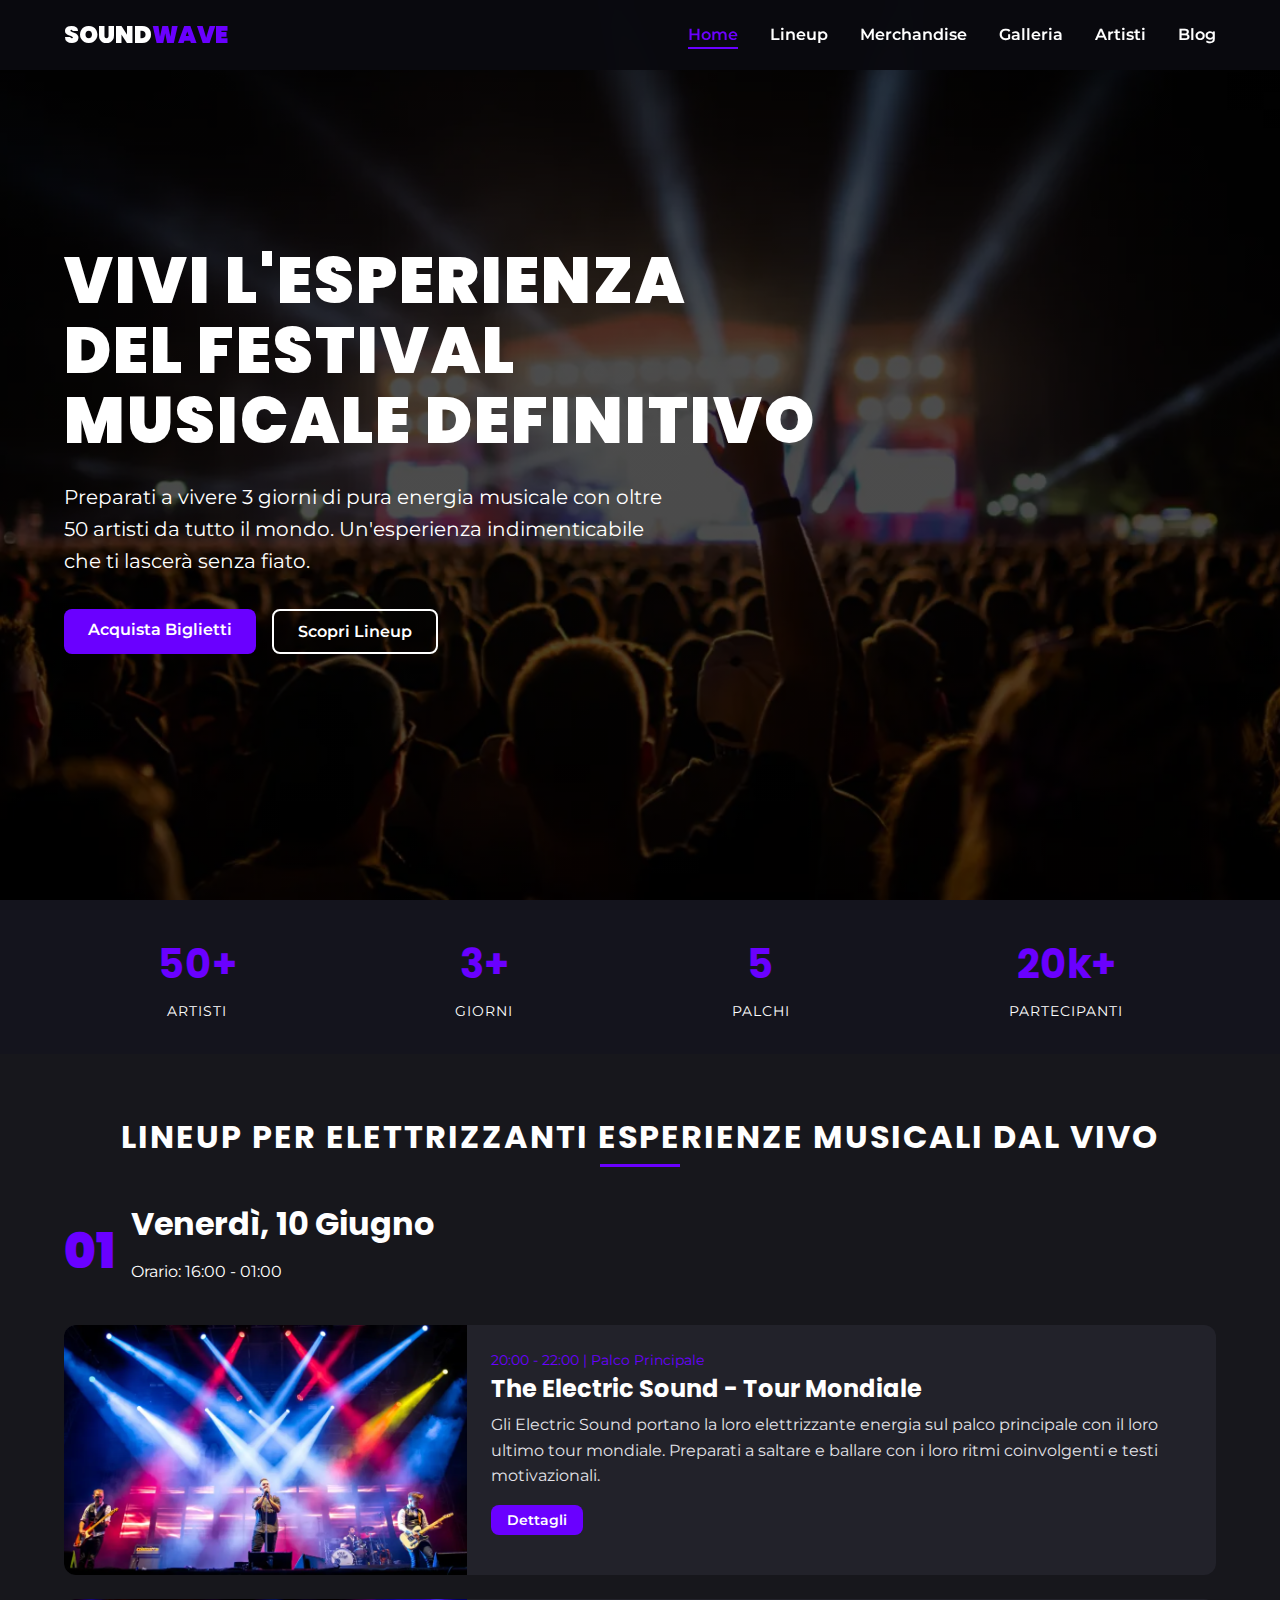
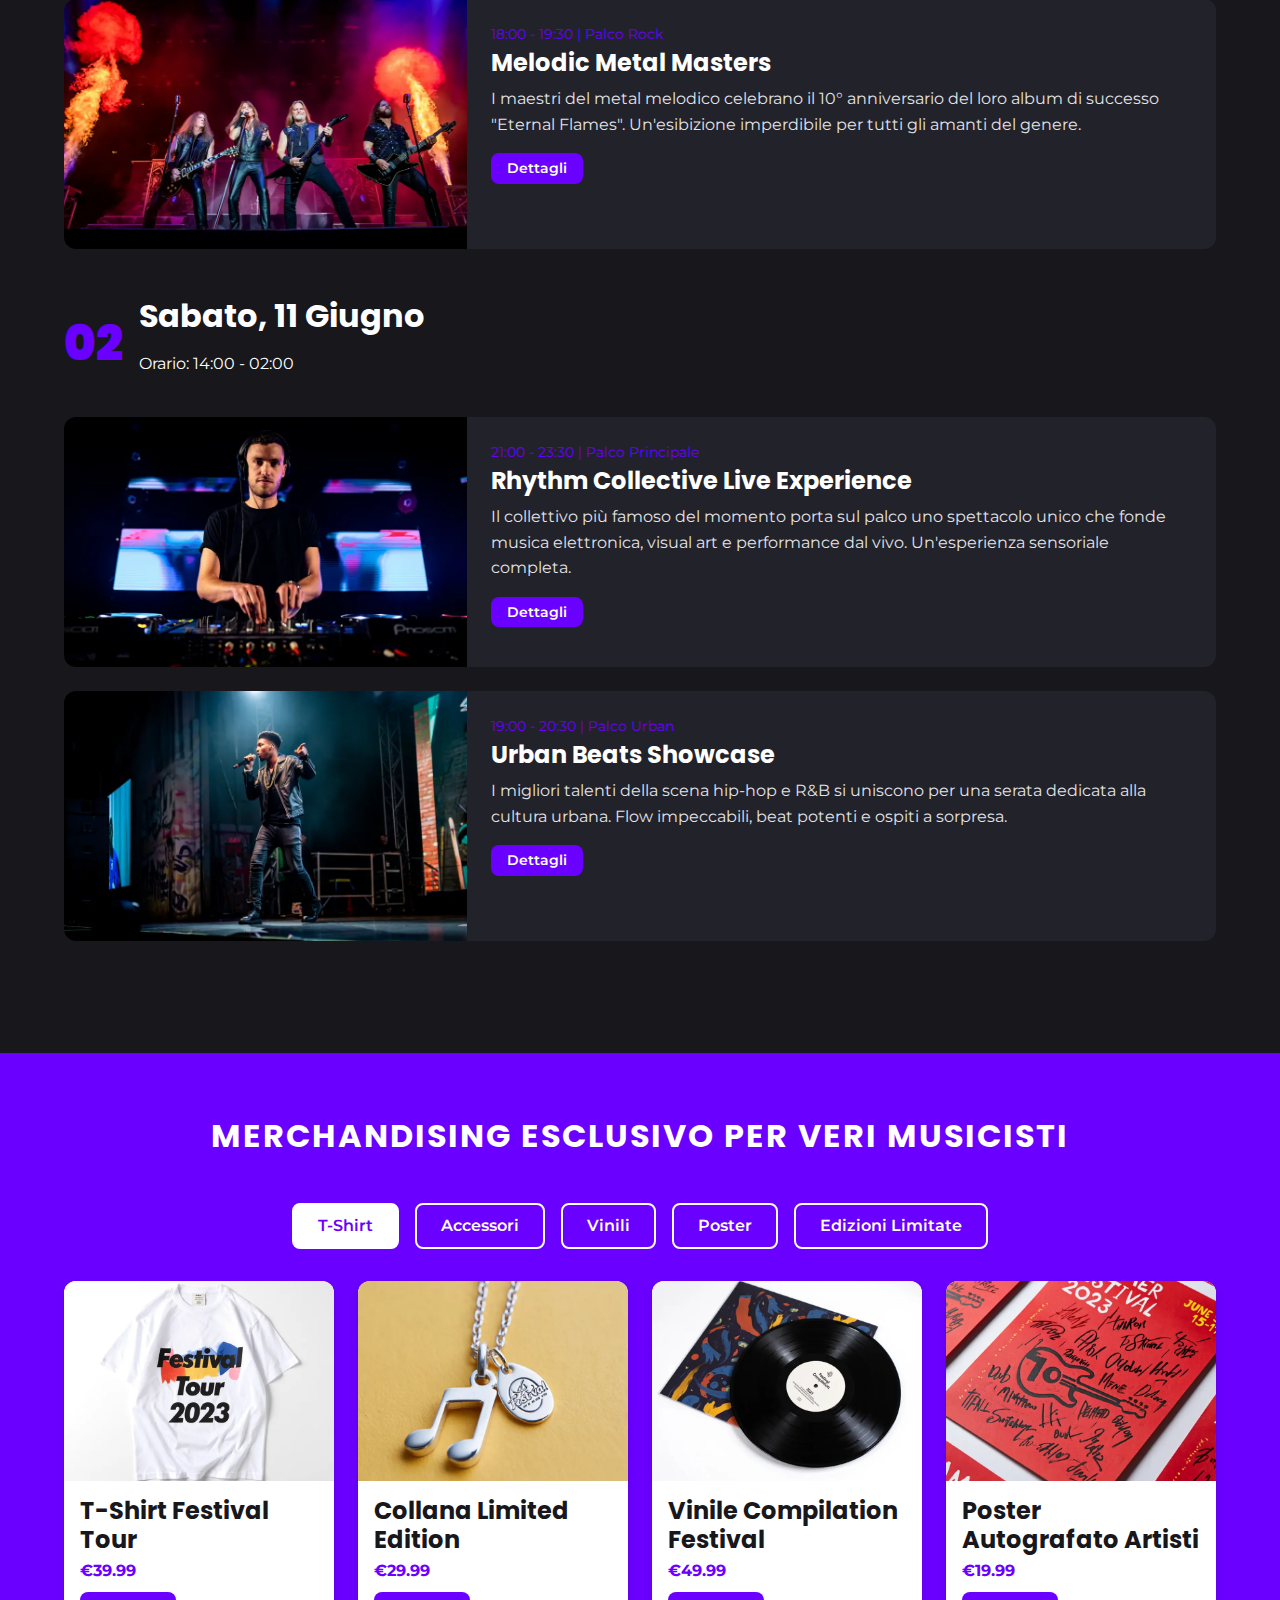
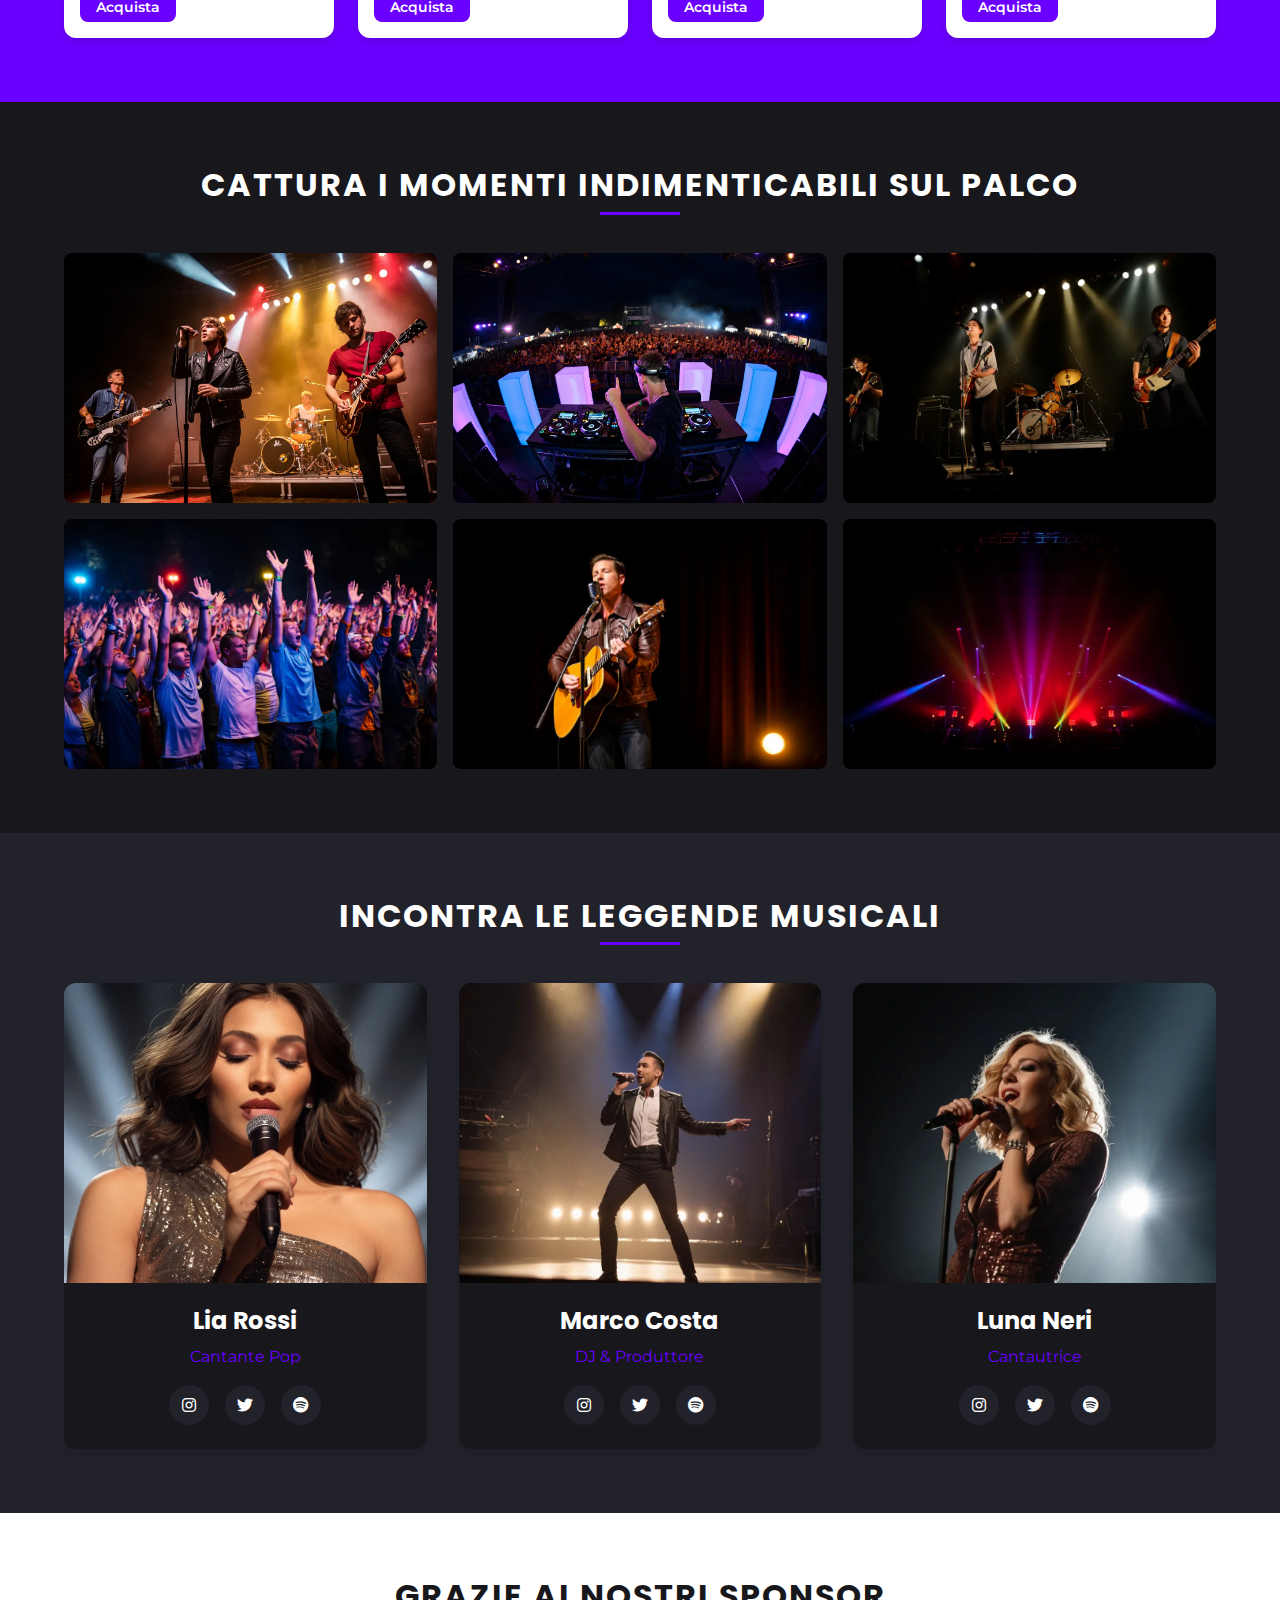
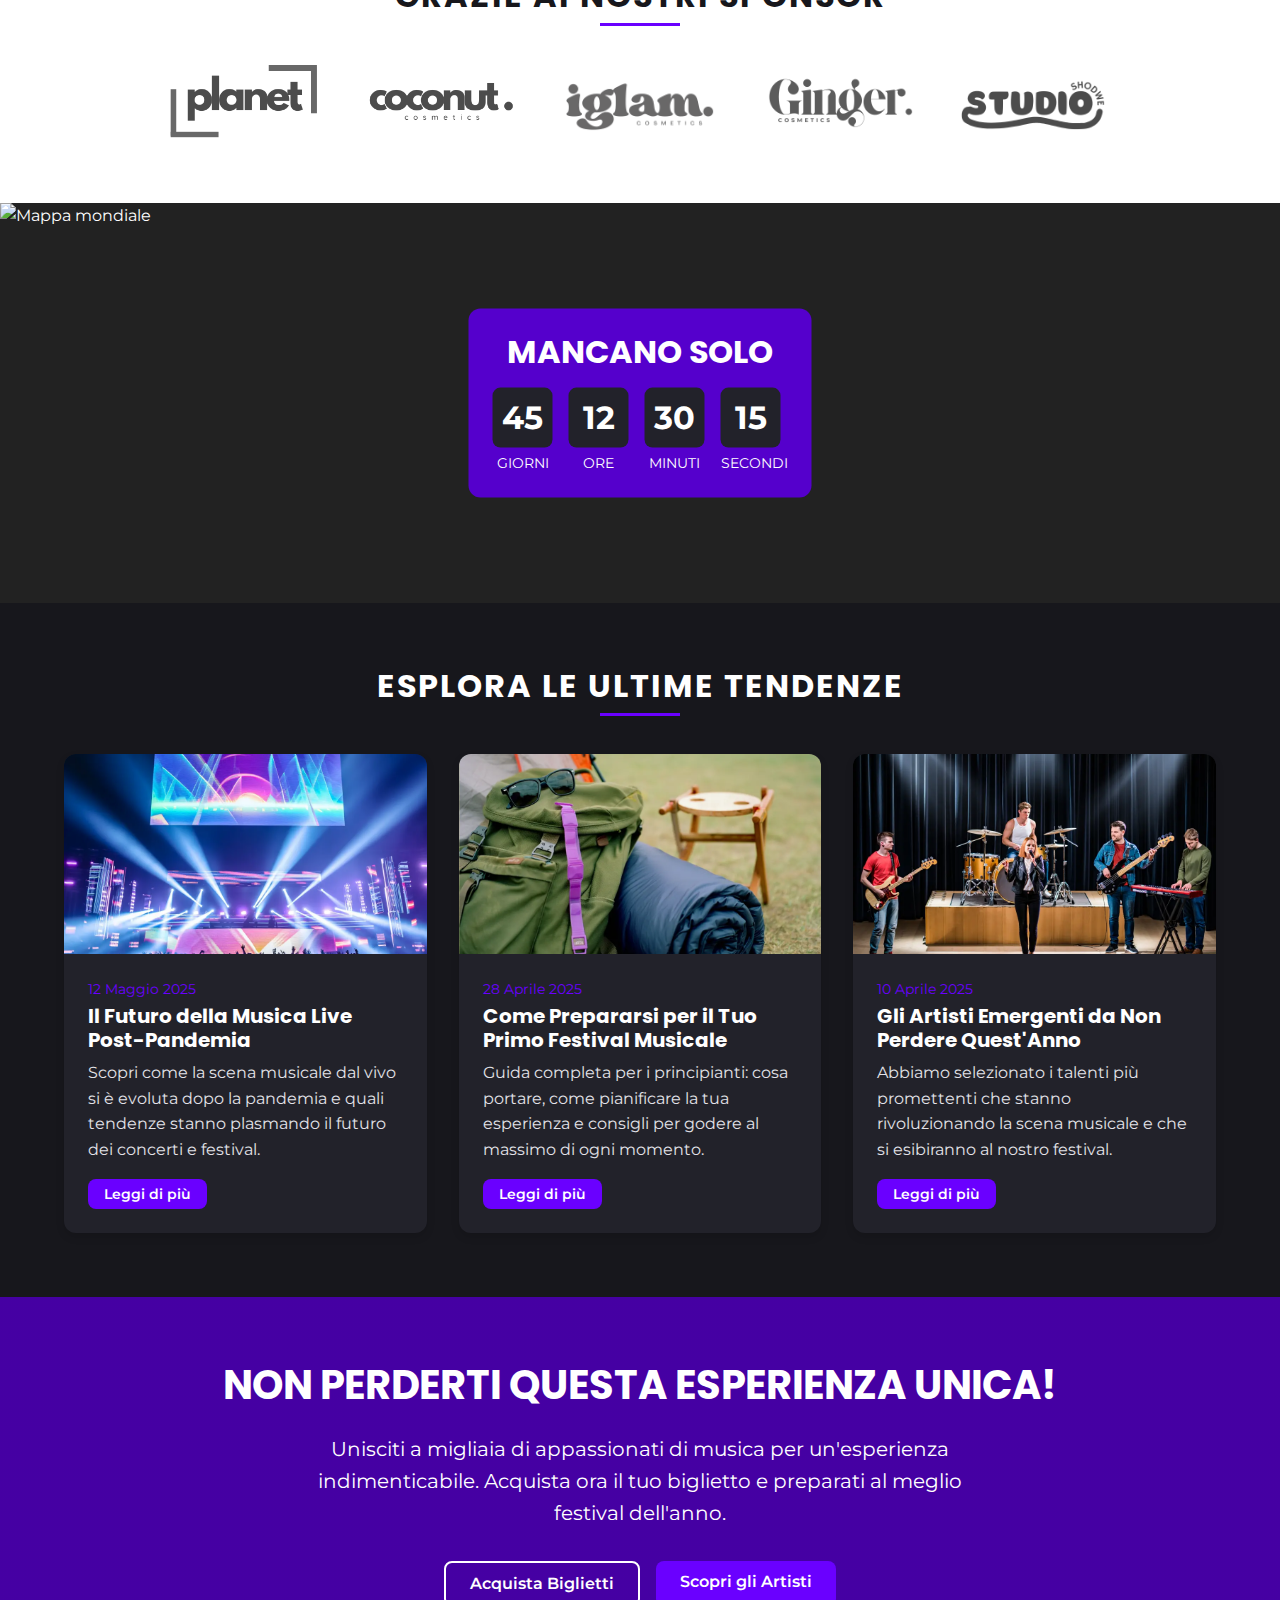
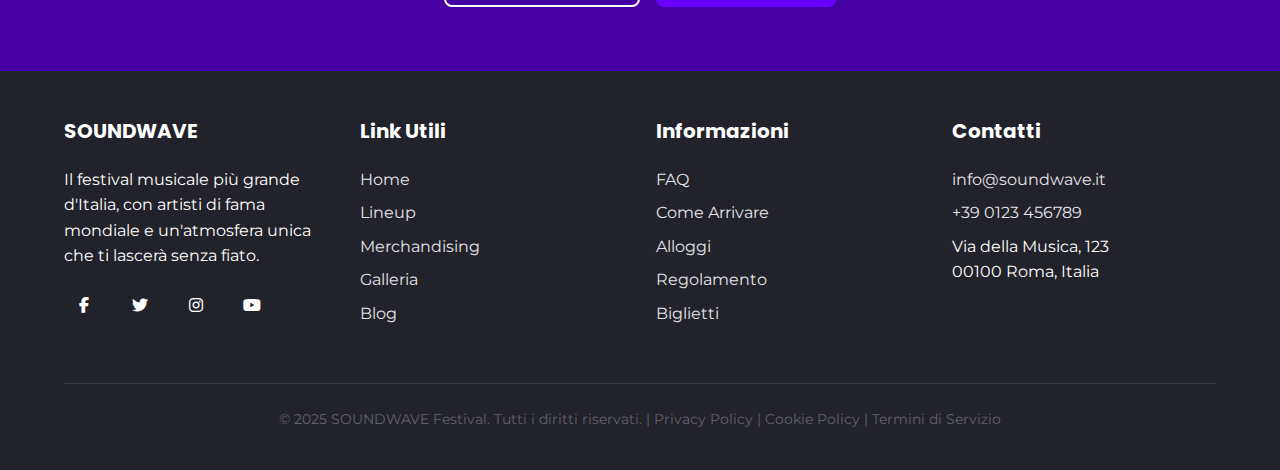
==== sito001/index.html @ e09687e4 "aggiunto sito 1 temporaneo" ====
<!DOCTYPE html>
<html lang="it">
<head>
    <meta charset="UTF-8">
    <meta name="viewport" content="width=device-width, initial-scale=1.0">
    <title>SOUNDWAVE - Il Festival Musicale Definitivo</title>
    <link rel="stylesheet" href="style.css">
    <link rel="stylesheet" href="https://cdnjs.cloudflare.com/ajax/libs/font-awesome/6.4.0/css/all.min.css">
    <link href="https://fonts.googleapis.com/css2?family=Montserrat:wght@300;400;500;600;700;900&family=Poppins:wght@300;400;500;600;700;900&display=swap" rel="stylesheet">
</head>
<body>
    <!-- Header -->
    <header class="site-header">
        <div class="container header-container">
            <div class="logo">SOUND<span>WAVE</span></div>
            <nav>
                <ul class="nav-menu">
                    <li><a href="#" class="nav-link active">Home</a></li>
                    <li><a href="#lineup" class="nav-link">Lineup</a></li>
                    <li><a href="#merchandise" class="nav-link">Merchandise</a></li>
                    <li><a href="#gallery" class="nav-link">Galleria</a></li>
                    <li><a href="#artists" class="nav-link">Artisti</a></li>
                    <li><a href="#blog" class="nav-link">Blog</a></li>
                </ul>
                <button class="mobile-menu-toggle">
                    <i class="fas fa-bars"></i>
                </button>
            </nav>
        </div>
    </header>

    <!-- Mobile Menu -->
    <div class="mobile-menu">
        <button class="mobile-menu-close">
            <i class="fas fa-times"></i>
        </button>
        <nav class="mobile-nav">
            <ul>
                <li class="mobile-nav-item"><a href="#" class="mobile-nav-link">Home</a></li>
                <li class="mobile-nav-item"><a href="#lineup" class="mobile-nav-link">Lineup</a></li>
                <li class="mobile-nav-item"><a href="#merchandise" class="mobile-nav-link">Merchandise</a></li>
                <li class="mobile-nav-item"><a href="#gallery" class="mobile-nav-link">Galleria</a></li>
                <li class="mobile-nav-item"><a href="#artists" class="mobile-nav-link">Artisti</a></li>
                <li class="mobile-nav-item"><a href="#blog" class="mobile-nav-link">Blog</a></li>
            </ul>
        </nav>
    </div>

    <div class="overlay"></div>

    <!-- Hero Section -->
    <section class="hero" style="background-image: linear-gradient(rgba(0, 0, 0, 0.7), rgba(0, 0, 0, 0.7)), url('img/img1.webp');">
        <div class="container">
            <div class="hero-content">
                <h1 class="hero-title">VIVI L'ESPERIENZA <br>DEL FESTIVAL MUSICALE DEFINITIVO</h1>
                <p class="hero-description">Preparati a vivere 3 giorni di pura energia musicale con oltre 50 artisti da tutto il mondo. Un'esperienza indimenticabile che ti lascerà senza fiato.</p>
                <div class="hero-actions">
                    <a href="#" class="button btn-primary">Acquista Biglietti</a>
                    <a href="#lineup" class="button btn-secondary">Scopri Lineup</a>
                </div>
            </div>
            <div class="hero-image">
                <!-- <img src="img2.jpg" alt="Cantante sul palco"> -->
            </div>
        </div>
    </section>

    <!-- Stats Section -->
    <section class="stats-section">
        <div class="container">
            <div class="stats-container">
                <div class="stat-item">
                    <div class="stat-number">50+</div>
                    <div class="stat-label">Artisti</div>
                </div>
                <div class="stat-item">
                    <div class="stat-number">3+</div>
                    <div class="stat-label">Giorni</div>
                </div>
                <div class="stat-item">
                    <div class="stat-number">5</div>
                    <div class="stat-label">Palchi</div>
                </div>
                <div class="stat-item">
                    <div class="stat-number">20k+</div>
                    <div class="stat-label">Partecipanti</div>
                </div>
            </div>
        </div>
    </section>

    <!-- Lineup Section -->
    <section id="lineup" class="lineup-section">
        <div class="container">
            <h2 class="section-title">LINEUP PER ELETTRIZZANTI ESPERIENZE MUSICALI DAL VIVO</h2>
            
            <div class="event-day">
                <div class="day-header">
                    <div class="day-number">01</div>
                    <div class="day-info">
                        <h3>Venerdì, 10 Giugno</h3>
                        <p>Orario: 16:00 - 01:00</p>
                    </div>
                </div>
                
                <div class="event-card">
                    <div class="event-image" style="background-image: url('img/img3.webp');"></div>
                    <div class="event-details">
                        <div class="event-time">20:00 - 22:00 | Palco Principale</div>
                        <h4 class="event-title">The Electric Sound - Tour Mondiale</h4>
                        <p class="event-description">Gli Electric Sound portano la loro elettrizzante energia sul palco principale con il loro ultimo tour mondiale. Preparati a saltare e ballare con i loro ritmi coinvolgenti e testi motivazionali.</p>
                        <a href="#" class="button btn-primary btn-sm">Dettagli</a>
                    </div>
                </div>
                
                <div class="event-card">
                    <div class="event-image" style="background-image: url('img/img4.webp');"></div>
                    <div class="event-details">
                        <div class="event-time">18:00 - 19:30 | Palco Rock</div>
                        <h4 class="event-title">Melodic Metal Masters</h4>
                        <p class="event-description">I maestri del metal melodico celebrano il 10° anniversario del loro album di successo "Eternal Flames". Un'esibizione imperdibile per tutti gli amanti del genere.</p>
                        <a href="#" class="button btn-primary btn-sm">Dettagli</a>
                    </div>
                </div>
            </div>
            
            <div class="event-day">
                <div class="day-header">
                    <div class="day-number">02</div>
                    <div class="day-info">
                        <h3>Sabato, 11 Giugno</h3>
                        <p>Orario: 14:00 - 02:00</p>
                    </div>
                </div>
                
                <div class="event-card">
                    <div class="event-image" style="background-image: url('img/img5.webp');"></div>
                    <div class="event-details">
                        <div class="event-time">21:00 - 23:30 | Palco Principale</div>
                        <h4 class="event-title">Rhythm Collective Live Experience</h4>
                        <p class="event-description">Il collettivo più famoso del momento porta sul palco uno spettacolo unico che fonde musica elettronica, visual art e performance dal vivo. Un'esperienza sensoriale completa.</p>
                        <a href="#" class="button btn-primary btn-sm">Dettagli</a>
                    </div>
                </div>
                
                <div class="event-card">
                    <div class="event-image" style="background-image: url('img/img6.webp');"></div>
                    <div class="event-details">
                        <div class="event-time">19:00 - 20:30 | Palco Urban</div>
                        <h4 class="event-title">Urban Beats Showcase</h4>
                        <p class="event-description">I migliori talenti della scena hip-hop e R&B si uniscono per una serata dedicata alla cultura urbana. Flow impeccabili, beat potenti e ospiti a sorpresa.</p>
                        <a href="#" class="button btn-primary btn-sm">Dettagli</a>
                    </div>
                </div>
            </div>
        </div>
    </section>

    <!-- Merchandise Section -->
    <section id="merchandise" class="merchandise-section">
        <div class="container">
            <h2 class="section-title">MERCHANDISING ESCLUSIVO PER VERI MUSICISTI</h2>
            
            <div class="merchandise-tabs">
                <button class="tab-button active">T-Shirt</button>
                <button class="tab-button">Accessori</button>
                <button class="tab-button">Vinili</button>
                <button class="tab-button">Poster</button>
                <button class="tab-button">Edizioni Limitate</button>
            </div>
            
            <div class="merchandise-grid">
                <div class="merchandise-item">
                    <div class="merchandise-image" style="background-image: url('img/img7.webp');"></div>
                    <div class="merchandise-info">
                        <h4 class="merchandise-name">T-Shirt Festival Tour</h4>
                        <div class="merchandise-price">€39.99</div>
                        <a href="#" class="button btn-primary btn-sm">Acquista</a>
                    </div>
                </div>
                
                <div class="merchandise-item">
                    <div class="merchandise-image" style="background-image: url('img/img8.webp');"></div>
                    <div class="merchandise-info">
                        <h4 class="merchandise-name">Collana Limited Edition</h4>
                        <div class="merchandise-price">€29.99</div>
                        <a href="#" class="button btn-primary btn-sm">Acquista</a>
                    </div>
                </div>
                
                <div class="merchandise-item">
                    <div class="merchandise-image" style="background-image: url('img/img9.webp');"></div>
                    <div class="merchandise-info">
                        <h4 class="merchandise-name">Vinile Compilation Festival</h4>
                        <div class="merchandise-price">€49.99</div>
                        <a href="#" class="button btn-primary btn-sm">Acquista</a>
                    </div>
                </div>
                
                <div class="merchandise-item">
                    <div class="merchandise-image" style="background-image: url('img/img10.webp');"></div>
                    <div class="merchandise-info">
                        <h4 class="merchandise-name">Poster Autografato Artisti</h4>
                        <div class="merchandise-price">€19.99</div>
                        <a href="#" class="button btn-primary btn-sm">Acquista</a>
                    </div>
                </div>
            </div>
        </div>
    </section>

    <!-- Gallery Section -->
    <section id="gallery" class="gallery-section">
        <div class="container">
            <h2 class="section-title">CATTURA I MOMENTI INDIMENTICABILI SUL PALCO</h2>
            
            <div class="gallery-grid">
                <div class="gallery-item">
                    <img src="img/img11.webp" alt="Concerto Live">
                    <div class="gallery-overlay">
                        <a href="#" class="button btn-primary btn-sm">Visualizza</a>
                    </div>
                </div>
                
                <div class="gallery-item">
                    <img src="img/img12.webp" alt="DJ Performance">
                    <div class="gallery-overlay">
                        <a href="#" class="button btn-primary btn-sm">Visualizza</a>
                    </div>
                </div>
                
                <div class="gallery-item">
                    <img src="img/img13.webp" alt="Band sul palco">
                    <div class="gallery-overlay">
                        <a href="#" class="button btn-primary btn-sm">Visualizza</a>
                    </div>
                </div>
                
                <div class="gallery-item">
                    <img src="img/img14.webp" alt="Pubblico entusiasta">
                    <div class="gallery-overlay">
                        <a href="#" class="button btn-primary btn-sm">Visualizza</a>
                    </div>
                </div>
                
                <div class="gallery-item">
                    <img src="img/img15.webp" alt="Performance solista">
                    <div class="gallery-overlay">
                        <a href="#" class="button btn-primary btn-sm">Visualizza</a>
                    </div>
                </div>
                
                <div class="gallery-item">
                    <img src="img/img16.webp" alt="Light show">
                    <div class="gallery-overlay">
                        <a href="#" class="button btn-primary btn-sm">Visualizza</a>
                    </div>
                </div>
            </div>
        </div>
    </section>

    <!-- Artists Section -->
    <section id="artists" class="artists-section">
        <div class="container">
            <h2 class="section-title">INCONTRA LE LEGGENDE MUSICALI</h2>
            
            <div class="artists-grid">
                <div class="artist-card">
                    <div class="artist-image" style="background-image: url('img/img17.webp');"></div>
                    <div class="artist-info">
                        <h3 class="artist-name">Lia Rossi</h3>
                        <div class="artist-role">Cantante Pop</div>
                        <div class="artist-social">
                            <a href="#" class="social-icon"><i class="fab fa-instagram"></i></a>
                            <a href="#" class="social-icon"><i class="fab fa-twitter"></i></a>
                            <a href="#" class="social-icon"><i class="fab fa-spotify"></i></a>
                        </div>
                    </div>
                </div>
                
                <div class="artist-card">
                    <div class="artist-image" style="background-image: url('img/img18.webp');"></div>
                    <div class="artist-info">
                        <h3 class="artist-name">Marco Costa</h3>
                        <div class="artist-role">DJ & Produttore</div>
                        <div class="artist-social">
                            <a href="#" class="social-icon"><i class="fab fa-instagram"></i></a>
                            <a href="#" class="social-icon"><i class="fab fa-twitter"></i></a>
                            <a href="#" class="social-icon"><i class="fab fa-spotify"></i></a>
                        </div>
                    </div>
                </div>
                
                <div class="artist-card">
                    <div class="artist-image" style="background-image: url('img/img19.webp');"></div>
                    <div class="artist-info">
                        <h3 class="artist-name">Luna Neri</h3>
                        <div class="artist-role">Cantautrice</div>
                        <div class="artist-social">
                            <a href="#" class="social-icon"><i class="fab fa-instagram"></i></a>
                            <a href="#" class="social-icon"><i class="fab fa-twitter"></i></a>
                            <a href="#" class="social-icon"><i class="fab fa-spotify"></i></a>
                        </div>
                    </div>
                </div>
            </div>
        </div>
    </section>

    <!-- Sponsors Section -->
    <section class="sponsors-section">
        <div class="container">
            <h2 class="section-title" style="color: var(--color-dark);">GRAZIE AI NOSTRI SPONSOR</h2>
            
            <div class="sponsors-grid">
                <div class="sponsor-item">
                    <img src="img/logo1_black.webp" alt="Logo Sponsor 1">
                </div>
                <div class="sponsor-item">
                    <img src="img/logo2_black.webp" alt="Logo Sponsor 2">
                </div>
                <div class="sponsor-item">
                    <img src="img/logo3_black.webp" alt="Logo Sponsor 3">
                </div>
                <div class="sponsor-item">
                    <img src="img/logo4_black.webp" alt="Logo Sponsor 4">
                </div>
                <div class="sponsor-item">
                    <img src="img/logo5_black.webp" alt="Logo Sponsor 5">
                </div>
            </div>
        </div>
    </section>

    <!-- Map Section -->
    <section class="map-section">
        <img src="img25.webp" alt="Mappa mondiale" class="world-map">
        <div class="container">
            <div class="ticket-counter">
                <h3 class="countdown-title">MANCANO SOLO</h3>
                <div class="countdown-timer">
                    <div class="countdown-item">
                        <div class="countdown-number">45</div>
                        <div class="countdown-label">Giorni</div>
                    </div>
                    <div class="countdown-item">
                        <div class="countdown-number">12</div>
                        <div class="countdown-label">Ore</div>
                    </div>
                    <div class="countdown-item">
                        <div class="countdown-number">30</div>
                        <div class="countdown-label">Minuti</div>
                    </div>
                    <div class="countdown-item">
                        <div class="countdown-number">15</div>
                        <div class="countdown-label">Secondi</div>
                    </div>
                </div>
            </div>
        </div>
    </section>

    <!-- Blog Section -->
    <section id="blog" class="blog-section">
        <div class="container">
            <h2 class="section-title">ESPLORA LE ULTIME TENDENZE</h2>
            
            <div class="blog-grid">
                <div class="blog-card">
                    <div class="blog-image" style="background-image: url('img/img26.webp');"></div>
                    <div class="blog-content">
                        <div class="blog-date">12 Maggio 2025</div>
                        <h3 class="blog-title">Il Futuro della Musica Live Post-Pandemia</h3>
                        <p class="blog-excerpt">Scopri come la scena musicale dal vivo si è evoluta dopo la pandemia e quali tendenze stanno plasmando il futuro dei concerti e festival.</p>
                        <a href="#" class="button btn-primary btn-sm">Leggi di più</a>
                    </div>
                </div>
                
                <div class="blog-card">
                    <div class="blog-image" style="background-image: url('img/img27.webp');"></div>
                    <div class="blog-content">
                        <div class="blog-date">28 Aprile 2025</div>
                        <h3 class="blog-title">Come Prepararsi per il Tuo Primo Festival Musicale</h3>
                        <p class="blog-excerpt">Guida completa per i principianti: cosa portare, come pianificare la tua esperienza e consigli per godere al massimo di ogni momento.</p>
                        <a href="#" class="button btn-primary btn-sm">Leggi di più</a>
                    </div>
                </div>
                
                <div class="blog-card">
                    <div class="blog-image" style="background-image: url('img/img28.webp');"></div>
                    <div class="blog-content">
                        <div class="blog-date">10 Aprile 2025</div>
                        <h3 class="blog-title">Gli Artisti Emergenti da Non Perdere Quest'Anno</h3>
                        <p class="blog-excerpt">Abbiamo selezionato i talenti più promettenti che stanno rivoluzionando la scena musicale e che si esibiranno al nostro festival.</p>
                        <a href="#" class="button btn-primary btn-sm">Leggi di più</a>
                    </div>
                </div>
            </div>
        </div>
    </section>

    <!-- CTA Section -->
    <section class="cta-section" style="background-image: linear-gradient(rgba(60, 0, 140, 0.8), rgba(60, 0, 140, 0.8)), url('img/img29.jpg');">
        <div class="container">
            <h2 class="cta-title">NON PERDERTI QUESTA ESPERIENZA UNICA!</h2>
            <p class="cta-text">Unisciti a migliaia di appassionati di musica per un'esperienza indimenticabile. Acquista ora il tuo biglietto e preparati al meglio festival dell'anno.</p>
            <div class="cta-buttons">
                <a href="#" class="button btn-secondary">Acquista Biglietti</a>
                <a href="#lineup" class="button btn-primary">Scopri gli Artisti</a>
            </div>
        </div>
    </section>

    <!-- Footer -->
    <footer class="footer">
        <div class="container">
            <div class="footer-top">
                <div class="footer-column">
                    <h4>SOUNDWAVE</h4>
                    <p>Il festival musicale più grande d'Italia, con artisti di fama mondiale e un'atmosfera unica che ti lascerà senza fiato.</p>
                    <div class="footer-social">
                        <a href="#" class="social-icon"><i class="fab fa-facebook-f"></i></a>
                        <a href="#" class="social-icon"><i class="fab fa-twitter"></i></a>
                        <a href="#" class="social-icon"><i class="fab fa-instagram"></i></a>
                        <a href="#" class="social-icon"><i class="fab fa-youtube"></i></a>
                    </div>
                </div>
                
                <div class="footer-column">
                    <h4>Link Utili</h4>
                    <ul class="footer-links">
                        <li class="footer-link"><a href="#">Home</a></li>
                        <li class="footer-link"><a href="#lineup">Lineup</a></li>
                        <li class="footer-link"><a href="#merchandise">Merchandising</a></li>
                        <li class="footer-link"><a href="#gallery">Galleria</a></li>
                        <li class="footer-link"><a href="#blog">Blog</a></li>
                    </ul>
                </div>
                
                <div class="footer-column">
                    <h4>Informazioni</h4>
                    <ul class="footer-links">
                        <li class="footer-link"><a href="#">FAQ</a></li>
                        <li class="footer-link"><a href="#">Come Arrivare</a></li>
                        <li class="footer-link"><a href="#">Alloggi</a></li>
                        <li class="footer-link"><a href="#">Regolamento</a></li>
                        <li class="footer-link"><a href="#">Biglietti</a></li>
                    </ul>
                </div>
                
                <div class="footer-column">
                    <h4>Contatti</h4>
                    <ul class="footer-links">
                        <li class="footer-link"><a href="mailto:info@soundwave.it">info@soundwave.it</a></li>
                        <li class="footer-link"><a href="tel:+390123456789">+39 0123 456789</a></li>
                        <li class="footer-link">Via della Musica, 123<br>00100 Roma, Italia</li>
                    </ul>
                </div>
            </div>
            
            <div class="footer-bottom">
                <p>&copy; 2025 SOUNDWAVE Festival. Tutti i diritti riservati. | Privacy Policy | Cookie Policy | Termini di Servizio</p>
            </div>
        </div>
    </footer>

    <!-- Mobile Menu Toggle JS -->
    <script>
        document.addEventListener('DOMContentLoaded', function() {
            const mobileMenuToggle = document.querySelector('.mobile-menu-toggle');
            const mobileMenu = document.querySelector('.mobile-menu');
            const overlay = document.querySelector('.overlay');
            const mobileMenuClose = document.querySelector('.mobile-menu-close');
            
            mobileMenuToggle.addEventListener('click', function() {
                mobileMenu.classList.add('active');
                overlay.classList.add('active');
                document.body.style.overflow = 'hidden';
            });
            
            function closeMenu() {
                mobileMenu.classList.remove('active');
                overlay.classList.remove('active');
                document.body.style.overflow = '';
            }
            
            mobileMenuClose.addEventListener('click', closeMenu);
            overlay.addEventListener('click', closeMenu);
            
            // Smooth scroll for anchor links
            document.querySelectorAll('a[href^="#"]').forEach(anchor => {
                anchor.addEventListener('click', function (e) {
                    e.preventDefault();
                    
                    // Close mobile menu if open
                    closeMenu();
                    
                    const target = document.querySelector(this.getAttribute('href'));
                    if (target) {
                        window.scrollTo({
                            top: target.offsetTop - 80,
                            behavior: 'smooth'
                        });
                    }
                });
            });
            
            // Fixed header on scroll
            const header = document.querySelector('.site-header');
            window.addEventListener('scroll', function() {
                if (window.scrollY > 100) {
                    header.classList.add('scrolled');
                } else {
                    header.classList.remove('scrolled');
                }
            });
            
            // Merchandise Tab Functionality
            const tabButtons = document.querySelectorAll('.tab-button');
            
            tabButtons.forEach(button => {
                button.addEventListener('click', function() {
                    tabButtons.forEach(btn => btn.classList.remove('active'));
                    this.classList.add('active');
                    // In a real implementation, you would show/hide content based on the selected tab
                });
            });
            
            // Animated counters
            const countElements = document.querySelectorAll('.stat-number');
            
            function animateValue(obj, start, end, duration) {
                let startTimestamp = null;
                const step = (timestamp) => {
                    if (!startTimestamp) startTimestamp = timestamp;
                    const progress = Math.min((timestamp - startTimestamp) / duration, 1);
                    const value = Math.floor(progress * (end - start) + start);
                    
                    // Extract the "+" if it exists
                    const hasPlus = obj.innerText.includes('+');
                    obj.innerText = value + (hasPlus ? '+' : '');
                    
                    if (progress < 1) {
                        window.requestAnimationFrame(step);
                    }
                };
                window.requestAnimationFrame(step);
            }
            
            // Intersection Observer to trigger counter animation when in view
            const observer = new IntersectionObserver((entries) => {
                entries.forEach(entry => {
                    if (entry.isIntersecting) {
                        const element = entry.target;
                        const value = element.innerText;
                        const hasPlus = value.includes('+');
                        const numericValue = parseInt(value);
                        
                        animateValue(element, 0, numericValue, 1500);
                        observer.unobserve(element);
                    }
                });
            }, { threshold: 0.5 });
            
            countElements.forEach(countElement => {
                observer.observe(countElement);
            });
            
            // Countdown Timer
            function updateCountdown() {
                // In a real implementation, you would calculate the remaining time to the event
                // For demonstration purposes, we'll just decrement the seconds
                const secondsElement = document.querySelector('.countdown-timer .countdown-item:last-child .countdown-number');
                let seconds = parseInt(secondsElement.innerText);
                
                seconds = seconds > 0 ? seconds - 1 : 59;
                secondsElement.innerText = seconds < 10 ? '0' + seconds : seconds;
                
                // If seconds reach 0, decrement minutes
                if (seconds === 59) {
                    const minutesElement = document.querySelector('.countdown-timer .countdown-item:nth-last-child(2) .countdown-number');
                    let minutes = parseInt(minutesElement.innerText);
                    
                    minutes = minutes > 0 ? minutes - 1 : 59;
                    minutesElement.innerText = minutes < 10 ? '0' + minutes : minutes;
                    
                    // If minutes reach 0, decrement hours
                    if (minutes === 59) {
                        const hoursElement = document.querySelector('.countdown-timer .countdown-item:nth-last-child(3) .countdown-number');
                        let hours = parseInt(hoursElement.innerText);
                        
                        hours = hours > 0 ? hours - 1 : 23;
                        hoursElement.innerText = hours < 10 ? '0' + hours : hours;
                        
                        // If hours reach 0, decrement days
                        if (hours === 23) {
                            const daysElement = document.querySelector('.countdown-timer .countdown-item:first-child .countdown-number');
                            let days = parseInt(daysElement.innerText);
                            
                            if (days > 0) {
                                days--;
                                daysElement.innerText = days < 10 ? '0' + days : days;
                            }
                        }
                    }
                }
            }
            
            // Update countdown every second
            // setInterval(updateCountdown, 1000);
        });
    </script>
</body>
</html>
---- sito001/style.css ----
/* ------------------------------------------
   CUSTOM PROPERTIES
------------------------------------------ */
:root {
    /* Colors */
    --color-primary: hsl(265, 100%, 50%);
    --color-primary-light: hsl(265, 100%, 60%);
    --color-primary-dark: hsl(265, 100%, 40%);
    --color-secondary: hsl(35, 100%, 50%);
    --color-dark: hsl(240, 10%, 10%);
    --color-dark-2: hsl(240, 10%, 15%);
    --color-gray: hsl(240, 5%, 40%);
    --color-light-gray: hsl(240, 10%, 90%);
    --color-white: hsl(0, 0%, 100%);
    
    /* Typography */
    --font-primary: 'Montserrat', sans-serif;
    --font-secondary: 'Poppins', sans-serif;
    --font-size-sm: 0.875rem;
    --font-size-base: 1rem;
    --font-size-md: 1.125rem;
    --font-size-lg: 1.25rem;
    --font-size-xl: 1.5rem;
    --font-size-2xl: 2rem;
    --font-size-3xl: 2.5rem;
    --font-size-4xl: 3rem;
    
    /* Spacing */
    --spacing-xs: 0.25rem;
    --spacing-sm: 0.5rem;
    --spacing-md: 1rem;
    --spacing-lg: 1.5rem;
    --spacing-xl: 2rem;
    --spacing-2xl: 3rem;
    --spacing-3xl: 4rem;
    --spacing-4xl: 6rem;
    
    /* Layout */
    --container-width: 1200px;
    --border-radius-sm: 4px;
    --border-radius-md: 8px;
    --border-radius-lg: 12px;
    --border-radius-xl: 20px;
    --border-radius-round: 50%;
  
    /* Transitions */
    --transition-fast: 0.2s ease;
    --transition-normal: 0.3s ease;
    --transition-slow: 0.5s ease;
  
    /* Shadows */
    --shadow-sm: 0 2px 4px rgba(0, 0, 0, 0.1);
    --shadow-md: 0 4px 8px rgba(0, 0, 0, 0.12);
    --shadow-lg: 0 8px 16px rgba(0, 0, 0, 0.15);
    --shadow-xl: 0 12px 24px rgba(0, 0, 0, 0.2);
  }
  
  /* ------------------------------------------
     MODERN CSS RESET
  ------------------------------------------ */
  *,
  *::before,
  *::after {
    box-sizing: border-box;
    margin: 0;
    padding: 0;
  }
  
  html {
    font-size: 16px;
    scroll-behavior: smooth;
  }
  
  body {
    min-height: 100vh;
    text-rendering: optimizeSpeed;
    line-height: 1.5;
    -webkit-font-smoothing: antialiased;
    -moz-osx-font-smoothing: grayscale;
  }
  
  img,
  picture,
  video,
  canvas,
  svg {
    display: block;
    max-width: 100%;
  }
  
  input,
  button,
  textarea,
  select {
    font: inherit;
  }
  
  p, h1, h2, h3, h4, h5, h6 {
    overflow-wrap: break-word;
  }
  
  ul[role='list'],
  ol[role='list'] {
    list-style: none;
  }
  
  a {
    text-decoration: none;
    color: inherit;
  }
  
  /* Remove all animations, transitions and smooth scrolling for people who prefer not to see them */
  @media (prefers-reduced-motion: reduce) {
    html {
      scroll-behavior: auto;
    }
    
    *,
    *::before,
    *::after {
      animation-duration: 0.01ms !important;
      animation-iteration-count: 1 !important;
      transition-duration: 0.01ms !important;
      scroll-behavior: auto !important;
    }
  }
  
  /* ------------------------------------------
     BASE ELEMENTS
  ------------------------------------------ */
  body {
    font-family: var(--font-primary);
    font-size: var(--font-size-base);
    color: var(--color-white);
    background-color: var(--color-dark);
    line-height: 1.6;
    overflow-x: hidden;
  }
  
  h1, h2, h3, h4, h5, h6 {
    font-family: var(--font-secondary);
    font-weight: 700;
    line-height: 1.2;
    margin-bottom: var(--spacing-md);
  }
  
  h1 {
    font-size: var(--font-size-4xl);
  }
  
  h2 {
    font-size: var(--font-size-3xl);
  }
  
  h3 {
    font-size: var(--font-size-2xl);
  }
  
  h4 {
    font-size: var(--font-size-xl);
  }
  
  h5 {
    font-size: var(--font-size-lg);
  }
  
  h6 {
    font-size: var(--font-size-md);
  }
  
  p {
    margin-bottom: var(--spacing-md);
  }
  
  a {
    color: var(--color-primary);
    transition: color var(--transition-fast);
  }
  
  a:hover {
    color: var(--color-primary-light);
  }
  
  button, .button {
    display: inline-block;
    background-color: var(--color-primary);
    color: var(--color-white);
    font-weight: 600;
    border: none;
    border-radius: var(--border-radius-md);
    padding: var(--spacing-sm) var(--spacing-lg);
    cursor: pointer;
    transition: background-color var(--transition-fast), transform var(--transition-fast);
  }
  
  button:hover, .button:hover {
    background-color: var(--color-primary-light);
    transform: translateY(-2px);
  }
  
  input, select, textarea {
    width: 100%;
    padding: var(--spacing-md);
    border: 1px solid var(--color-light-gray);
    border-radius: var(--border-radius-md);
    background-color: var(--color-white);
    color: var(--color-dark);
  }
  
  /* ------------------------------------------
     HELPER CLASSES
  ------------------------------------------ */
  .container {
    width: 100%;
    max-width: var(--container-width);
    margin: 0 auto;
    padding: 0 var(--spacing-lg);
  }
  
  .section {
    padding: var(--spacing-3xl) 0;
  }
  
  .text-center {
    text-align: center;
  }
  
  .text-right {
    text-align: right;
  }
  
  .flex {
    display: flex;
  }
  
  .flex-column {
    flex-direction: column;
  }
  
  .flex-wrap {
    flex-wrap: wrap;
  }
  
  .justify-center {
    justify-content: center;
  }
  
  .justify-between {
    justify-content: space-between;
  }
  
  .justify-around {
    justify-content: space-around;
  }
  
  .items-center {
    align-items: center;
  }
  
  .items-start {
    align-items: flex-start;
  }
  
  .items-end {
    align-items: flex-end;
  }
  
  .gap-sm {
    gap: var(--spacing-sm);
  }
  
  .gap-md {
    gap: var(--spacing-md);
  }
  
  .gap-lg {
    gap: var(--spacing-lg);
  }
  
  .gap-xl {
    gap: var(--spacing-xl);
  }
  
  .mt-md {
    margin-top: var(--spacing-md);
  }
  
  .mt-lg {
    margin-top: var(--spacing-lg);
  }
  
  .mt-xl {
    margin-top: var(--spacing-xl);
  }
  
  .mb-md {
    margin-bottom: var(--spacing-md);
  }
  
  .mb-lg {
    margin-bottom: var(--spacing-lg);
  }
  
  .mb-xl {
    margin-bottom: var(--spacing-xl);
  }
  
  .py-md {
    padding-top: var(--spacing-md);
    padding-bottom: var(--spacing-md);
  }
  
  .py-lg {
    padding-top: var(--spacing-lg);
    padding-bottom: var(--spacing-lg);
  }
  
  .py-xl {
    padding-top: var(--spacing-xl);
    padding-bottom: var(--spacing-xl);
  }
  
  .px-md {
    padding-left: var(--spacing-md);
    padding-right: var(--spacing-md);
  }
  
  .px-lg {
    padding-left: var(--spacing-lg);
    padding-right: var(--spacing-lg);
  }
  
  .px-xl {
    padding-left: var(--spacing-xl);
    padding-right: var(--spacing-xl);
  }
  
  .btn-primary {
    background-color: var(--color-primary);
    color: var(--color-white);
  }
  
  .btn-secondary {
    background-color: transparent;
    color: var(--color-white);
    border: 2px solid var(--color-white);
  }
  
  .btn-secondary:hover {
    background-color: var(--color-white);
    color: var(--color-primary);
  }
  
  .card {
    background-color: var(--color-dark-2);
    border-radius: var(--border-radius-lg);
    overflow: hidden;
    box-shadow: var(--shadow-md);
    transition: transform var(--transition-normal);
  }
  
  .card:hover {
    transform: translateY(-5px);
  }
  
  /* ------------------------------------------
     SPECIFIC ELEMENT STYLES
  ------------------------------------------ */
  /* Header & Navigation */
  .site-header {
    position: fixed;
    top: 0;
    left: 0;
    width: 100%;
    background-color: rgba(10, 10, 15, 0.95);
    backdrop-filter: blur(10px);
    z-index: 1000;
    padding: var(--spacing-md) 0;
  }
  
  .header-container {
    display: flex;
    justify-content: space-between;
    align-items: center;
  }
  
  .logo {
    font-family: var(--font-secondary);
    font-size: var(--font-size-xl);
    font-weight: 900;
    color: var(--color-white);
    text-transform: uppercase;
  }
  
  .logo span {
    color: var(--color-primary);
  }
  
  .nav-menu {
    display: flex;
    list-style: none;
    gap: var(--spacing-xl);
  }
  
  .nav-link {
    color: var(--color-white);
    font-weight: 600;
    transition: color var(--transition-fast);
    position: relative;
  }
  
  .nav-link::after {
    content: '';
    position: absolute;
    bottom: -5px;
    left: 0;
    width: 0;
    height: 2px;
    background-color: var(--color-primary);
    transition: width var(--transition-normal);
  }
  
  .nav-link:hover, .nav-link.active {
    color: var(--color-primary);
  }
  
  .nav-link:hover::after, .nav-link.active::after {
    width: 100%;
  }
  
  .mobile-menu-toggle {
    display: none;
    font-size: var(--font-size-2xl);
    color: var(--color-white);
    background: none;
    border: none;
    cursor: pointer;
  }
  
  /* Hero Section */
  .hero {
    height: 100vh;
    min-height: 700px;
    background-color: var(--color-dark);
    background-image: linear-gradient(rgba(0, 0, 0, 0.7), rgba(0, 0, 0, 0.7)), url('hero-bg.jpg');
    background-size: cover;
    background-position: center;
    display: flex;
    align-items: center;
    position: relative;
    overflow: hidden;
  }
  
  .hero-content {
    position: relative;
    z-index: 2;
    max-width: 800px;
  }
  
  .hero-title {
    font-size: clamp(var(--font-size-3xl), 5vw, 5rem);
    font-weight: 900;
    margin-bottom: var(--spacing-lg);
    text-transform: uppercase;
    letter-spacing: 2px;
    line-height: 1.1;
  }
  
  .hero-description {
    font-size: var(--font-size-lg);
    margin-bottom: var(--spacing-xl);
    max-width: 600px;
  }
  
  .hero-actions {
    display: flex;
    gap: var(--spacing-md);
  }
  
  .hero-image {
    position: absolute;
    top: 0;
    right: 0;
    width: 45%;
    height: 100%;
    display: flex;
    align-items: center;
    justify-content: center;
  }
  
  .hero-image img {
    max-height: 90%;
    object-fit: cover;
  }
  
  /* Stats Section */
  .stats-section {
    background-color: rgba(20, 20, 30, 0.9);
    padding: var(--spacing-xl) 0;
  }
  
  .stats-container {
    display: flex;
    justify-content: space-around;
    flex-wrap: wrap;
    gap: var(--spacing-xl);
  }
  
  .stat-item {
    text-align: center;
  }
  
  .stat-number {
    font-family: var(--font-secondary);
    font-size: var(--font-size-3xl);
    font-weight: 700;
    color: var(--color-primary);
    margin-bottom: var(--spacing-xs);
  }
  
  .stat-label {
    font-size: var(--font-size-sm);
    text-transform: uppercase;
    letter-spacing: 1px;
  }
  
  /* Event Lineup Section */
  .lineup-section {
    background-color: var(--color-dark);
    padding: var(--spacing-3xl) 0;
  }
  
  .section-title {
    font-size: var(--font-size-2xl);
    text-align: center;
    margin-bottom: var(--spacing-2xl);
    text-transform: uppercase;
    letter-spacing: 2px;
    position: relative;
  }
  
  .section-title::after {
    content: '';
    position: absolute;
    bottom: -10px;
    left: 50%;
    transform: translateX(-50%);
    width: 80px;
    height: 3px;
    background-color: var(--color-primary);
  }
  
  .event-day {
    margin-bottom: var(--spacing-2xl);
  }
  
  .day-header {
    display: flex;
    align-items: center;
    gap: var(--spacing-md);
    margin-bottom: var(--spacing-lg);
  }
  
  .day-number {
    font-family: var(--font-secondary);
    font-size: var(--font-size-4xl);
    font-weight: 900;
    color: var(--color-primary);
  }
  
  .event-card {
    background-color: var(--color-dark-2);
    border-radius: var(--border-radius-lg);
    overflow: hidden;
    display: flex;
    margin-bottom: var(--spacing-lg);
  }
  
  .event-image {
    width: 35%;
    min-height: 250px;
    background-size: cover;
    background-position: center;
  }
  
  .event-details {
    padding: var(--spacing-lg);
    width: 65%;
  }
  
  .event-time {
    font-size: var(--font-size-sm);
    color: var(--color-primary);
    margin-bottom: var(--spacing-xs);
  }
  
  .event-title {
    font-size: var(--font-size-xl);
    margin-bottom: var(--spacing-sm);
  }
  
  .event-description {
    margin-bottom: var(--spacing-md);
    color: var(--color-light-gray);
  }
  
  /* Merchandise Section */
  .merchandise-section {
    background-color: var(--color-primary);
    padding: var(--spacing-3xl) 0;
  }
  
  .merchandise-tabs {
    display: flex;
    justify-content: center;
    gap: var(--spacing-md);
    margin-bottom: var(--spacing-xl);
  }
  
  .tab-button {
    background-color: transparent;
    color: var(--color-white);
    border: 2px solid var(--color-white);
    border-radius: var(--border-radius-md);
    padding: var(--spacing-sm) var(--spacing-lg);
    cursor: pointer;
    font-weight: 600;
    transition: all var(--transition-fast);
  }
  
  .tab-button.active, .tab-button:hover {
    background-color: var(--color-white);
    color: var(--color-primary);
  }
  
  .merchandise-grid {
    display: grid;
    grid-template-columns: repeat(auto-fill, minmax(250px, 1fr));
    gap: var(--spacing-lg);
  }
  
  .merchandise-item {
    background-color: var(--color-white);
    border-radius: var(--border-radius-lg);
    overflow: hidden;
    box-shadow: var(--shadow-md);
    transition: transform var(--transition-normal);
  }
  
  .merchandise-item:hover {
    transform: translateY(-5px);
  }
  
  .merchandise-image {
    height: 200px;
    background-size: cover;
    background-position: center;
  }
  
  .merchandise-info {
    padding: var(--spacing-md);
    color: var(--color-dark);
  }
  
  .merchandise-name {
    font-weight: 700;
    margin-bottom: var(--spacing-xs);
  }
  
  .merchandise-price {
    color: var(--color-primary);
    font-weight: 700;
    margin-bottom: var(--spacing-sm);
  }
  
  /* Gallery Section */
  .gallery-section {
    padding: var(--spacing-3xl) 0;
    background-color: var(--color-dark);
  }
  
  .gallery-grid {
    display: grid;
    grid-template-columns: repeat(3, 1fr);
    gap: var(--spacing-md);
  }
  
  .gallery-item {
    position: relative;
    height: 250px;
    overflow: hidden;
    border-radius: var(--border-radius-md);
  }
  
  .gallery-item img {
    width: 100%;
    height: 100%;
    object-fit: cover;
    transition: transform var(--transition-normal);
  }
  
  .gallery-item:hover img {
    transform: scale(1.05);
  }
  
  .gallery-overlay {
    position: absolute;
    top: 0;
    left: 0;
    width: 100%;
    height: 100%;
    background-color: rgba(0, 0, 0, 0.5);
    display: flex;
    align-items: center;
    justify-content: center;
    opacity: 0;
    transition: opacity var(--transition-normal);
  }
  
  .gallery-item:hover .gallery-overlay {
    opacity: 1;
  }
  
  /* Artists Section */
  .artists-section {
    padding: var(--spacing-3xl) 0;
    background-color: var(--color-dark-2);
  }
  
  .artists-grid {
    display: grid;
    grid-template-columns: repeat(auto-fill, minmax(300px, 1fr));
    gap: var(--spacing-xl);
  }
  
  .artist-card {
    background-color: var(--color-dark);
    border-radius: var(--border-radius-lg);
    overflow: hidden;
    box-shadow: var(--shadow-md);
    transition: transform var(--transition-normal);
  }
  
  .artist-card:hover {
    transform: translateY(-5px);
  }
  
  .artist-image {
    height: 300px;
    background-size: cover;
    background-position: center;
  }
  
  .artist-info {
    padding: var(--spacing-lg);
    text-align: center;
  }
  
  .artist-name {
    font-size: var(--font-size-xl);
    margin-bottom: var(--spacing-sm);
  }
  
  .artist-role {
    color: var(--color-primary);
    margin-bottom: var(--spacing-md);
  }
  
  .artist-social {
    display: flex;
    justify-content: center;
    gap: var(--spacing-md);
  }
  
  .social-icon {
    width: 40px;
    height: 40px;
    display: flex;
    align-items: center;
    justify-content: center;
    background-color: var(--color-dark-2);
    border-radius: var(--border-radius-round);
    color: var(--color-white);
    transition: background-color var(--transition-fast);
  }
  
  .social-icon:hover {
    background-color: var(--color-primary);
  }
  
  /* Sponsors Section */
  .sponsors-section {
    padding: var(--spacing-3xl) 0;
    background-color: var(--color-white);
    color: var(--color-dark);
  }
  
  .sponsors-grid {
    display: flex;
    flex-wrap: wrap;
    justify-content: center;
    align-items: center;
    gap: var(--spacing-2xl);
  }
  
  .sponsor-item {
    opacity: 0.7;
    transition: opacity var(--transition-fast);
    max-width: 150px;
  }
  
  .sponsor-item:hover {
    opacity: 1;
  }
  

  /* Map Section */
  .map-section {
    height: 400px;
    background-color: #222;
    position: relative;
  }
  
  .world-map {
    width: 100%;
    height: 100%;
    object-fit: cover;
  }
  
  /* Blog Section */
  .blog-section {
    padding: var(--spacing-3xl) 0;
    background-color: var(--color-dark);
  }
  
  .blog-grid {
    display: grid;
    grid-template-columns: repeat(auto-fill, minmax(350px, 1fr));
    gap: var(--spacing-xl);
  }
  
  .blog-card {
    background-color: var(--color-dark-2);
    border-radius: var(--border-radius-lg);
    overflow: hidden;
    box-shadow: var(--shadow-md);
    transition: transform var(--transition-normal);
  }
  
  .blog-card:hover {
    transform: translateY(-5px);
  }
  
  .blog-image {
    height: 200px;
    background-size: cover;
    background-position: center;
  }
  
  .blog-content {
    padding: var(--spacing-lg);
  }
  
  .blog-date {
    color: var(--color-primary);
    font-size: var(--font-size-sm);
    margin-bottom: var(--spacing-xs);
  }
  
  .blog-title {
    font-size: var(--font-size-lg);
    margin-bottom: var(--spacing-sm);
  }
  
  .blog-excerpt {
    color: var(--color-light-gray);
    margin-bottom: var(--spacing-md);
  }
  
  /* CTA Section */
  .cta-section {
    padding: var(--spacing-3xl) 0;
    background-color: var(--color-primary);
    background-image: linear-gradient(rgba(60, 0, 140, 0.8), rgba(60, 0, 140, 0.8)), url('cta-bg.jpg');
    background-size: cover;
    background-position: center;
    text-align: center;
  }
  
  .cta-title {
    font-size: var(--font-size-3xl);
    margin-bottom: var(--spacing-lg);
  }
  
  .cta-text {
    max-width: 700px;
    margin: 0 auto var(--spacing-xl) auto;
    font-size: var(--font-size-lg);
  }
  
  .cta-buttons {
    display: flex;
    gap: var(--spacing-md);
    justify-content: center;
  }
  
  /* Footer */
  .footer {
    background-color: var(--color-dark-2);
    padding: var(--spacing-2xl) 0 var(--spacing-lg);
  }
  
  .footer-top {
    display: grid;
    grid-template-columns: repeat(auto-fit, minmax(250px, 1fr));
    gap: var(--spacing-xl);
    margin-bottom: var(--spacing-2xl);
  }
  
  .footer-column h4 {
    margin-bottom: var(--spacing-lg);
    font-size: var(--font-size-lg);
  }
  
  .footer-links {
    list-style: none;
  }
  
  .footer-link {
    margin-bottom: var(--spacing-sm);
  }
  
  .footer-link a {
    color: var(--color-light-gray);
    transition: color var(--transition-fast);
  }
  
  .footer-link a:hover {
    color: var(--color-primary);
  }
  
  .footer-social {
    display: flex;
    gap: var(--spacing-md);
    margin-top: var(--spacing-md);
  }
  
  .footer-bottom {
    text-align: center;
    padding-top: var(--spacing-lg);
    border-top: 1px solid rgba(255, 255, 255, 0.1);
  }
  
  .footer-bottom p {
    color: var(--color-gray);
    font-size: var(--font-size-sm);
  }
  
  /* Mobile Menu */
  .mobile-menu {
    position: fixed;
    top: 0;
    right: -300px;
    width: 300px;
    height: 100vh;
    background-color: var(--color-dark-2);
    z-index: 1010;
    padding: var(--spacing-xl);
    transition: right var(--transition-normal);
    overflow-y: auto;
  }
  
  .mobile-menu.active {
    right: 0;
  }
  
  .mobile-menu-close {
    position: absolute;
    top: var(--spacing-lg);
    right: var(--spacing-lg);
    font-size: var(--font-size-xl);
    background: none;
    border: none;
    color: var(--color-white);
    cursor: pointer;
  }
  
  .mobile-nav {
    margin-top: var(--spacing-3xl);
  }
  
  .mobile-nav-item {
    margin-bottom: var(--spacing-lg);
  }
  
  .mobile-nav-link {
    color: var(--color-white);
    font-size: var(--font-size-lg);
    font-weight: 600;
    transition: color var(--transition-fast);
  }
  
  .mobile-nav-link:hover {
    color: var(--color-primary);
  }
  
  .overlay {
    position: fixed;
    top: 0;
    left: 0;
    width: 100%;
    height: 100%;
    background-color: rgba(0, 0, 0, 0.7);
    z-index: 1005;
    display: none;
  }
  
  .overlay.active {
    display: block;
  }
  
  /* ------------------------------------------
     MEDIA QUERIES
  ------------------------------------------ */
  /* Tablets and smaller desktops */
  @media (max-width: 1024px) {
    :root {
      --font-size-4xl: 2.5rem;
      --font-size-3xl: 2rem;
      --font-size-2xl: 1.75rem;
    }
    
    .hero {
      min-height: 600px;
    }
    
    .hero-image {
      width: 40%;
    }
    
    .gallery-grid {
      grid-template-columns: repeat(2, 1fr);
    }
    
    .event-image {
      width: 40%;
    }
    
    .event-details {
      width: 60%;
    }
  }
  
  /* Tablets */
  @media (max-width: 768px) {
    :root {
      --spacing-3xl: 3rem;
      --spacing-2xl: 2rem;
    }
    
    .nav-menu {
      display: none;
    }
    
    .mobile-menu-toggle {
      display: block;
    }
    
    .hero-content {
      text-align: center;
      margin: 0 auto;
    }
    
    .hero-description {
      margin-left: auto;
      margin-right: auto;
    }
    
    .hero-actions {
      justify-content: center;
    }
    
    .hero-image {
      display: none;
    }
    
    .stats-container {
      gap: var(--spacing-lg);
    }
    
    .stat-item {
      flex: 0 0 calc(50% - var(--spacing-lg));
    }
    
    .event-card {
      flex-direction: column;
    }
    
    .event-image {
      width: 100%;
      min-height: 200px;
    }
    
    .event-details {
      width: 100%;
    }
    
    .artists-grid, .blog-grid {
      grid-template-columns: repeat(auto-fill, minmax(280px, 1fr));
    }
  }
  
  /* Mobile devices */
  @media (max-width: 576px) {
    :root {
      --font-size-4xl: 2rem;
      --font-size-3xl: 1.75rem;
      --font-size-2xl: 1.5rem;
      --font-size-xl: 1.25rem;
      --spacing-3xl: 2.5rem;
      --spacing-2xl: 1.5rem;
      --spacing-xl: 1.25rem;
    }
    
    .container {
      padding: 0 var(--spacing-md);
    }
    
    .section {
      padding: var(--spacing-2xl) 0;
    }
    
    .hero {
      min-height: 500px;
    }
    
    .hero-actions {
      flex-direction: column;
      gap: var(--spacing-sm);
    }
    
    .stat-item {
      flex: 0 0 100%;
    }
    
    .merchandise-grid, .gallery-grid {
      grid-template-columns: 1fr;
    }
    
    .tab-button {
      padding: var(--spacing-xs) var(--spacing-md);
      font-size: var(--font-size-sm);
    }
    
    .cta-buttons {
      flex-direction: column;
      gap: var(--spacing-sm);
    }
    
    .footer-top {
      grid-template-columns: 1fr;
    }
  }
  
  /* Small mobile devices (continued) */
  @media (max-width: 375px) {
    :root {
      --font-size-base: 0.875rem;
      --spacing-xl: 1rem;
      --spacing-lg: 0.875rem;
    }
    
    .hero-title {
      font-size: 1.75rem;
    }
    
    .hero-description {
      font-size: var(--font-size-base);
    }
    
    .section-title {
      font-size: var(--font-size-xl);
    }
    
    .merchandise-tabs {
      flex-wrap: wrap;
    }
    
    .day-number {
      font-size: var(--font-size-3xl);
    }
    
    .mobile-menu {
      width: 85%;
      right: -85%;
    }
  }

  /* Print styles */
  @media print {
    body {
      color: #000;
      background-color: #fff;
    }
    
    .site-header, .mobile-menu, .footer, .cta-section, .overlay {
      display: none;
    }
    
    .container {
      width: 100%;
      max-width: 100%;
      padding: 0;
      margin: 0;
    }
    
    .hero, .stats-section, .lineup-section, .merchandise-section, 
    .gallery-section, .artists-section, .blog-section {
      padding: 20px 0;
      background: none;
    }
    
    .hero-title, .section-title, h1, h2, h3, h4, h5, h6 {
      color: #000;
    }
    
    .hero-actions, .button, .btn-primary, .btn-secondary {
      display: none;
    }
    
    a {
      text-decoration: underline;
      color: #000;
    }
    
    .card, .event-card, .merchandise-item, .artist-card, .blog-card {
      break-inside: avoid;
      box-shadow: none;
      border: 1px solid #ddd;
    }
    
    .event-image, .merchandise-image, .artist-image, .blog-image {
      -webkit-print-color-adjust: exact;
      print-color-adjust: exact;
    }
  }

  /* Animation Keyframes */
  @keyframes fadeIn {
    from {
      opacity: 0;
    }
    to {
      opacity: 1;
    }
  }

  @keyframes slideUp {
    from {
      transform: translateY(30px);
      opacity: 0;
    }
    to {
      transform: translateY(0);
      opacity: 1;
    }
  }

  @keyframes pulse {
    0% {
      transform: scale(1);
    }
    50% {
      transform: scale(1.05);
    }
    100% {
      transform: scale(1);
    }
  }

  /* Animation Classes */
  .fade-in {
    animation: fadeIn 1s ease forwards;
  }

  .slide-up {
    animation: slideUp 0.8s ease forwards;
  }

  .pulse {
    animation: pulse 2s infinite;
  }

  /* Staggered animations for multiple elements */
  .staggered-item:nth-child(1) { animation-delay: 0.1s; }
  .staggered-item:nth-child(2) { animation-delay: 0.2s; }
  .staggered-item:nth-child(3) { animation-delay: 0.3s; }
  .staggered-item:nth-child(4) { animation-delay: 0.4s; }
  .staggered-item:nth-child(5) { animation-delay: 0.5s; }
  .staggered-item:nth-child(6) { animation-delay: 0.6s; }

  /* Custom Scrollbar */
  ::-webkit-scrollbar {
    width: 10px;
  }

  ::-webkit-scrollbar-track {
    background: var(--color-dark-2);
  }

  ::-webkit-scrollbar-thumb {
    background: var(--color-primary);
    border-radius: var(--border-radius-lg);
  }

  ::-webkit-scrollbar-thumb:hover {
    background: var(--color-primary-light);
  }

  /* Additional Button Styles */
  .btn-outline {
    background-color: transparent;
    border: 2px solid var(--color-primary);
    color: var(--color-primary);
  }

  .btn-outline:hover {
    background-color: var(--color-primary);
    color: var(--color-white);
  }

  .btn-sm {
    padding: var(--spacing-xs) var(--spacing-md);
    font-size: var(--font-size-sm);
  }

  .btn-lg {
    padding: var(--spacing-md) var(--spacing-xl);
    font-size: var(--font-size-md);
  }

  /* Additional Utility Classes */
  .text-primary {
    color: var(--color-primary);
  }

  .text-secondary {
    color: var(--color-secondary);
  }

  .bg-dark {
    background-color: var(--color-dark);
  }

  .bg-dark-2 {
    background-color: var(--color-dark-2);
  }

  .bg-primary {
    background-color: var(--color-primary);
  }

  .rounded {
    border-radius: var(--border-radius-md);
  }

  .rounded-lg {
    border-radius: var(--border-radius-lg);
  }

  .shadow {
    box-shadow: var(--shadow-md);
  }

  .shadow-lg {
    box-shadow: var(--shadow-lg);
  }

  .opacity-75 {
    opacity: 0.75;
  }

  .opacity-50 {
    opacity: 0.5;
  }

  .hidden {
    display: none;
  }

  .visible {
    display: block;
  }

  /* Newsletter Form Styles */
  .newsletter-form {
    display: flex;
    gap: var(--spacing-sm);
    max-width: 500px;
    margin: 0 auto;
  }

  .newsletter-input {
    flex: 1;
    padding: var(--spacing-md);
    border-radius: var(--border-radius-md);
    border: none;
  }

  /* Ticket Counter Styles */
  .ticket-counter {
    background-color: var(--color-primary-dark);
    padding: var(--spacing-lg);
    border-radius: var(--border-radius-lg);
    text-align: center;
    max-width: 400px;
    margin:0;
    position:absolute;
    top:50%;
    left:50%;
    transform:translate(-50%,-50%);
  }

  .countdown-title {
    margin-bottom: var(--spacing-md);
  }

  .countdown-timer {
    display: flex;
    justify-content: center;
    gap: var(--spacing-md);
  }

  .countdown-item {
    text-align: center;
  }

  .countdown-number {
    font-size: var(--font-size-2xl);
    font-weight: 700;
    background-color: var(--color-dark-2);
    color: var(--color-white);
    width: 60px;
    height: 60px;
    display: flex;
    align-items: center;
    justify-content: center;
    border-radius: var(--border-radius-md);
    margin-bottom: var(--spacing-xs);
  }

  .countdown-label {
    font-size: var(--font-size-sm);
    text-transform: uppercase;
  }

  /* Video Section */
  .video-section {
    position: relative;
    height: 500px;
    overflow: hidden;
  }

  .video-background {
    position: absolute;
    top: 0;
    left: 0;
    width: 100%;
    height: 100%;
    object-fit: cover;
  }

  .video-content {
    position: relative;
    z-index: 2;
    display: flex;
    flex-direction: column;
    align-items: center;
    justify-content: center;
    height: 100%;
    background-color: rgba(0, 0, 0, 0.6);
    text-align: center;
    padding: var(--spacing-xl);
  }

  .video-title {
    font-size: var(--font-size-3xl);
    margin-bottom: var(--spacing-lg);
  }

  .play-button {
    width: 80px;
    height: 80px;
    border-radius: var(--border-radius-round);
    background-color: var(--color-primary);
    display: flex;
    align-items: center;
    justify-content: center;
    cursor: pointer;
    transition: transform var(--transition-fast), background-color var(--transition-fast);
  }

  .play-button:hover {
    transform: scale(1.1);
    background-color: var(--color-primary-light);
  }

  .play-icon {
    width: 0;
    height: 0;
    border-style: solid;
    border-width: 15px 0 15px 25px;
    border-color: transparent transparent transparent var(--color-white);
    margin-left: 5px;
  }

  /* Modal Styles */
  .modal {
    position: fixed;
    top: 0;
    left: 0;
    width: 100%;
    height: 100%;
    background-color: rgba(0, 0, 0, 0.9);
    z-index: 2000;
    display: flex;
    align-items: center;
    justify-content: center;
    opacity: 0;
    visibility: hidden;
    transition: opacity var(--transition-normal), visibility var(--transition-normal);
  }

  .modal.active {
    opacity: 1;
    visibility: visible;
  }

  .modal-content {
    background-color: var(--color-dark-2);
    border-radius: var(--border-radius-lg);
    max-width: 90%;
    width: 800px;
    position: relative;
    padding: var(--spacing-xl);
  }

  .modal-close {
    position: absolute;
    top: var(--spacing-md);
    right: var(--spacing-md);
    background: none;
    border: none;
    color: var(--color-white);
    font-size: var(--font-size-xl);
    cursor: pointer;
  }

  /* Carousel Indicators */
  .carousel-indicators {
    display: flex;
    justify-content: center;
    gap: var(--spacing-sm);
    margin-top: var(--spacing-lg);
  }

  .carousel-indicator {
    width: 12px;
    height: 12px;
    border-radius: var(--border-radius-round);
    background-color: var(--color-light-gray);
    cursor: pointer;
    transition: background-color var(--transition-fast);
  }

  .carousel-indicator.active, 
  .carousel-indicator:hover {
    background-color: var(--color-primary);
  }

  /* Carousel Controls */
  .carousel-controls {
    position: absolute;
    top: 50%;
    transform: translateY(-50%);
    width: 100%;
    display: flex;
    justify-content: space-between;
    padding: 0 var(--spacing-md);
    z-index: 10;
  }

  .carousel-control {
    width: 40px;
    height: 40px;
    border-radius: var(--border-radius-round);
    background-color: rgba(0, 0, 0, 0.5);
    display: flex;
    align-items: center;
    justify-content: center;
    color: var(--color-white);
    cursor: pointer;
    transition: background-color var(--transition-fast);
  }

  .carousel-control:hover {
    background-color: var(--color-primary);
  }

  /* Testimonial Styles */
  .testimonial {
    padding: var(--spacing-xl);
    background-color: var(--color-dark-2);
    border-radius: var(--border-radius-lg);
    position: relative;
  }

  .testimonial-quote {
    font-size: var(--font-size-lg);
    font-style: italic;
    margin-bottom: var(--spacing-lg);
    line-height: 1.8;
  }

  .testimonial-author {
    display: flex;
    align-items: center;
    gap: var(--spacing-md);
  }

  .author-image {
    width: 60px;
    height: 60px;
    border-radius: var(--border-radius-round);
    overflow: hidden;
  }

  .author-info h5 {
    margin-bottom: var(--spacing-xs);
  }

  .author-info p {
    color: var(--color-primary);
    margin-bottom: 0;
  }

  .quote-icon {
    position: absolute;
    top: var(--spacing-lg);
    right: var(--spacing-lg);
    font-size: var(--font-size-3xl);
    color: rgba(255, 255, 255, 0.1);
  }
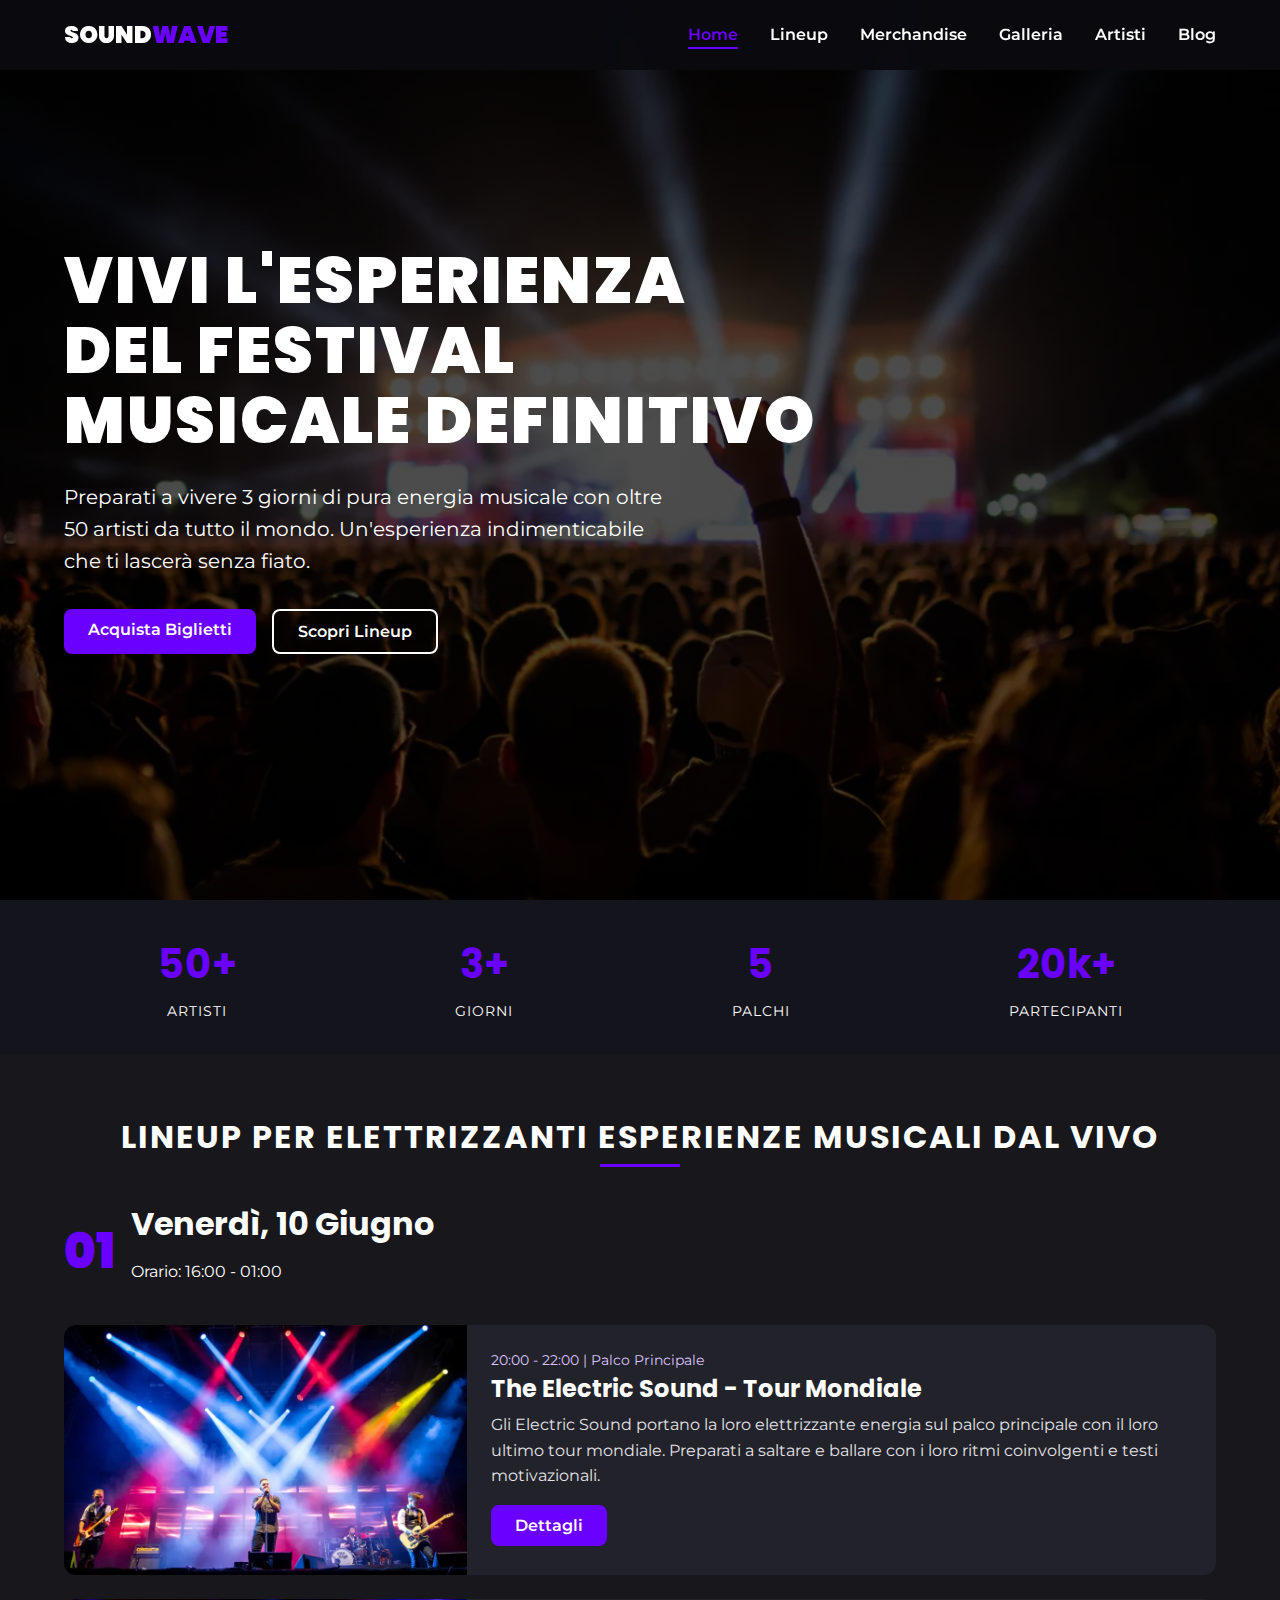
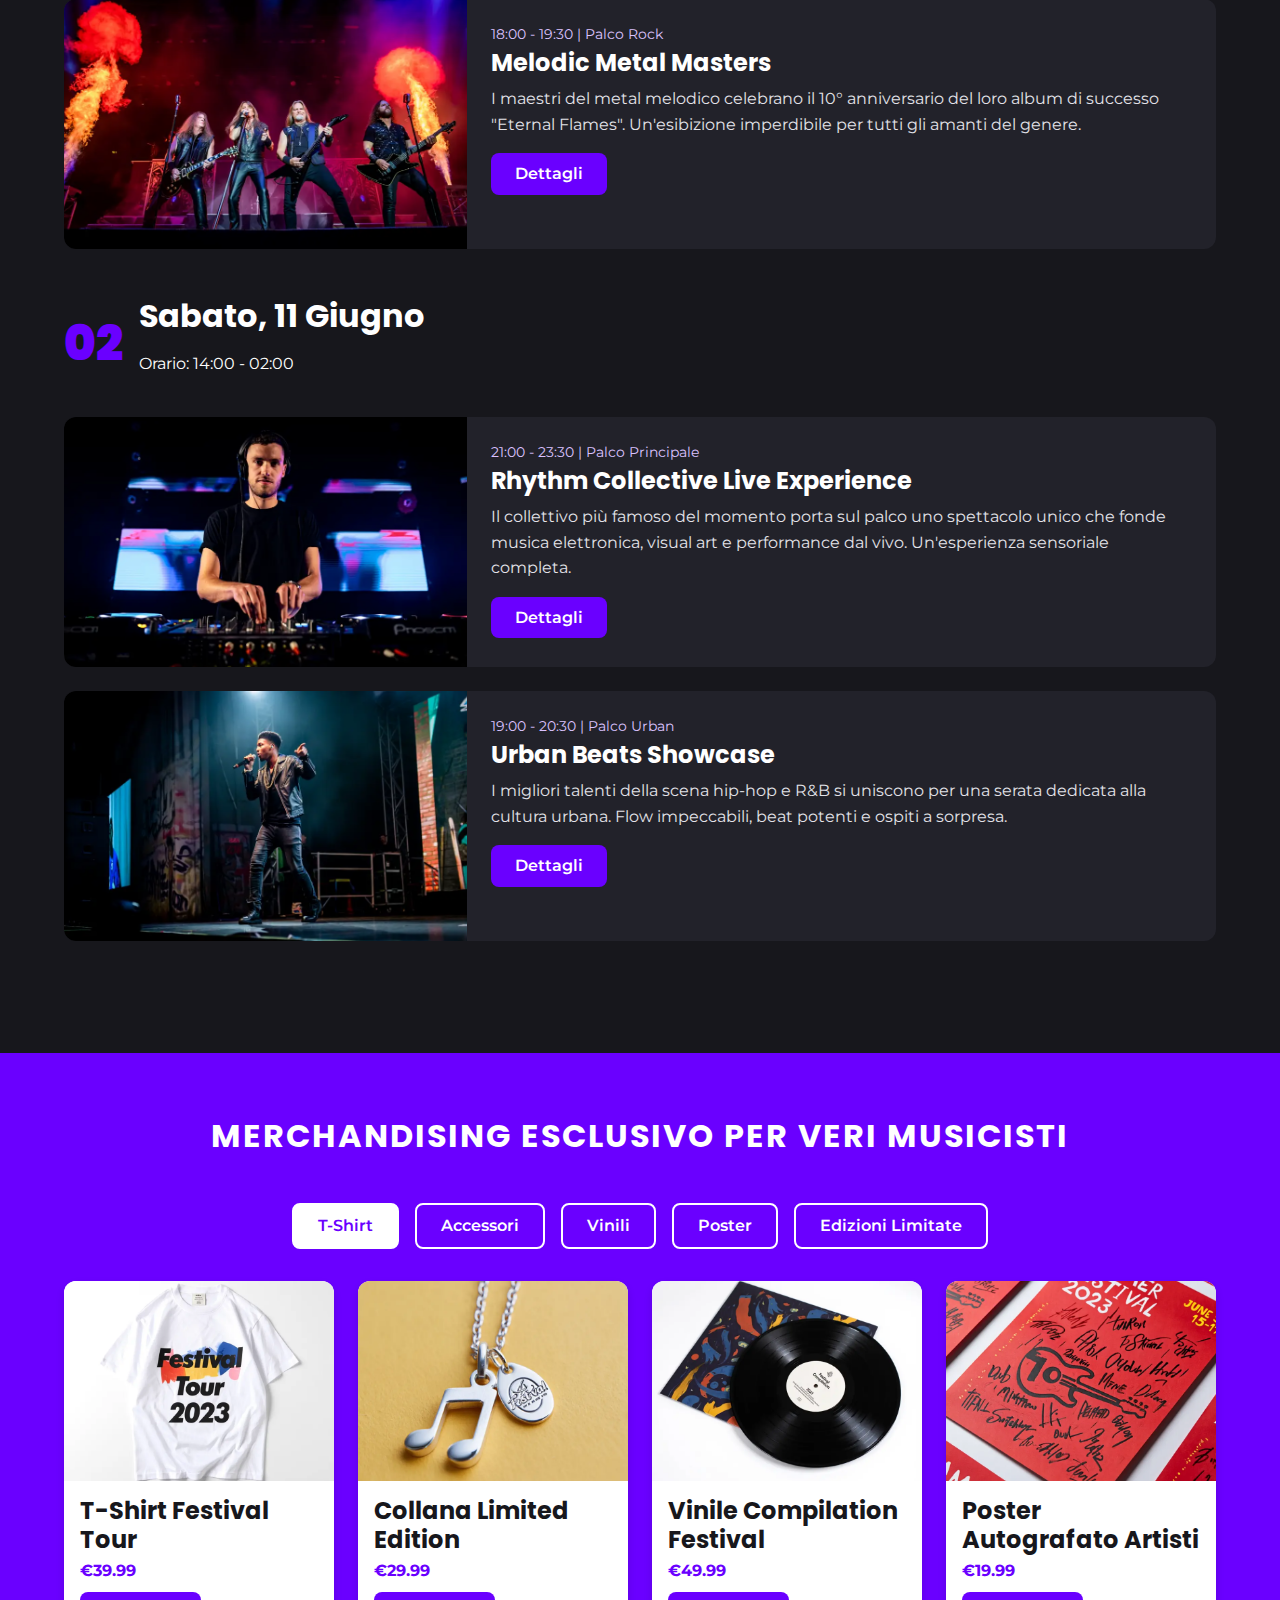
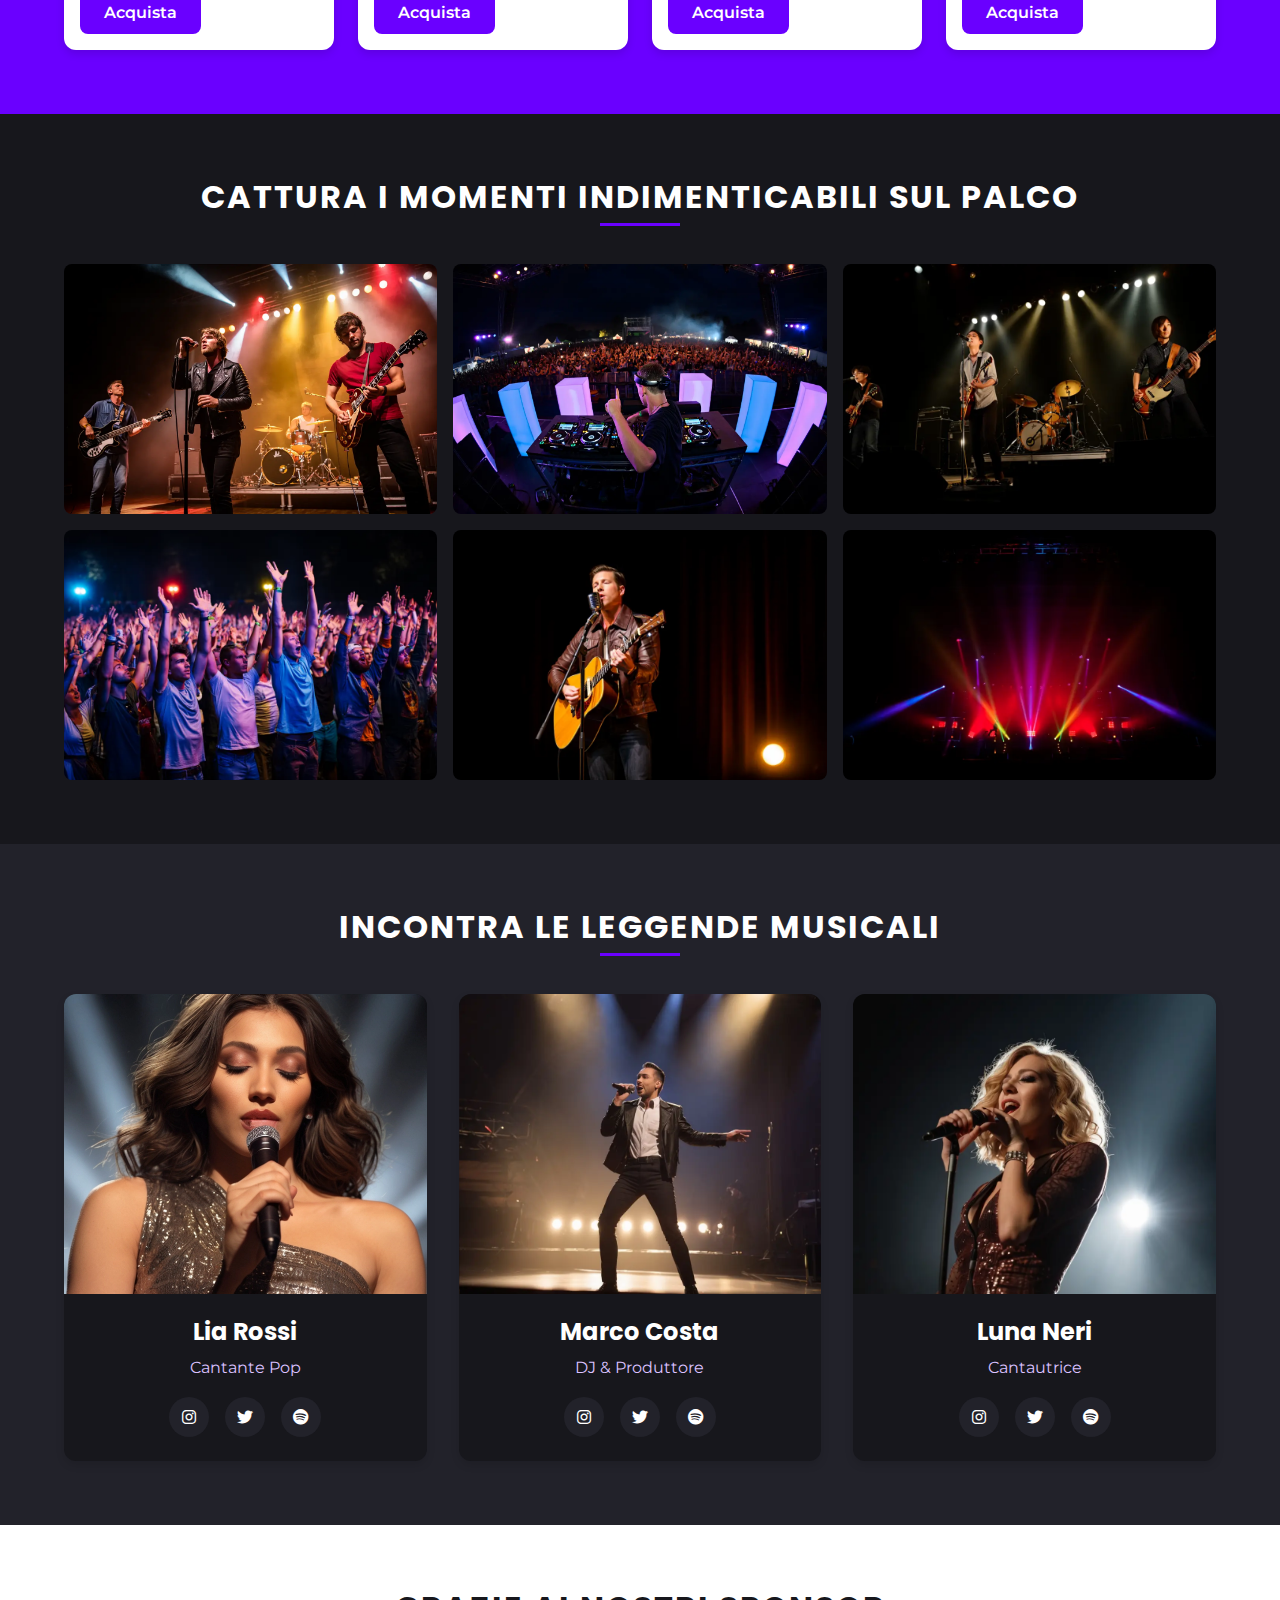
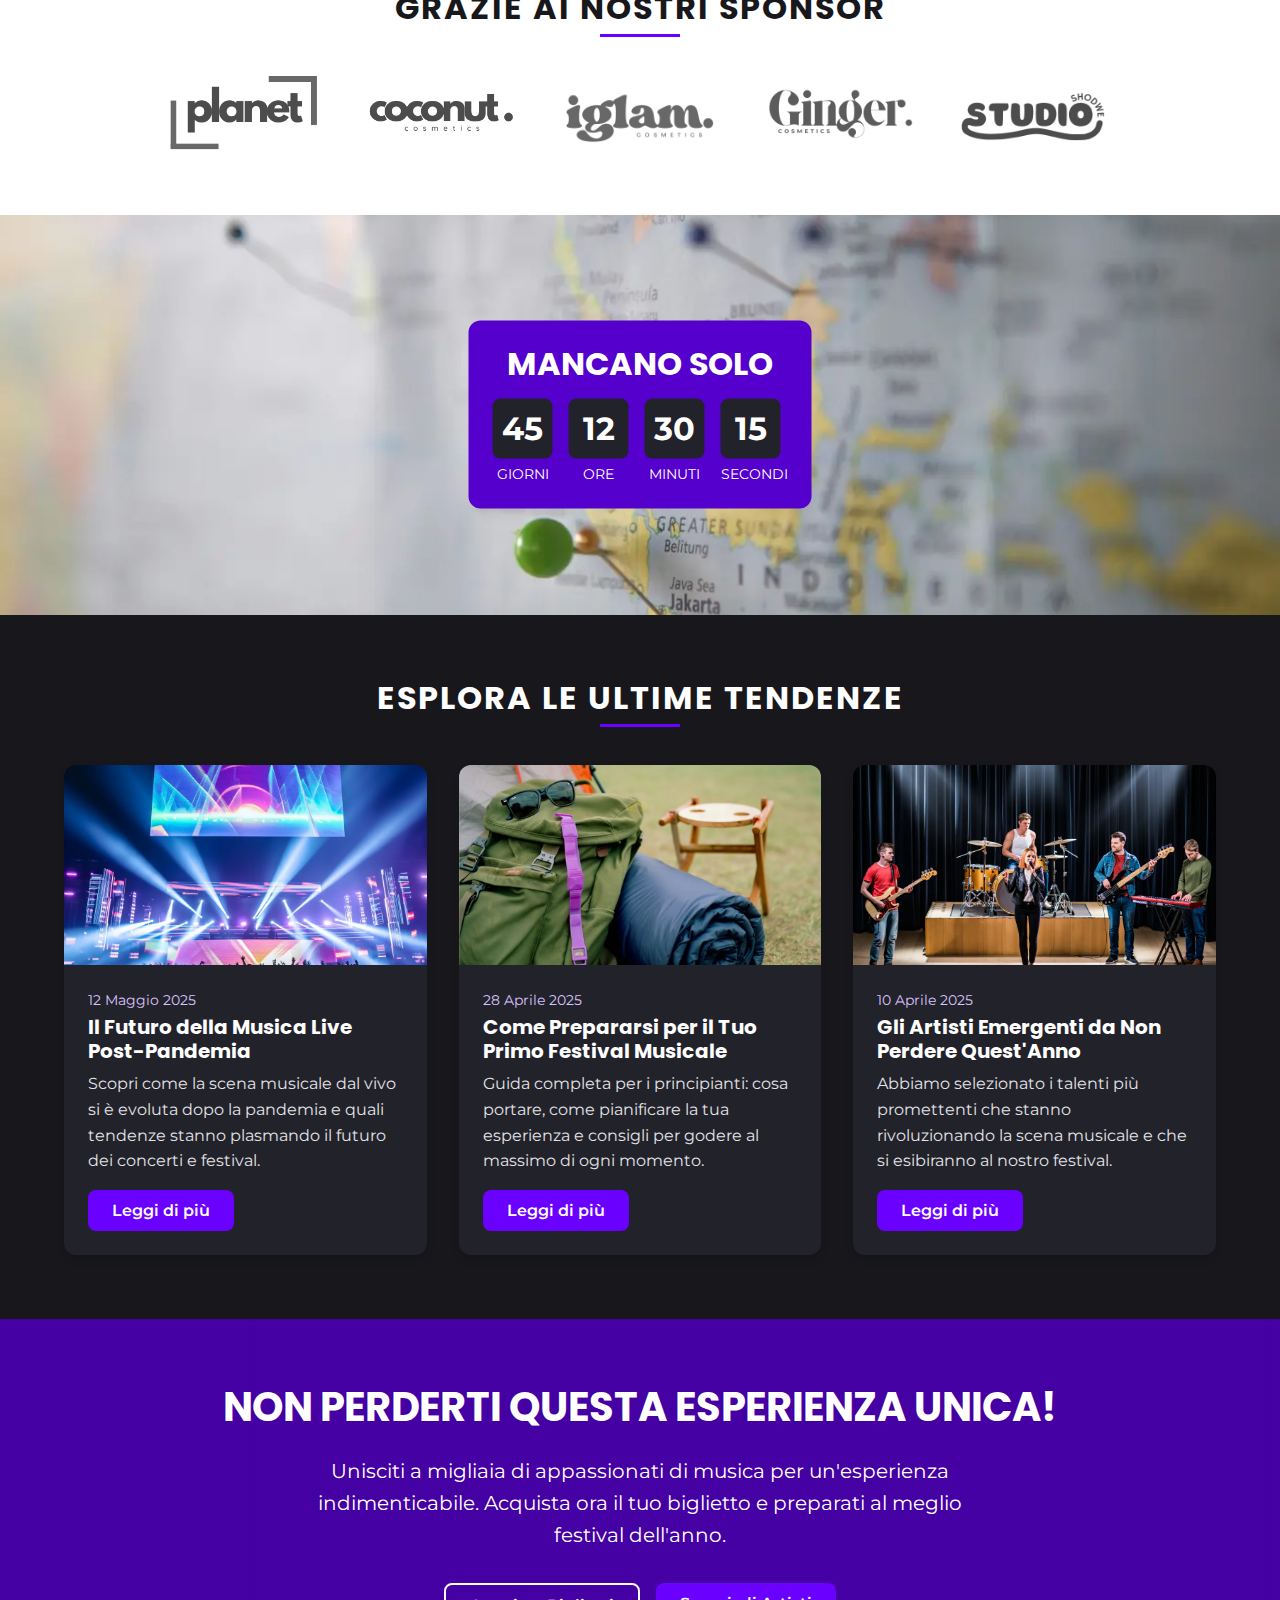
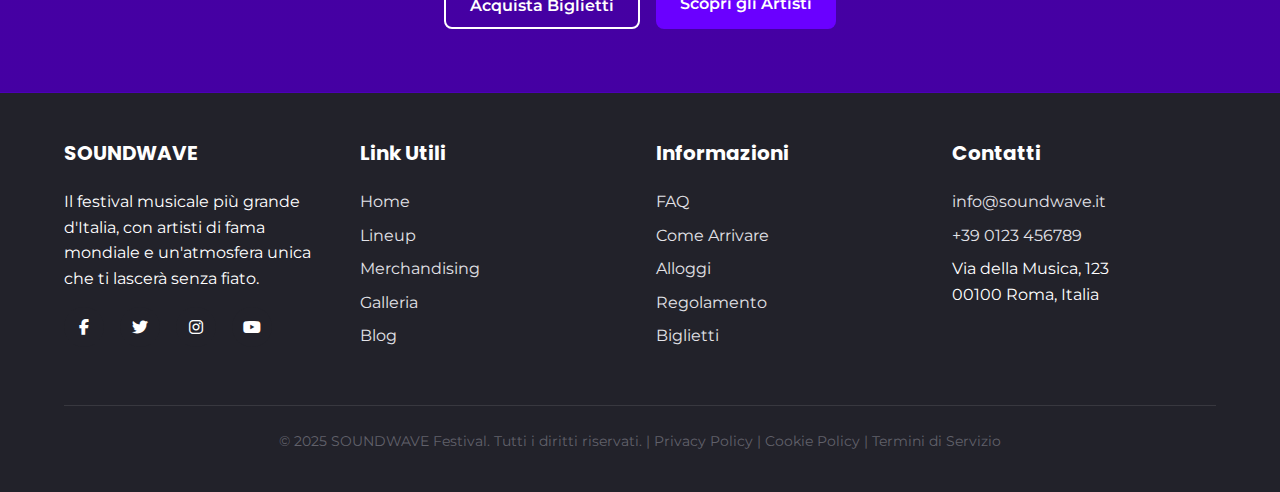
==== commit b0ca226e: "progetto 1 completo" ====
--- a/sito001/index.html
+++ b/sito001/index.html
@@ -335,7 +335,7 @@
 
     <!-- Map Section -->
     <section class="map-section">
-        <img src="img25.webp" alt="Mappa mondiale" class="world-map">
+        <img src="img/img25.webp" alt="Mappa mondiale" class="world-map">
         <div class="container">
             <div class="ticket-counter">
                 <h3 class="countdown-title">MANCANO SOLO</h3>
@@ -401,7 +401,7 @@
     </section>
 
     <!-- CTA Section -->
-    <section class="cta-section" style="background-image: linear-gradient(rgba(60, 0, 140, 0.8), rgba(60, 0, 140, 0.8)), url('img/img29.jpg');">
+    <section class="cta-section" style="background-image: linear-gradient(rgba(60, 0, 140, 0.8), rgba(60, 0, 140, 0.8));">
         <div class="container">
             <h2 class="cta-title">NON PERDERTI QUESTA ESPERIENZA UNICA!</h2>
             <p class="cta-text">Unisciti a migliaia di appassionati di musica per un'esperienza indimenticabile. Acquista ora il tuo biglietto e preparati al meglio festival dell'anno.</p>
--- a/sito001/style.css
+++ b/sito001/style.css
@@ -6,13 +6,14 @@
     --color-primary: hsl(265, 100%, 50%);
     --color-primary-light: hsl(265, 100%, 60%);
     --color-primary-dark: hsl(265, 100%, 40%);
+    --color-primary-light2: hsl(265, 100%, 88%);
     --color-secondary: hsl(35, 100%, 50%);
     --color-dark: hsl(240, 10%, 10%);
     --color-dark-2: hsl(240, 10%, 15%);
     --color-gray: hsl(240, 5%, 40%);
     --color-light-gray: hsl(240, 10%, 90%);
     --color-white: hsl(0, 0%, 100%);
-    
+
     /* Typography */
     --font-primary: 'Montserrat', sans-serif;
     --font-secondary: 'Poppins', sans-serif;
@@ -24,7 +25,7 @@
     --font-size-2xl: 2rem;
     --font-size-3xl: 2.5rem;
     --font-size-4xl: 3rem;
-    
+
     /* Spacing */
     --spacing-xs: 0.25rem;
     --spacing-sm: 0.5rem;
@@ -34,7 +35,7 @@
     --spacing-2xl: 3rem;
     --spacing-3xl: 4rem;
     --spacing-4xl: 6rem;
-    
+
     /* Layout */
     --container-width: 1200px;
     --border-radius-sm: 4px;
@@ -42,146 +43,119 @@
     --border-radius-lg: 12px;
     --border-radius-xl: 20px;
     --border-radius-round: 50%;
-  
+
     /* Transitions */
     --transition-fast: 0.2s ease;
     --transition-normal: 0.3s ease;
     --transition-slow: 0.5s ease;
-  
+
     /* Shadows */
     --shadow-sm: 0 2px 4px rgba(0, 0, 0, 0.1);
     --shadow-md: 0 4px 8px rgba(0, 0, 0, 0.12);
     --shadow-lg: 0 8px 16px rgba(0, 0, 0, 0.15);
     --shadow-xl: 0 12px 24px rgba(0, 0, 0, 0.2);
-  }
-  
-  /* ------------------------------------------
-     MODERN CSS RESET
-  ------------------------------------------ */
-  *,
-  *::before,
-  *::after {
-    box-sizing: border-box;
-    margin: 0;
-    padding: 0;
-  }
-  
-  html {
-    font-size: 16px;
-    scroll-behavior: smooth;
-  }
-  
-  body {
-    min-height: 100vh;
-    text-rendering: optimizeSpeed;
-    line-height: 1.5;
-    -webkit-font-smoothing: antialiased;
-    -moz-osx-font-smoothing: grayscale;
-  }
-  
-  img,
-  picture,
-  video,
-  canvas,
-  svg {
-    display: block;
-    max-width: 100%;
-  }
-  
-  input,
-  button,
-  textarea,
-  select {
-    font: inherit;
-  }
-  
-  p, h1, h2, h3, h4, h5, h6 {
-    overflow-wrap: break-word;
-  }
-  
-  ul[role='list'],
-  ol[role='list'] {
-    list-style: none;
-  }
-  
-  a {
-    text-decoration: none;
-    color: inherit;
-  }
-  
-  /* Remove all animations, transitions and smooth scrolling for people who prefer not to see them */
-  @media (prefers-reduced-motion: reduce) {
-    html {
-      scroll-behavior: auto;
-    }
-    
-    *,
-    *::before,
-    *::after {
-      animation-duration: 0.01ms !important;
-      animation-iteration-count: 1 !important;
-      transition-duration: 0.01ms !important;
-      scroll-behavior: auto !important;
-    }
-  }
-  
-  /* ------------------------------------------
+}
+  
+/* ------------------------------------------
+	MODERN CSS RESET
+------------------------------------------ */
+*,
+*::before,
+*::after {
+	box-sizing: border-box;
+	margin: 0;
+	padding: 0;
+}
+
+html {
+	font-size: 16px;
+	scroll-behavior: smooth;
+}
+  
+body {
+	min-height: 100vh;
+	text-rendering: optimizeSpeed;
+	line-height: 1.5;
+	-webkit-font-smoothing: antialiased;
+	-moz-osx-font-smoothing: grayscale;
+}
+  
+img,
+picture,
+video,
+canvas,
+svg {
+	display: block;
+	max-width: 100%;
+}
+
+input,
+button,
+textarea,
+select {
+	font: inherit;
+}
+  
+p, h1, h2, h3, h4, h5, h6 {
+	overflow-wrap: break-word;
+}
+  
+ul[role='list'],
+ol[role='list'] {
+	list-style: none;
+}
+  
+a {
+	text-decoration: none;
+	color: inherit;
+}
+  
+/* Remove all animations, transitions and smooth scrolling for people who prefer not to see them */
+@media (prefers-reduced-motion: reduce) {
+	html {
+		scroll-behavior: auto;
+	}
+
+	*,
+	*::before,
+	*::after {
+		animation-duration: 0.01ms !important;
+		animation-iteration-count: 1 !important;
+		transition-duration: 0.01ms !important;
+		scroll-behavior: auto !important;
+	}
+}
+  
+/* ------------------------------------------
      BASE ELEMENTS
-  ------------------------------------------ */
-  body {
-    font-family: var(--font-primary);
-    font-size: var(--font-size-base);
-    color: var(--color-white);
-    background-color: var(--color-dark);
-    line-height: 1.6;
-    overflow-x: hidden;
-  }
-  
-  h1, h2, h3, h4, h5, h6 {
-    font-family: var(--font-secondary);
-    font-weight: 700;
-    line-height: 1.2;
-    margin-bottom: var(--spacing-md);
-  }
-  
-  h1 {
-    font-size: var(--font-size-4xl);
-  }
-  
-  h2 {
-    font-size: var(--font-size-3xl);
-  }
-  
-  h3 {
-    font-size: var(--font-size-2xl);
-  }
-  
-  h4 {
-    font-size: var(--font-size-xl);
-  }
-  
-  h5 {
-    font-size: var(--font-size-lg);
-  }
-  
-  h6 {
-    font-size: var(--font-size-md);
-  }
-  
-  p {
-    margin-bottom: var(--spacing-md);
-  }
-  
-  a {
-    color: var(--color-primary);
-    transition: color var(--transition-fast);
-  }
-  
-  a:hover {
-    color: var(--color-primary-light);
-  }
-  
-  button, .button {
+------------------------------------------ */
+body {
+	font-family: var(--font-primary);
+	font-size: var(--font-size-base);
+	color: var(--color-white);
+	background-color: var(--color-dark);
+	line-height: 1.6;
+	overflow-x: hidden;
+}
+
+h1, h2, h3, h4, h5, h6 {
+	font-family: var(--font-secondary);
+	font-weight: 700;
+	line-height: 1.2;
+	margin-bottom: var(--spacing-md);
+}
+  
+h1 {font-size: var(--font-size-4xl);}
+h2 {font-size: var(--font-size-3xl);}
+h3 {font-size: var(--font-size-2xl);}
+h4 {font-size: var(--font-size-xl);}
+h5 {font-size: var(--font-size-lg);}
+h6 {font-size: var(--font-size-md);}
+p {margin-bottom: var(--spacing-md);}
+a {color: var(--color-primary);transition: color var(--transition-fast);}
+a:hover {color: var(--color-primary-light);}
+  
+button, .button {
     display: inline-block;
     background-color: var(--color-primary);
     color: var(--color-white);
@@ -191,183 +165,86 @@
     padding: var(--spacing-sm) var(--spacing-lg);
     cursor: pointer;
     transition: background-color var(--transition-fast), transform var(--transition-fast);
-  }
-  
-  button:hover, .button:hover {
+}
+  
+button:hover, .button:hover {
     background-color: var(--color-primary-light);
     transform: translateY(-2px);
-  }
-  
-  input, select, textarea {
+    color: var(--color-white);
+}
+  
+input, select, textarea {
     width: 100%;
     padding: var(--spacing-md);
     border: 1px solid var(--color-light-gray);
     border-radius: var(--border-radius-md);
     background-color: var(--color-white);
     color: var(--color-dark);
-  }
-  
-  /* ------------------------------------------
-     HELPER CLASSES
-  ------------------------------------------ */
-  .container {
+}
+
+/* Custom Scrollbar */
+::-webkit-scrollbar {width: 10px;}
+::-webkit-scrollbar-track {background: var(--color-dark-2);}
+::-webkit-scrollbar-thumb {background: var(--color-primary);border-radius: var(--border-radius-lg);}
+::-webkit-scrollbar-thumb:hover {background: var(--color-primary-light);}
+
+/* ------------------------------------------
+	HELPER CLASSES
+------------------------------------------ */
+.container {
     width: 100%;
     max-width: var(--container-width);
     margin: 0 auto;
     padding: 0 var(--spacing-lg);
-  }
-  
-  .section {
-    padding: var(--spacing-3xl) 0;
-  }
-  
-  .text-center {
-    text-align: center;
-  }
-  
-  .text-right {
-    text-align: right;
-  }
-  
-  .flex {
-    display: flex;
-  }
-  
-  .flex-column {
-    flex-direction: column;
-  }
-  
-  .flex-wrap {
-    flex-wrap: wrap;
-  }
-  
-  .justify-center {
-    justify-content: center;
-  }
-  
-  .justify-between {
-    justify-content: space-between;
-  }
-  
-  .justify-around {
-    justify-content: space-around;
-  }
-  
-  .items-center {
-    align-items: center;
-  }
-  
-  .items-start {
-    align-items: flex-start;
-  }
-  
-  .items-end {
-    align-items: flex-end;
-  }
-  
-  .gap-sm {
-    gap: var(--spacing-sm);
-  }
-  
-  .gap-md {
-    gap: var(--spacing-md);
-  }
-  
-  .gap-lg {
-    gap: var(--spacing-lg);
-  }
-  
-  .gap-xl {
-    gap: var(--spacing-xl);
-  }
-  
-  .mt-md {
-    margin-top: var(--spacing-md);
-  }
-  
-  .mt-lg {
-    margin-top: var(--spacing-lg);
-  }
-  
-  .mt-xl {
-    margin-top: var(--spacing-xl);
-  }
-  
-  .mb-md {
-    margin-bottom: var(--spacing-md);
-  }
-  
-  .mb-lg {
-    margin-bottom: var(--spacing-lg);
-  }
-  
-  .mb-xl {
-    margin-bottom: var(--spacing-xl);
-  }
-  
-  .py-md {
-    padding-top: var(--spacing-md);
-    padding-bottom: var(--spacing-md);
-  }
-  
-  .py-lg {
-    padding-top: var(--spacing-lg);
-    padding-bottom: var(--spacing-lg);
-  }
-  
-  .py-xl {
-    padding-top: var(--spacing-xl);
-    padding-bottom: var(--spacing-xl);
-  }
-  
-  .px-md {
-    padding-left: var(--spacing-md);
-    padding-right: var(--spacing-md);
-  }
-  
-  .px-lg {
-    padding-left: var(--spacing-lg);
-    padding-right: var(--spacing-lg);
-  }
-  
-  .px-xl {
-    padding-left: var(--spacing-xl);
-    padding-right: var(--spacing-xl);
-  }
-  
-  .btn-primary {
-    background-color: var(--color-primary);
-    color: var(--color-white);
-  }
-  
-  .btn-secondary {
-    background-color: transparent;
-    color: var(--color-white);
-    border: 2px solid var(--color-white);
-  }
-  
-  .btn-secondary:hover {
-    background-color: var(--color-white);
-    color: var(--color-primary);
-  }
-  
-  .card {
+}
+  
+.section {padding: var(--spacing-3xl) 0;}
+.text-center {text-align: center;}
+.text-right {text-align: right;}
+.flex {display: flex;}
+.flex-column {flex-direction: column;}
+.flex-wrap {flex-wrap: wrap;}
+.justify-center {justify-content: center;}
+.justify-between {justify-content: space-between;}
+.justify-around {justify-content: space-around;}
+.items-center {align-items: center;}
+.items-start {align-items: flex-start;}
+.items-end {align-items: flex-end;}
+.gap-sm {gap: var(--spacing-sm);}
+.gap-md {gap: var(--spacing-md);}
+.gap-lg {gap: var(--spacing-lg);}
+.gap-xl {gap: var(--spacing-xl);}
+.mt-md {margin-top: var(--spacing-md);}
+.mt-lg {margin-top: var(--spacing-lg);}
+.mt-xl {margin-top: var(--spacing-xl);}
+.mb-md {margin-bottom: var(--spacing-md);}
+.mb-lg {margin-bottom: var(--spacing-lg);}
+.mb-xl {margin-bottom: var(--spacing-xl);}
+.py-md {padding-top: var(--spacing-md);padding-bottom: var(--spacing-md);}
+.py-lg {padding-top: var(--spacing-lg);padding-bottom: var(--spacing-lg);}
+.py-xl {padding-top: var(--spacing-xl);padding-bottom: var(--spacing-xl);}
+.px-md {padding-left: var(--spacing-md);padding-right: var(--spacing-md);}
+.px-lg {padding-left: var(--spacing-lg);padding-right: var(--spacing-lg);}
+.px-xl {padding-left: var(--spacing-xl);padding-right: var(--spacing-xl);}
+
+.btn-primary {background-color: var(--color-primary);color: var(--color-white);}  
+.btn-secondary {background-color: transparent;color: var(--color-white);border: 2px solid var(--color-white);}  
+.btn-secondary:hover {background-color: var(--color-white);color: var(--color-primary);}  
+.card {
     background-color: var(--color-dark-2);
     border-radius: var(--border-radius-lg);
     overflow: hidden;
     box-shadow: var(--shadow-md);
-    transition: transform var(--transition-normal);
-  }
-  
-  .card:hover {
-    transform: translateY(-5px);
-  }
-  
-  /* ------------------------------------------
-     SPECIFIC ELEMENT STYLES
-  ------------------------------------------ */
-  /* Header & Navigation */
-  .site-header {
+	transition: transform var(--transition-normal);
+}
+.card:hover {transform: translateY(-5px);}
+  
+/* ------------------------------------------
+	SPECIFIC ELEMENT STYLES
+------------------------------------------ */
+
+/* Header & Navigation */
+.site-header {
     position: fixed;
     top: 0;
     left: 0;
@@ -376,40 +253,40 @@
     backdrop-filter: blur(10px);
     z-index: 1000;
     padding: var(--spacing-md) 0;
-  }
-  
-  .header-container {
+}
+  
+.header-container {
     display: flex;
     justify-content: space-between;
     align-items: center;
-  }
-  
-  .logo {
+}
+  
+.logo {
     font-family: var(--font-secondary);
     font-size: var(--font-size-xl);
     font-weight: 900;
     color: var(--color-white);
     text-transform: uppercase;
-  }
-  
-  .logo span {
-    color: var(--color-primary);
-  }
-  
-  .nav-menu {
+}
+  
+.logo span {
+	color: var(--color-primary);
+}
+  
+.nav-menu {
     display: flex;
     list-style: none;
     gap: var(--spacing-xl);
-  }
-  
-  .nav-link {
+}
+  
+.nav-link {
     color: var(--color-white);
     font-weight: 600;
     transition: color var(--transition-fast);
     position: relative;
-  }
-  
-  .nav-link::after {
+}
+  
+.nav-link::after {
     content: '';
     position: absolute;
     bottom: -5px;
@@ -418,27 +295,99 @@
     height: 2px;
     background-color: var(--color-primary);
     transition: width var(--transition-normal);
-  }
-  
-  .nav-link:hover, .nav-link.active {
+}
+  
+.nav-link:hover, .nav-link.active {
     color: var(--color-primary);
-  }
-  
-  .nav-link:hover::after, .nav-link.active::after {
+}
+  
+.nav-link:hover::after, .nav-link.active::after {
     width: 100%;
-  }
-  
-  .mobile-menu-toggle {
+}
+  
+.mobile-menu-toggle {
     display: none;
     font-size: var(--font-size-2xl);
     color: var(--color-white);
     background: none;
     border: none;
     cursor: pointer;
-  }
-  
-  /* Hero Section */
-  .hero {
+}
+
+
+
+
+
+
+/* Mobile Menu */
+.mobile-menu {
+	position: fixed;
+	top: 0;
+	right: -300px;
+	width: 300px;
+	height: 100vh;
+	background-color: var(--color-dark-2);
+	z-index: 1010;
+	padding: var(--spacing-xl);
+	transition: right var(--transition-normal);
+	overflow-y: auto;
+}
+
+.mobile-menu.active {
+	right: 0;
+}
+
+.mobile-menu-close {
+	position: absolute;
+	top: var(--spacing-lg);
+	right: var(--spacing-lg);
+	font-size: var(--font-size-xl);
+	background: none;
+	border: none;
+	color: var(--color-white);
+	cursor: pointer;
+}
+
+.mobile-nav {
+	margin-top: var(--spacing-3xl);
+}
+
+.mobile-nav-item {
+	margin-bottom: var(--spacing-lg);
+}
+
+.mobile-nav-link {
+	color: var(--color-white);
+	font-size: var(--font-size-lg);
+	font-weight: 600;
+	transition: color var(--transition-fast);
+}
+
+.mobile-nav-link:hover {
+	color: var(--color-primary);
+}
+
+.overlay {
+	position: fixed;
+	top: 0;
+	left: 0;
+	width: 100%;
+	height: 100%;
+	background-color: rgba(0, 0, 0, 0.7);
+	z-index: 1005;
+	display: none;
+}
+
+.overlay.active {
+	display: block;
+}
+
+
+  
+
+
+/* Hero Section */
+.hero {
     height: 100vh;
     min-height: 700px;
     background-color: var(--color-dark);
@@ -449,35 +398,35 @@
     align-items: center;
     position: relative;
     overflow: hidden;
-  }
-  
-  .hero-content {
+}
+  
+.hero-content {
     position: relative;
     z-index: 2;
     max-width: 800px;
-  }
-  
-  .hero-title {
+}
+  
+.hero-title {
     font-size: clamp(var(--font-size-3xl), 5vw, 5rem);
     font-weight: 900;
     margin-bottom: var(--spacing-lg);
     text-transform: uppercase;
     letter-spacing: 2px;
     line-height: 1.1;
-  }
-  
-  .hero-description {
+}
+  
+.hero-description {
     font-size: var(--font-size-lg);
     margin-bottom: var(--spacing-xl);
     max-width: 600px;
-  }
-  
-  .hero-actions {
+}
+  
+.hero-actions {
     display: flex;
     gap: var(--spacing-md);
-  }
-  
-  .hero-image {
+}
+  
+.hero-image {
     position: absolute;
     top: 0;
     right: 0;
@@ -486,60 +435,66 @@
     display: flex;
     align-items: center;
     justify-content: center;
-  }
-  
-  .hero-image img {
+}
+  
+.hero-image img {
     max-height: 90%;
     object-fit: cover;
-  }
-  
-  /* Stats Section */
-  .stats-section {
+}
+  
+
+
+/* Stats Section */
+.stats-section {
     background-color: rgba(20, 20, 30, 0.9);
     padding: var(--spacing-xl) 0;
-  }
-  
-  .stats-container {
+}
+  
+.stats-container {
     display: flex;
     justify-content: space-around;
     flex-wrap: wrap;
     gap: var(--spacing-xl);
-  }
-  
-  .stat-item {
+}
+  
+.stat-item {
     text-align: center;
-  }
-  
-  .stat-number {
+}
+  
+.stat-number {
     font-family: var(--font-secondary);
     font-size: var(--font-size-3xl);
     font-weight: 700;
     color: var(--color-primary);
     margin-bottom: var(--spacing-xs);
-  }
-  
-  .stat-label {
+}
+  
+.stat-label {
     font-size: var(--font-size-sm);
     text-transform: uppercase;
     letter-spacing: 1px;
-  }
-  
-  /* Event Lineup Section */
-  .lineup-section {
+}
+
+
+
+
+
+/* Event Lineup Section */
+.lineup-section {
     background-color: var(--color-dark);
     padding: var(--spacing-3xl) 0;
-  }
-  
-  .section-title {
+}
+  
+.section-title {
     font-size: var(--font-size-2xl);
     text-align: center;
     margin-bottom: var(--spacing-2xl);
     text-transform: uppercase;
     letter-spacing: 2px;
     position: relative;
-  }
-  
-  .section-title::after {
+}
+  
+.section-title::after {
     content: '';
     position: absolute;
     bottom: -10px;
@@ -548,867 +503,308 @@
     width: 80px;
     height: 3px;
     background-color: var(--color-primary);
-  }
-  
-  .event-day {
+}
+  
+.event-day {
     margin-bottom: var(--spacing-2xl);
-  }
-  
-  .day-header {
+}
+  
+.day-header {
     display: flex;
     align-items: center;
     gap: var(--spacing-md);
     margin-bottom: var(--spacing-lg);
-  }
-  
-  .day-number {
+}
+  
+.day-number {
     font-family: var(--font-secondary);
     font-size: var(--font-size-4xl);
     font-weight: 900;
     color: var(--color-primary);
-  }
-  
-  .event-card {
+}
+  
+.event-card {
     background-color: var(--color-dark-2);
     border-radius: var(--border-radius-lg);
     overflow: hidden;
     display: flex;
     margin-bottom: var(--spacing-lg);
-  }
-  
-  .event-image {
+}
+  
+.event-image {
     width: 35%;
     min-height: 250px;
     background-size: cover;
     background-position: center;
-  }
-  
-  .event-details {
+}
+  
+.event-details {
     padding: var(--spacing-lg);
     width: 65%;
-  }
-  
-  .event-time {
-    font-size: var(--font-size-sm);
-    color: var(--color-primary);
-    margin-bottom: var(--spacing-xs);
-  }
-  
-  .event-title {
-    font-size: var(--font-size-xl);
-    margin-bottom: var(--spacing-sm);
-  }
-  
-  .event-description {
-    margin-bottom: var(--spacing-md);
-    color: var(--color-light-gray);
-  }
-  
-  /* Merchandise Section */
-  .merchandise-section {
-    background-color: var(--color-primary);
-    padding: var(--spacing-3xl) 0;
-  }
-  
-  .merchandise-tabs {
-    display: flex;
-    justify-content: center;
-    gap: var(--spacing-md);
-    margin-bottom: var(--spacing-xl);
-  }
-  
-  .tab-button {
-    background-color: transparent;
-    color: var(--color-white);
-    border: 2px solid var(--color-white);
-    border-radius: var(--border-radius-md);
-    padding: var(--spacing-sm) var(--spacing-lg);
-    cursor: pointer;
-    font-weight: 600;
-    transition: all var(--transition-fast);
-  }
-  
-  .tab-button.active, .tab-button:hover {
-    background-color: var(--color-white);
-    color: var(--color-primary);
-  }
-  
-  .merchandise-grid {
-    display: grid;
-    grid-template-columns: repeat(auto-fill, minmax(250px, 1fr));
-    gap: var(--spacing-lg);
-  }
-  
-  .merchandise-item {
-    background-color: var(--color-white);
-    border-radius: var(--border-radius-lg);
-    overflow: hidden;
-    box-shadow: var(--shadow-md);
-    transition: transform var(--transition-normal);
-  }
-  
-  .merchandise-item:hover {
-    transform: translateY(-5px);
-  }
-  
-  .merchandise-image {
-    height: 200px;
-    background-size: cover;
-    background-position: center;
-  }
-  
-  .merchandise-info {
-    padding: var(--spacing-md);
-    color: var(--color-dark);
-  }
-  
-  .merchandise-name {
-    font-weight: 700;
-    margin-bottom: var(--spacing-xs);
-  }
-  
-  .merchandise-price {
-    color: var(--color-primary);
-    font-weight: 700;
-    margin-bottom: var(--spacing-sm);
-  }
-  
-  /* Gallery Section */
-  .gallery-section {
-    padding: var(--spacing-3xl) 0;
-    background-color: var(--color-dark);
-  }
-  
-  .gallery-grid {
-    display: grid;
-    grid-template-columns: repeat(3, 1fr);
-    gap: var(--spacing-md);
-  }
-  
-  .gallery-item {
-    position: relative;
-    height: 250px;
-    overflow: hidden;
-    border-radius: var(--border-radius-md);
-  }
-  
-  .gallery-item img {
-    width: 100%;
-    height: 100%;
-    object-fit: cover;
-    transition: transform var(--transition-normal);
-  }
-  
-  .gallery-item:hover img {
-    transform: scale(1.05);
-  }
-  
-  .gallery-overlay {
-    position: absolute;
-    top: 0;
-    left: 0;
-    width: 100%;
-    height: 100%;
-    background-color: rgba(0, 0, 0, 0.5);
-    display: flex;
-    align-items: center;
-    justify-content: center;
-    opacity: 0;
-    transition: opacity var(--transition-normal);
-  }
-  
-  .gallery-item:hover .gallery-overlay {
-    opacity: 1;
-  }
-  
-  /* Artists Section */
-  .artists-section {
-    padding: var(--spacing-3xl) 0;
-    background-color: var(--color-dark-2);
-  }
-  
-  .artists-grid {
-    display: grid;
-    grid-template-columns: repeat(auto-fill, minmax(300px, 1fr));
-    gap: var(--spacing-xl);
-  }
-  
-  .artist-card {
-    background-color: var(--color-dark);
-    border-radius: var(--border-radius-lg);
-    overflow: hidden;
-    box-shadow: var(--shadow-md);
-    transition: transform var(--transition-normal);
-  }
-  
-  .artist-card:hover {
-    transform: translateY(-5px);
-  }
-  
-  .artist-image {
-    height: 300px;
-    background-size: cover;
-    background-position: center;
-  }
-  
-  .artist-info {
-    padding: var(--spacing-lg);
-    text-align: center;
-  }
-  
-  .artist-name {
-    font-size: var(--font-size-xl);
-    margin-bottom: var(--spacing-sm);
-  }
-  
-  .artist-role {
-    color: var(--color-primary);
-    margin-bottom: var(--spacing-md);
-  }
-  
-  .artist-social {
-    display: flex;
-    justify-content: center;
-    gap: var(--spacing-md);
-  }
-  
-  .social-icon {
-    width: 40px;
-    height: 40px;
-    display: flex;
-    align-items: center;
-    justify-content: center;
-    background-color: var(--color-dark-2);
-    border-radius: var(--border-radius-round);
-    color: var(--color-white);
-    transition: background-color var(--transition-fast);
-  }
-  
-  .social-icon:hover {
-    background-color: var(--color-primary);
-  }
-  
-  /* Sponsors Section */
-  .sponsors-section {
-    padding: var(--spacing-3xl) 0;
-    background-color: var(--color-white);
-    color: var(--color-dark);
-  }
-  
-  .sponsors-grid {
-    display: flex;
-    flex-wrap: wrap;
-    justify-content: center;
-    align-items: center;
-    gap: var(--spacing-2xl);
-  }
-  
-  .sponsor-item {
-    opacity: 0.7;
-    transition: opacity var(--transition-fast);
-    max-width: 150px;
-  }
-  
-  .sponsor-item:hover {
-    opacity: 1;
-  }
-  
-
-  /* Map Section */
-  .map-section {
-    height: 400px;
-    background-color: #222;
-    position: relative;
-  }
-  
-  .world-map {
-    width: 100%;
-    height: 100%;
-    object-fit: cover;
-  }
-  
-  /* Blog Section */
-  .blog-section {
-    padding: var(--spacing-3xl) 0;
-    background-color: var(--color-dark);
-  }
-  
-  .blog-grid {
-    display: grid;
-    grid-template-columns: repeat(auto-fill, minmax(350px, 1fr));
-    gap: var(--spacing-xl);
-  }
-  
-  .blog-card {
-    background-color: var(--color-dark-2);
-    border-radius: var(--border-radius-lg);
-    overflow: hidden;
-    box-shadow: var(--shadow-md);
-    transition: transform var(--transition-normal);
-  }
-  
-  .blog-card:hover {
-    transform: translateY(-5px);
-  }
-  
-  .blog-image {
-    height: 200px;
-    background-size: cover;
-    background-position: center;
-  }
-  
-  .blog-content {
-    padding: var(--spacing-lg);
-  }
-  
-  .blog-date {
-    color: var(--color-primary);
-    font-size: var(--font-size-sm);
-    margin-bottom: var(--spacing-xs);
-  }
-  
-  .blog-title {
-    font-size: var(--font-size-lg);
-    margin-bottom: var(--spacing-sm);
-  }
-  
-  .blog-excerpt {
-    color: var(--color-light-gray);
-    margin-bottom: var(--spacing-md);
-  }
-  
-  /* CTA Section */
-  .cta-section {
-    padding: var(--spacing-3xl) 0;
-    background-color: var(--color-primary);
-    background-image: linear-gradient(rgba(60, 0, 140, 0.8), rgba(60, 0, 140, 0.8)), url('cta-bg.jpg');
-    background-size: cover;
-    background-position: center;
-    text-align: center;
-  }
-  
-  .cta-title {
-    font-size: var(--font-size-3xl);
-    margin-bottom: var(--spacing-lg);
-  }
-  
-  .cta-text {
-    max-width: 700px;
-    margin: 0 auto var(--spacing-xl) auto;
-    font-size: var(--font-size-lg);
-  }
-  
-  .cta-buttons {
-    display: flex;
-    gap: var(--spacing-md);
-    justify-content: center;
-  }
-  
-  /* Footer */
-  .footer {
-    background-color: var(--color-dark-2);
-    padding: var(--spacing-2xl) 0 var(--spacing-lg);
-  }
-  
-  .footer-top {
-    display: grid;
-    grid-template-columns: repeat(auto-fit, minmax(250px, 1fr));
-    gap: var(--spacing-xl);
-    margin-bottom: var(--spacing-2xl);
-  }
-  
-  .footer-column h4 {
-    margin-bottom: var(--spacing-lg);
-    font-size: var(--font-size-lg);
-  }
-  
-  .footer-links {
-    list-style: none;
-  }
-  
-  .footer-link {
-    margin-bottom: var(--spacing-sm);
-  }
-  
-  .footer-link a {
-    color: var(--color-light-gray);
-    transition: color var(--transition-fast);
-  }
-  
-  .footer-link a:hover {
-    color: var(--color-primary);
-  }
-  
-  .footer-social {
-    display: flex;
-    gap: var(--spacing-md);
-    margin-top: var(--spacing-md);
-  }
-  
-  .footer-bottom {
-    text-align: center;
-    padding-top: var(--spacing-lg);
-    border-top: 1px solid rgba(255, 255, 255, 0.1);
-  }
-  
-  .footer-bottom p {
-    color: var(--color-gray);
-    font-size: var(--font-size-sm);
-  }
-  
-  /* Mobile Menu */
-  .mobile-menu {
-    position: fixed;
-    top: 0;
-    right: -300px;
-    width: 300px;
-    height: 100vh;
-    background-color: var(--color-dark-2);
-    z-index: 1010;
-    padding: var(--spacing-xl);
-    transition: right var(--transition-normal);
-    overflow-y: auto;
-  }
-  
-  .mobile-menu.active {
-    right: 0;
-  }
-  
-  .mobile-menu-close {
-    position: absolute;
-    top: var(--spacing-lg);
-    right: var(--spacing-lg);
-    font-size: var(--font-size-xl);
-    background: none;
-    border: none;
-    color: var(--color-white);
-    cursor: pointer;
-  }
-  
-  .mobile-nav {
-    margin-top: var(--spacing-3xl);
-  }
-  
-  .mobile-nav-item {
-    margin-bottom: var(--spacing-lg);
-  }
-  
-  .mobile-nav-link {
-    color: var(--color-white);
-    font-size: var(--font-size-lg);
-    font-weight: 600;
-    transition: color var(--transition-fast);
-  }
-  
-  .mobile-nav-link:hover {
-    color: var(--color-primary);
-  }
-  
-  .overlay {
-    position: fixed;
-    top: 0;
-    left: 0;
-    width: 100%;
-    height: 100%;
-    background-color: rgba(0, 0, 0, 0.7);
-    z-index: 1005;
-    display: none;
-  }
-  
-  .overlay.active {
-    display: block;
-  }
-  
-  /* ------------------------------------------
-     MEDIA QUERIES
-  ------------------------------------------ */
-  /* Tablets and smaller desktops */
-  @media (max-width: 1024px) {
-    :root {
-      --font-size-4xl: 2.5rem;
-      --font-size-3xl: 2rem;
-      --font-size-2xl: 1.75rem;
-    }
-    
-    .hero {
-      min-height: 600px;
-    }
-    
-    .hero-image {
-      width: 40%;
-    }
-    
-    .gallery-grid {
-      grid-template-columns: repeat(2, 1fr);
-    }
-    
-    .event-image {
-      width: 40%;
-    }
-    
-    .event-details {
-      width: 60%;
-    }
-  }
-  
-  /* Tablets */
-  @media (max-width: 768px) {
-    :root {
-      --spacing-3xl: 3rem;
-      --spacing-2xl: 2rem;
-    }
-    
-    .nav-menu {
-      display: none;
-    }
-    
-    .mobile-menu-toggle {
-      display: block;
-    }
-    
-    .hero-content {
-      text-align: center;
-      margin: 0 auto;
-    }
-    
-    .hero-description {
-      margin-left: auto;
-      margin-right: auto;
-    }
-    
-    .hero-actions {
-      justify-content: center;
-    }
-    
-    .hero-image {
-      display: none;
-    }
-    
-    .stats-container {
-      gap: var(--spacing-lg);
-    }
-    
-    .stat-item {
-      flex: 0 0 calc(50% - var(--spacing-lg));
-    }
-    
-    .event-card {
-      flex-direction: column;
-    }
-    
-    .event-image {
-      width: 100%;
-      min-height: 200px;
-    }
-    
-    .event-details {
-      width: 100%;
-    }
-    
-    .artists-grid, .blog-grid {
-      grid-template-columns: repeat(auto-fill, minmax(280px, 1fr));
-    }
-  }
-  
-  /* Mobile devices */
-  @media (max-width: 576px) {
-    :root {
-      --font-size-4xl: 2rem;
-      --font-size-3xl: 1.75rem;
-      --font-size-2xl: 1.5rem;
-      --font-size-xl: 1.25rem;
-      --spacing-3xl: 2.5rem;
-      --spacing-2xl: 1.5rem;
-      --spacing-xl: 1.25rem;
-    }
-    
-    .container {
-      padding: 0 var(--spacing-md);
-    }
-    
-    .section {
-      padding: var(--spacing-2xl) 0;
-    }
-    
-    .hero {
-      min-height: 500px;
-    }
-    
-    .hero-actions {
-      flex-direction: column;
-      gap: var(--spacing-sm);
-    }
-    
-    .stat-item {
-      flex: 0 0 100%;
-    }
-    
-    .merchandise-grid, .gallery-grid {
-      grid-template-columns: 1fr;
-    }
-    
-    .tab-button {
-      padding: var(--spacing-xs) var(--spacing-md);
-      font-size: var(--font-size-sm);
-    }
-    
-    .cta-buttons {
-      flex-direction: column;
-      gap: var(--spacing-sm);
-    }
-    
-    .footer-top {
-      grid-template-columns: 1fr;
-    }
-  }
-  
-  /* Small mobile devices (continued) */
-  @media (max-width: 375px) {
-    :root {
-      --font-size-base: 0.875rem;
-      --spacing-xl: 1rem;
-      --spacing-lg: 0.875rem;
-    }
-    
-    .hero-title {
-      font-size: 1.75rem;
-    }
-    
-    .hero-description {
-      font-size: var(--font-size-base);
-    }
-    
-    .section-title {
-      font-size: var(--font-size-xl);
-    }
-    
-    .merchandise-tabs {
-      flex-wrap: wrap;
-    }
-    
-    .day-number {
-      font-size: var(--font-size-3xl);
-    }
-    
-    .mobile-menu {
-      width: 85%;
-      right: -85%;
-    }
-  }
-
-  /* Print styles */
-  @media print {
-    body {
-      color: #000;
-      background-color: #fff;
-    }
-    
-    .site-header, .mobile-menu, .footer, .cta-section, .overlay {
-      display: none;
-    }
-    
-    .container {
-      width: 100%;
-      max-width: 100%;
-      padding: 0;
-      margin: 0;
-    }
-    
-    .hero, .stats-section, .lineup-section, .merchandise-section, 
-    .gallery-section, .artists-section, .blog-section {
-      padding: 20px 0;
-      background: none;
-    }
-    
-    .hero-title, .section-title, h1, h2, h3, h4, h5, h6 {
-      color: #000;
-    }
-    
-    .hero-actions, .button, .btn-primary, .btn-secondary {
-      display: none;
-    }
-    
-    a {
-      text-decoration: underline;
-      color: #000;
-    }
-    
-    .card, .event-card, .merchandise-item, .artist-card, .blog-card {
-      break-inside: avoid;
-      box-shadow: none;
-      border: 1px solid #ddd;
-    }
-    
-    .event-image, .merchandise-image, .artist-image, .blog-image {
-      -webkit-print-color-adjust: exact;
-      print-color-adjust: exact;
-    }
-  }
-
-  /* Animation Keyframes */
-  @keyframes fadeIn {
-    from {
-      opacity: 0;
-    }
-    to {
-      opacity: 1;
-    }
-  }
-
-  @keyframes slideUp {
-    from {
-      transform: translateY(30px);
-      opacity: 0;
-    }
-    to {
-      transform: translateY(0);
-      opacity: 1;
-    }
-  }
-
-  @keyframes pulse {
-    0% {
-      transform: scale(1);
-    }
-    50% {
-      transform: scale(1.05);
-    }
-    100% {
-      transform: scale(1);
-    }
-  }
-
-  /* Animation Classes */
-  .fade-in {
-    animation: fadeIn 1s ease forwards;
-  }
-
-  .slide-up {
-    animation: slideUp 0.8s ease forwards;
-  }
-
-  .pulse {
-    animation: pulse 2s infinite;
-  }
-
-  /* Staggered animations for multiple elements */
-  .staggered-item:nth-child(1) { animation-delay: 0.1s; }
-  .staggered-item:nth-child(2) { animation-delay: 0.2s; }
-  .staggered-item:nth-child(3) { animation-delay: 0.3s; }
-  .staggered-item:nth-child(4) { animation-delay: 0.4s; }
-  .staggered-item:nth-child(5) { animation-delay: 0.5s; }
-  .staggered-item:nth-child(6) { animation-delay: 0.6s; }
-
-  /* Custom Scrollbar */
-  ::-webkit-scrollbar {
-    width: 10px;
-  }
-
-  ::-webkit-scrollbar-track {
-    background: var(--color-dark-2);
-  }
-
-  ::-webkit-scrollbar-thumb {
-    background: var(--color-primary);
-    border-radius: var(--border-radius-lg);
-  }
-
-  ::-webkit-scrollbar-thumb:hover {
-    background: var(--color-primary-light);
-  }
-
-  /* Additional Button Styles */
-  .btn-outline {
-    background-color: transparent;
-    border: 2px solid var(--color-primary);
-    color: var(--color-primary);
-  }
-
-  .btn-outline:hover {
-    background-color: var(--color-primary);
-    color: var(--color-white);
-  }
-
-  .btn-sm {
-    padding: var(--spacing-xs) var(--spacing-md);
-    font-size: var(--font-size-sm);
-  }
-
-  .btn-lg {
-    padding: var(--spacing-md) var(--spacing-xl);
-    font-size: var(--font-size-md);
-  }
-
-  /* Additional Utility Classes */
-  .text-primary {
-    color: var(--color-primary);
-  }
-
-  .text-secondary {
-    color: var(--color-secondary);
-  }
-
-  .bg-dark {
-    background-color: var(--color-dark);
-  }
-
-  .bg-dark-2 {
-    background-color: var(--color-dark-2);
-  }
-
-  .bg-primary {
-    background-color: var(--color-primary);
-  }
-
-  .rounded {
-    border-radius: var(--border-radius-md);
-  }
-
-  .rounded-lg {
-    border-radius: var(--border-radius-lg);
-  }
-
-  .shadow {
-    box-shadow: var(--shadow-md);
-  }
-
-  .shadow-lg {
-    box-shadow: var(--shadow-lg);
-  }
-
-  .opacity-75 {
-    opacity: 0.75;
-  }
-
-  .opacity-50 {
-    opacity: 0.5;
-  }
-
-  .hidden {
-    display: none;
-  }
-
-  .visible {
-    display: block;
-  }
-
-  /* Newsletter Form Styles */
-  .newsletter-form {
-    display: flex;
-    gap: var(--spacing-sm);
-    max-width: 500px;
-    margin: 0 auto;
-  }
-
-  .newsletter-input {
-    flex: 1;
-    padding: var(--spacing-md);
-    border-radius: var(--border-radius-md);
-    border: none;
-  }
-
-  /* Ticket Counter Styles */
-  .ticket-counter {
+}
+  
+.event-time {
+	font-size: var(--font-size-sm);
+	color: var(--color-primary-light2);
+	margin-bottom: var(--spacing-xs);
+}
+
+.event-title {
+	font-size: var(--font-size-xl);
+	margin-bottom: var(--spacing-sm);
+}
+
+.event-description {
+	margin-bottom: var(--spacing-md);
+	color: var(--color-light-gray);
+}
+  
+
+
+
+
+
+
+/* Merchandise Section */
+.merchandise-section {
+	background-color: var(--color-primary);
+	padding: var(--spacing-3xl) 0;
+}
+
+.merchandise-tabs {
+	display: flex;
+	flex-wrap: wrap;
+	justify-content: center;
+	gap: var(--spacing-md);
+	margin-bottom: var(--spacing-xl);
+}
+
+.tab-button {
+	background-color: transparent;
+	color: var(--color-white);
+	border: 2px solid var(--color-white);
+	border-radius: var(--border-radius-md);
+	padding: var(--spacing-sm) var(--spacing-lg);
+	cursor: pointer;
+	font-weight: 600;
+	transition: all var(--transition-fast);
+}
+
+.tab-button.active,
+.tab-button:hover {
+	background-color: var(--color-white);
+	color: var(--color-primary);
+}
+
+.merchandise-grid {
+	display: grid;
+	grid-template-columns: repeat(auto-fill, minmax(250px, 1fr));
+	gap: var(--spacing-lg);
+}
+
+.merchandise-item {
+	background-color: var(--color-white);
+	border-radius: var(--border-radius-lg);
+	overflow: hidden;
+	box-shadow: var(--shadow-md);
+	transition: transform var(--transition-normal);
+}
+
+.merchandise-item:hover {
+	transform: translateY(-5px);
+}
+
+.merchandise-image {
+	height: 200px;
+	background-size: cover;
+	background-position: center;
+}
+
+.merchandise-info {
+	padding: var(--spacing-md);
+	color: var(--color-dark);
+}
+
+.merchandise-name {
+	font-weight: 700;
+	margin-bottom: var(--spacing-xs);
+}
+
+.merchandise-price {
+	color: var(--color-primary);
+	font-weight: 700;
+	margin-bottom: var(--spacing-sm);
+}
+  
+
+
+
+
+/* Gallery Section */
+.gallery-section {
+	padding: var(--spacing-3xl) 0;
+	background-color: var(--color-dark);
+}
+
+.gallery-grid {
+	display: grid;
+	grid-template-columns: repeat(3, 1fr);
+	gap: var(--spacing-md);
+}
+
+.gallery-item {
+	position: relative;
+	height: 250px;
+	overflow: hidden;
+	border-radius: var(--border-radius-md);
+}
+
+.gallery-item img {
+	width: 100%;
+	height: 100%;
+	object-fit: cover;
+	transition: transform var(--transition-normal);
+}
+
+.gallery-item:hover img {
+	transform: scale(1.05);
+}
+
+.gallery-overlay {
+	position: absolute;
+	top: 0;
+	left: 0;
+	width: 100%;
+	height: 100%;
+	background-color: rgba(0, 0, 0, 0.5);
+	display: flex;
+	align-items: center;
+	justify-content: center;
+	opacity: 0;
+	transition: opacity var(--transition-normal);
+}
+
+.gallery-item:hover .gallery-overlay {
+	opacity: 1;
+}
+  
+  
+
+
+
+/* Artists Section */
+.artists-section {
+	padding: var(--spacing-3xl) 0;
+	background-color: var(--color-dark-2);
+}
+
+.artists-grid {
+	display: grid;
+	grid-template-columns: repeat(auto-fill, minmax(300px, 1fr));
+	gap: var(--spacing-xl);
+}
+
+.artist-card {
+	background-color: var(--color-dark);
+	border-radius: var(--border-radius-lg);
+	overflow: hidden;
+	box-shadow: var(--shadow-md);
+	transition: transform var(--transition-normal);
+}
+
+.artist-card:hover {
+	transform: translateY(-5px);
+}
+
+.artist-image {
+	height: 300px;
+	background-size: cover;
+	background-position: center;
+}
+
+.artist-info {
+	padding: var(--spacing-lg);
+	text-align: center;
+}
+
+.artist-name {
+	font-size: var(--font-size-xl);
+	margin-bottom: var(--spacing-sm);
+}
+
+.artist-role {
+	color: var(--color-primary-light2);
+	margin-bottom: var(--spacing-md);
+}
+
+.artist-social {
+	display: flex;
+	justify-content: center;
+	gap: var(--spacing-md);
+}
+
+.social-icon {
+	width: 40px;
+	height: 40px;
+	display: flex;
+	align-items: center;
+	justify-content: center;
+	background-color: var(--color-dark-2);
+	border-radius: var(--border-radius-round);
+	color: var(--color-white);
+	transition: background-color var(--transition-fast);
+}
+
+.social-icon:hover {
+	background-color: var(--color-primary);
+	color: var(--clr-white);
+}
+  
+  
+
+
+
+/* Sponsors Section */
+.sponsors-section {
+	padding: var(--spacing-3xl) 0;
+	background-color: var(--color-white);
+	color: var(--color-dark);
+}
+
+.sponsors-grid {
+	display: flex;
+	flex-wrap: wrap;
+	justify-content: center;
+	align-items: center;
+	gap: var(--spacing-2xl);
+}
+
+.sponsor-item {
+	opacity: 0.7;
+	transition: opacity var(--transition-fast);
+	max-width: 150px;
+}
+
+.sponsor-item:hover {
+	opacity: 1;
+}
+  
+
+  
+
+
+/* Map Section */
+.map-section {
+	height: 400px;
+	background-color: #222;
+	position: relative;
+}
+.world-map {
+	width: 100%;
+	height: 100%;
+	object-fit: cover;
+}
+.ticket-counter {
     background-color: var(--color-primary-dark);
     padding: var(--spacing-lg);
     border-radius: var(--border-radius-lg);
@@ -1419,235 +815,263 @@
     top:50%;
     left:50%;
     transform:translate(-50%,-50%);
-  }
-
-  .countdown-title {
-    margin-bottom: var(--spacing-md);
-  }
-
-  .countdown-timer {
-    display: flex;
-    justify-content: center;
-    gap: var(--spacing-md);
-  }
-
-  .countdown-item {
-    text-align: center;
-  }
-
-  .countdown-number {
-    font-size: var(--font-size-2xl);
-    font-weight: 700;
-    background-color: var(--color-dark-2);
-    color: var(--color-white);
-    width: 60px;
-    height: 60px;
-    display: flex;
-    align-items: center;
-    justify-content: center;
-    border-radius: var(--border-radius-md);
-    margin-bottom: var(--spacing-xs);
-  }
-
-  .countdown-label {
-    font-size: var(--font-size-sm);
-    text-transform: uppercase;
-  }
-
-  /* Video Section */
-  .video-section {
-    position: relative;
-    height: 500px;
-    overflow: hidden;
-  }
-
-  .video-background {
-    position: absolute;
-    top: 0;
-    left: 0;
-    width: 100%;
-    height: 100%;
-    object-fit: cover;
-  }
-
-  .video-content {
-    position: relative;
-    z-index: 2;
-    display: flex;
-    flex-direction: column;
-    align-items: center;
-    justify-content: center;
-    height: 100%;
-    background-color: rgba(0, 0, 0, 0.6);
-    text-align: center;
-    padding: var(--spacing-xl);
-  }
-
-  .video-title {
-    font-size: var(--font-size-3xl);
-    margin-bottom: var(--spacing-lg);
-  }
-
-  .play-button {
-    width: 80px;
-    height: 80px;
-    border-radius: var(--border-radius-round);
-    background-color: var(--color-primary);
-    display: flex;
-    align-items: center;
-    justify-content: center;
-    cursor: pointer;
-    transition: transform var(--transition-fast), background-color var(--transition-fast);
-  }
-
-  .play-button:hover {
-    transform: scale(1.1);
-    background-color: var(--color-primary-light);
-  }
-
-  .play-icon {
-    width: 0;
-    height: 0;
-    border-style: solid;
-    border-width: 15px 0 15px 25px;
-    border-color: transparent transparent transparent var(--color-white);
-    margin-left: 5px;
-  }
-
-  /* Modal Styles */
-  .modal {
-    position: fixed;
-    top: 0;
-    left: 0;
-    width: 100%;
-    height: 100%;
-    background-color: rgba(0, 0, 0, 0.9);
-    z-index: 2000;
-    display: flex;
-    align-items: center;
-    justify-content: center;
-    opacity: 0;
-    visibility: hidden;
-    transition: opacity var(--transition-normal), visibility var(--transition-normal);
-  }
-
-  .modal.active {
-    opacity: 1;
-    visibility: visible;
-  }
-
-  .modal-content {
-    background-color: var(--color-dark-2);
-    border-radius: var(--border-radius-lg);
-    max-width: 90%;
-    width: 800px;
-    position: relative;
-    padding: var(--spacing-xl);
-  }
-
-  .modal-close {
-    position: absolute;
-    top: var(--spacing-md);
-    right: var(--spacing-md);
-    background: none;
-    border: none;
-    color: var(--color-white);
-    font-size: var(--font-size-xl);
-    cursor: pointer;
-  }
-
-  /* Carousel Indicators */
-  .carousel-indicators {
-    display: flex;
-    justify-content: center;
-    gap: var(--spacing-sm);
-    margin-top: var(--spacing-lg);
-  }
-
-  .carousel-indicator {
-    width: 12px;
-    height: 12px;
-    border-radius: var(--border-radius-round);
-    background-color: var(--color-light-gray);
-    cursor: pointer;
-    transition: background-color var(--transition-fast);
-  }
-
-  .carousel-indicator.active, 
-  .carousel-indicator:hover {
-    background-color: var(--color-primary);
-  }
-
-  /* Carousel Controls */
-  .carousel-controls {
-    position: absolute;
-    top: 50%;
-    transform: translateY(-50%);
-    width: 100%;
-    display: flex;
-    justify-content: space-between;
-    padding: 0 var(--spacing-md);
-    z-index: 10;
-  }
-
-  .carousel-control {
-    width: 40px;
-    height: 40px;
-    border-radius: var(--border-radius-round);
-    background-color: rgba(0, 0, 0, 0.5);
-    display: flex;
-    align-items: center;
-    justify-content: center;
-    color: var(--color-white);
-    cursor: pointer;
-    transition: background-color var(--transition-fast);
-  }
-
-  .carousel-control:hover {
-    background-color: var(--color-primary);
-  }
-
-  /* Testimonial Styles */
-  .testimonial {
-    padding: var(--spacing-xl);
-    background-color: var(--color-dark-2);
-    border-radius: var(--border-radius-lg);
-    position: relative;
-  }
-
-  .testimonial-quote {
-    font-size: var(--font-size-lg);
-    font-style: italic;
-    margin-bottom: var(--spacing-lg);
-    line-height: 1.8;
-  }
-
-  .testimonial-author {
-    display: flex;
-    align-items: center;
-    gap: var(--spacing-md);
-  }
-
-  .author-image {
-    width: 60px;
-    height: 60px;
-    border-radius: var(--border-radius-round);
-    overflow: hidden;
-  }
-
-  .author-info h5 {
-    margin-bottom: var(--spacing-xs);
-  }
-
-  .author-info p {
-    color: var(--color-primary);
-    margin-bottom: 0;
-  }
-
-  .quote-icon {
-    position: absolute;
-    top: var(--spacing-lg);
-    right: var(--spacing-lg);
-    font-size: var(--font-size-3xl);
-    color: rgba(255, 255, 255, 0.1);
-  }+}
+.countdown-title {
+	margin-bottom: var(--spacing-md);
+}
+.countdown-timer {
+	display: flex;
+	justify-content: center;
+	gap: var(--spacing-md);
+}
+.countdown-item {
+	text-align: center;
+}
+.countdown-number {
+	font-size: var(--font-size-2xl);
+	font-weight: 700;
+	background-color: var(--color-dark-2);
+	color: var(--color-white);
+	width: 60px;
+	height: 60px;
+	display: flex;
+	align-items: center;
+	justify-content: center;
+	border-radius: var(--border-radius-md);
+	margin-bottom: var(--spacing-xs);
+}
+.countdown-label {
+	font-size: var(--font-size-sm);
+	text-transform: uppercase;
+}
+
+
+
+
+/* Blog Section */
+.blog-section {
+	padding: var(--spacing-3xl) 0;
+	background-color: var(--color-dark);
+}
+
+.blog-grid {
+	display: grid;
+	grid-template-columns: repeat(auto-fill, minmax(350px, 1fr));
+	gap: var(--spacing-xl);
+}
+
+.blog-card {
+	background-color: var(--color-dark-2);
+	border-radius: var(--border-radius-lg);
+	overflow: hidden;
+	box-shadow: var(--shadow-md);
+	transition: transform var(--transition-normal);
+}
+
+.blog-card:hover {
+	transform: translateY(-5px);
+}
+
+.blog-image {
+	height: 200px;
+	background-size: cover;
+	background-position: center;
+}
+
+.blog-content {
+	padding: var(--spacing-lg);
+}
+
+.blog-date {
+	color: var(--color-primary-light2);
+	font-size: var(--font-size-sm);
+	margin-bottom: var(--spacing-xs);
+}
+
+.blog-title {
+	font-size: var(--font-size-lg);
+	margin-bottom: var(--spacing-sm);
+}
+
+.blog-excerpt {
+	color: var(--color-light-gray);
+	margin-bottom: var(--spacing-md);
+}
+  
+  
+
+
+
+/* CTA Section */
+.cta-section {
+	padding: var(--spacing-3xl) 0;
+	background-color: var(--color-primary);
+	background-image: linear-gradient(rgba(60, 0, 140, 0.8), rgba(60, 0, 140, 0.8)), url('cta-bg.jpg');
+	background-size: cover;
+	background-position: center;
+	text-align: center;
+}
+
+.cta-title {
+	font-size: var(--font-size-3xl);
+	margin-bottom: var(--spacing-lg);
+}
+
+.cta-text {
+	max-width: 700px;
+	margin: 0 auto var(--spacing-xl) auto;
+	font-size: var(--font-size-lg);
+}
+
+.cta-buttons {
+	display: flex;
+	gap: var(--spacing-md);
+	justify-content: center;
+}
+  
+  
+
+
+/* Footer */
+.footer {
+	background-color: var(--color-dark-2);
+	padding: var(--spacing-2xl) 0 var(--spacing-lg);
+}
+
+.footer-top {
+	display: grid;
+	grid-template-columns: repeat(auto-fit, minmax(250px, 1fr));
+	gap: var(--spacing-xl);
+	margin-bottom: var(--spacing-2xl);
+}
+
+.footer-column h4 {
+	margin-bottom: var(--spacing-lg);
+	font-size: var(--font-size-lg);
+}
+
+.footer-links {
+	list-style: none;
+}
+
+.footer-link {
+	margin-bottom: var(--spacing-sm);
+}
+
+.footer-link a {
+	color: var(--color-light-gray);
+	transition: color var(--transition-fast);
+}
+
+.footer-link a:hover {
+	color: var(--color-primary-light2);
+}
+
+.footer-social {
+	display: flex;
+	gap: var(--spacing-md);
+	margin-top: var(--spacing-md);
+}
+
+.footer-bottom {
+	text-align: center;
+	padding-top: var(--spacing-lg);
+	border-top: 1px solid rgba(255, 255, 255, 0.1);
+}
+
+.footer-bottom p {
+	color: var(--color-gray);
+	font-size: var(--font-size-sm);
+}
+  
+/* ------------------------------------------
+MEDIA QUERIES
+------------------------------------------ */
+/* Tablets and smaller desktops */
+@media (max-width: 1024px) {
+    :root {
+		--font-size-4xl: 2.5rem;
+		--font-size-3xl: 2rem;
+		--font-size-2xl: 1.75rem;
+    }    
+	.hero {min-height: 600px;}
+	.hero-image {width: 40%;}
+	.gallery-grid {grid-template-columns: repeat(2, 1fr);}
+	.event-image {width: 40%;}
+	.event-details {width: 60%;}
+}
+  
+/* Tablets */
+@media (max-width: 768px) {
+	:root {
+		--spacing-3xl: 3rem;
+		--spacing-2xl: 2rem;
+    }    
+	.nav-menu {display: none;}
+	.mobile-menu-toggle {display: block;}
+	.hero-content {text-align: center;margin: 0 auto;}
+	.hero-description {margin-left: auto;margin-right: auto;}
+	.hero-actions {justify-content: center;}
+	.hero-image {display: none;}
+	.stats-container {gap: var(--spacing-lg);}
+	.stat-item {flex: 0 0 calc(50% - var(--spacing-lg));}
+	.event-card {flex-direction: column;}
+	.event-image {width: 100%;min-height: 200px;}
+	.event-details {width: 100%;}
+	.artists-grid, .blog-grid {grid-template-columns: repeat(auto-fill, minmax(280px, 1fr));}
+}
+  
+  /* Mobile devices */
+@media (max-width: 576px) {
+	:root {
+		--font-size-4xl: 2rem;
+		--font-size-3xl: 1.75rem;
+		--font-size-2xl: 1.5rem;
+		--font-size-xl: 1.25rem;
+		--spacing-3xl: 2.5rem;
+		--spacing-2xl: 1.5rem;
+		--spacing-xl: 1.25rem;
+    }    
+	.container {padding: 0 var(--spacing-md);}
+	.section {padding: var(--spacing-2xl) 0;}
+	.hero {min-height: 500px;}
+	.hero-actions {flex-direction: column;gap: var(--spacing-sm);}
+	.stat-item {flex: 0 0 100%;}
+	.merchandise-grid, .gallery-grid {grid-template-columns: 1fr;}
+	.tab-button {padding: var(--spacing-xs) var(--spacing-md);font-size: var(--font-size-sm);}
+	.cta-buttons {flex-direction: column;gap: var(--spacing-sm);}
+	.footer-top {grid-template-columns: 1fr;}
+}
+  
+
+/* Small mobile devices (continued) */
+@media (max-width: 375px) {
+    :root {
+		--font-size-base: 0.875rem;
+		--spacing-xl: 1rem;
+		--spacing-lg: 0.875rem;
+    }    
+	.hero-title {font-size: 1.75rem;}
+	.hero-description {font-size: var(--font-size-base);}
+	.section-title {font-size: var(--font-size-xl);}
+	.merchandise-tabs {flex-wrap: wrap;}
+	.day-number {font-size: var(--font-size-3xl);}
+	.mobile-menu {width: 85%;right: -85%;}
+}
+
+/* Animation Keyframes
+@keyframes fadeIn {
+    from {opacity: 0;}
+    to {opacity: 1;}
+}
+
+@keyframes slideUp {
+    from {transform: translateY(30px);opacity: 0;}
+    to {transform: translateY(0);opacity: 1;}
+}
+
+@keyframes pulse {
+    0% {transform: scale(1);}
+    50% {transform: scale(1.05);}
+    100% {transform: scale(1);}
+} */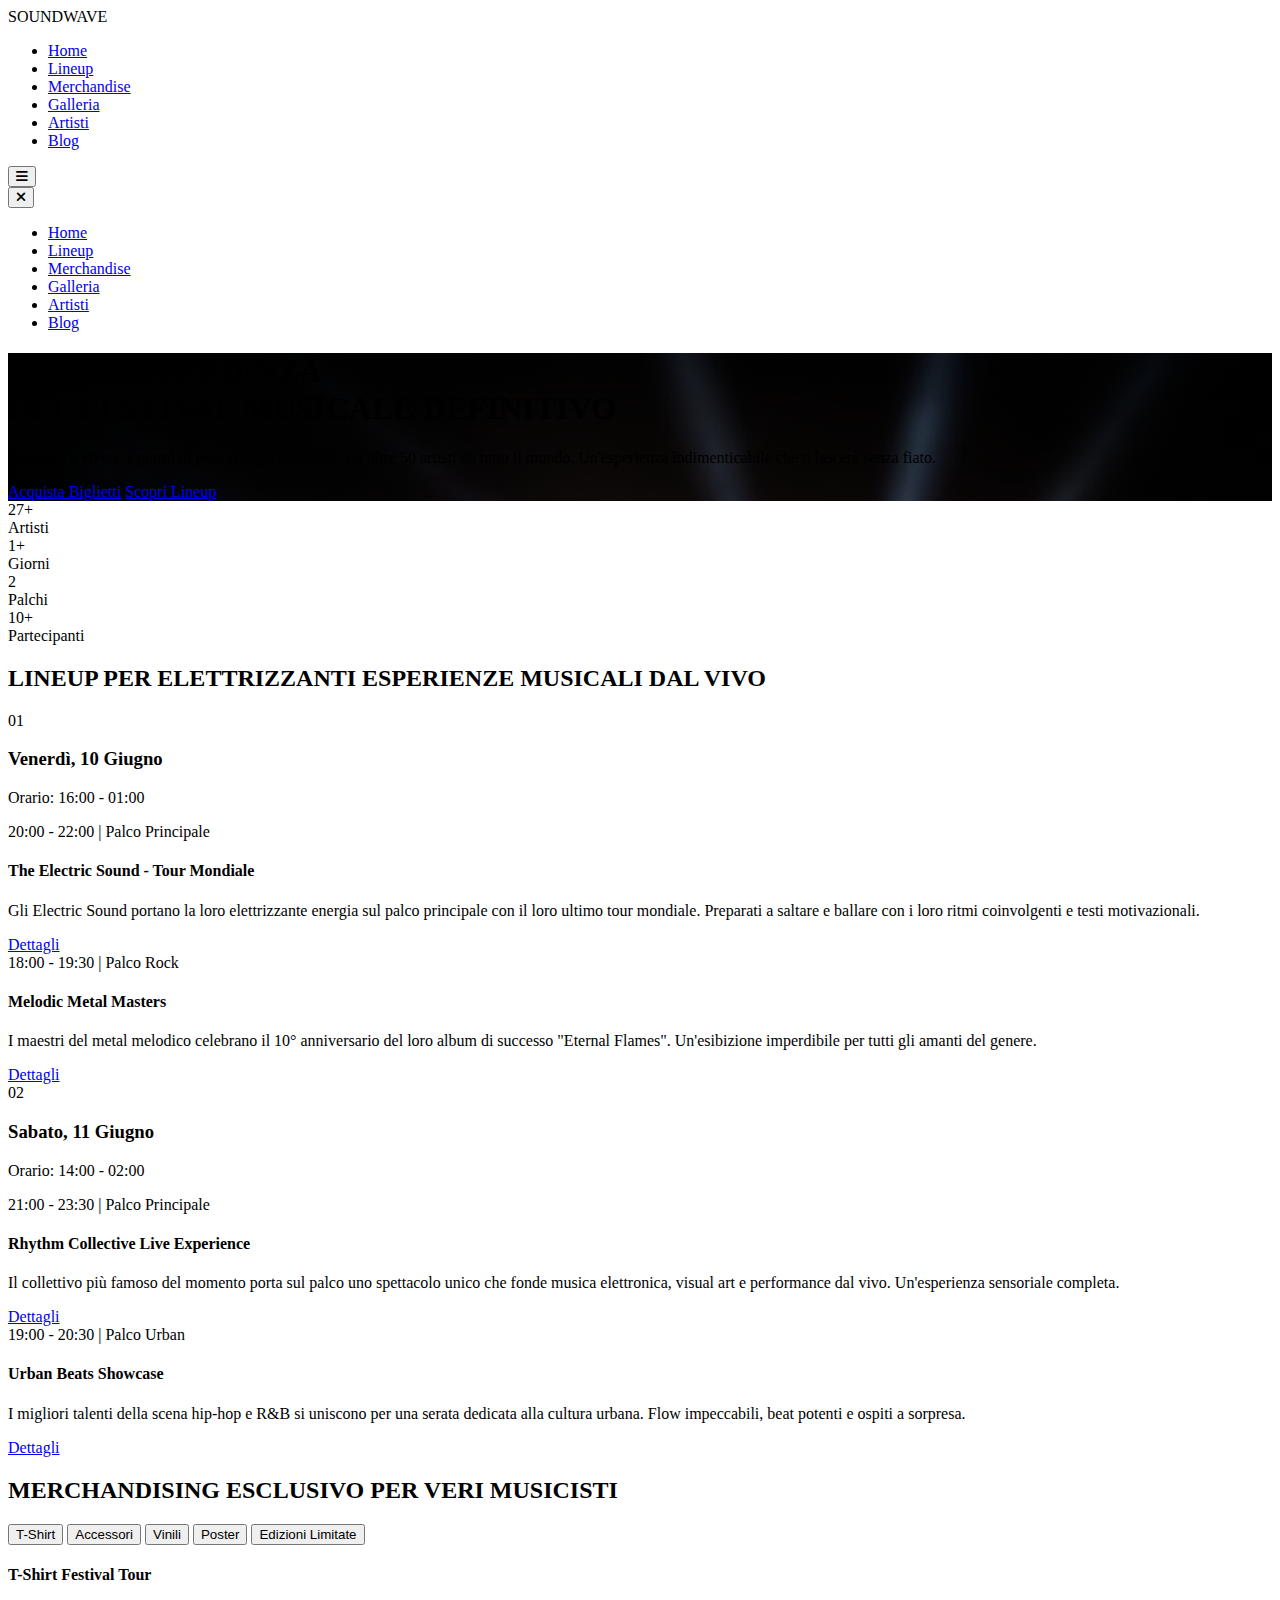
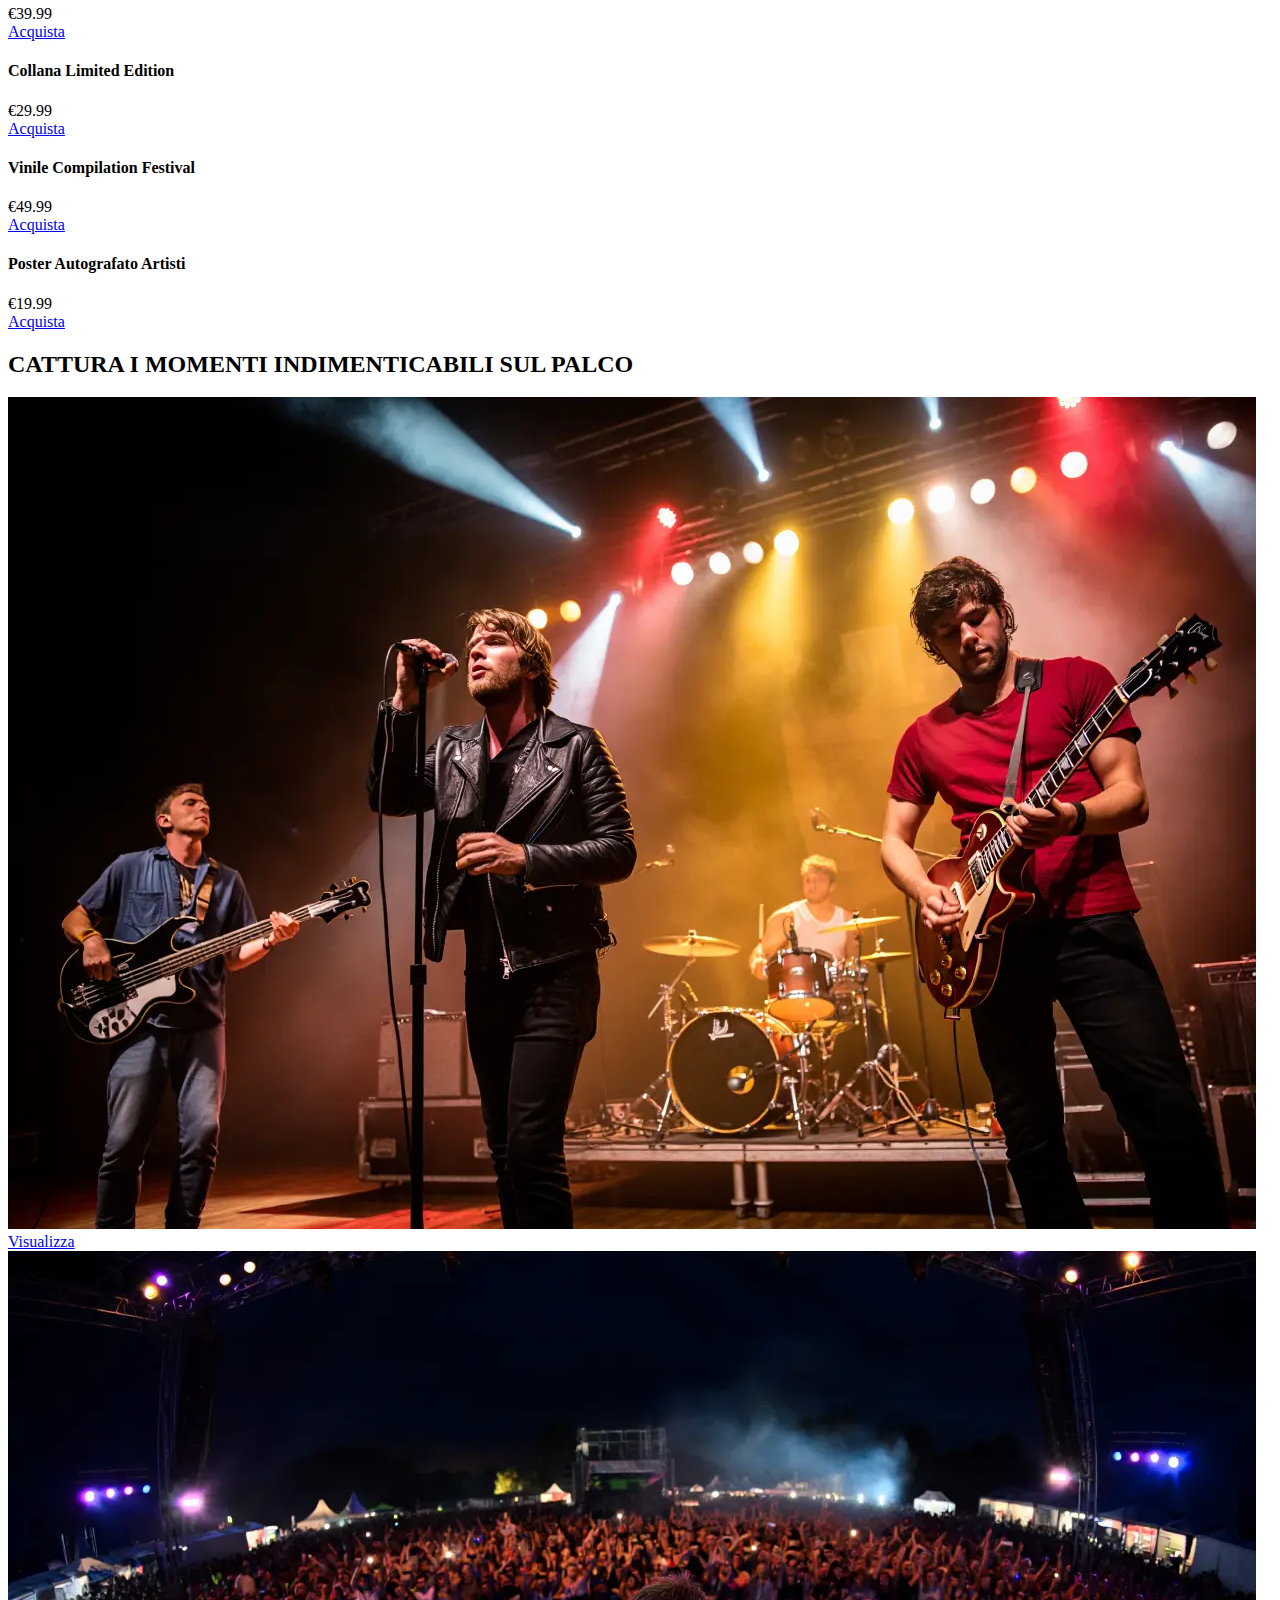
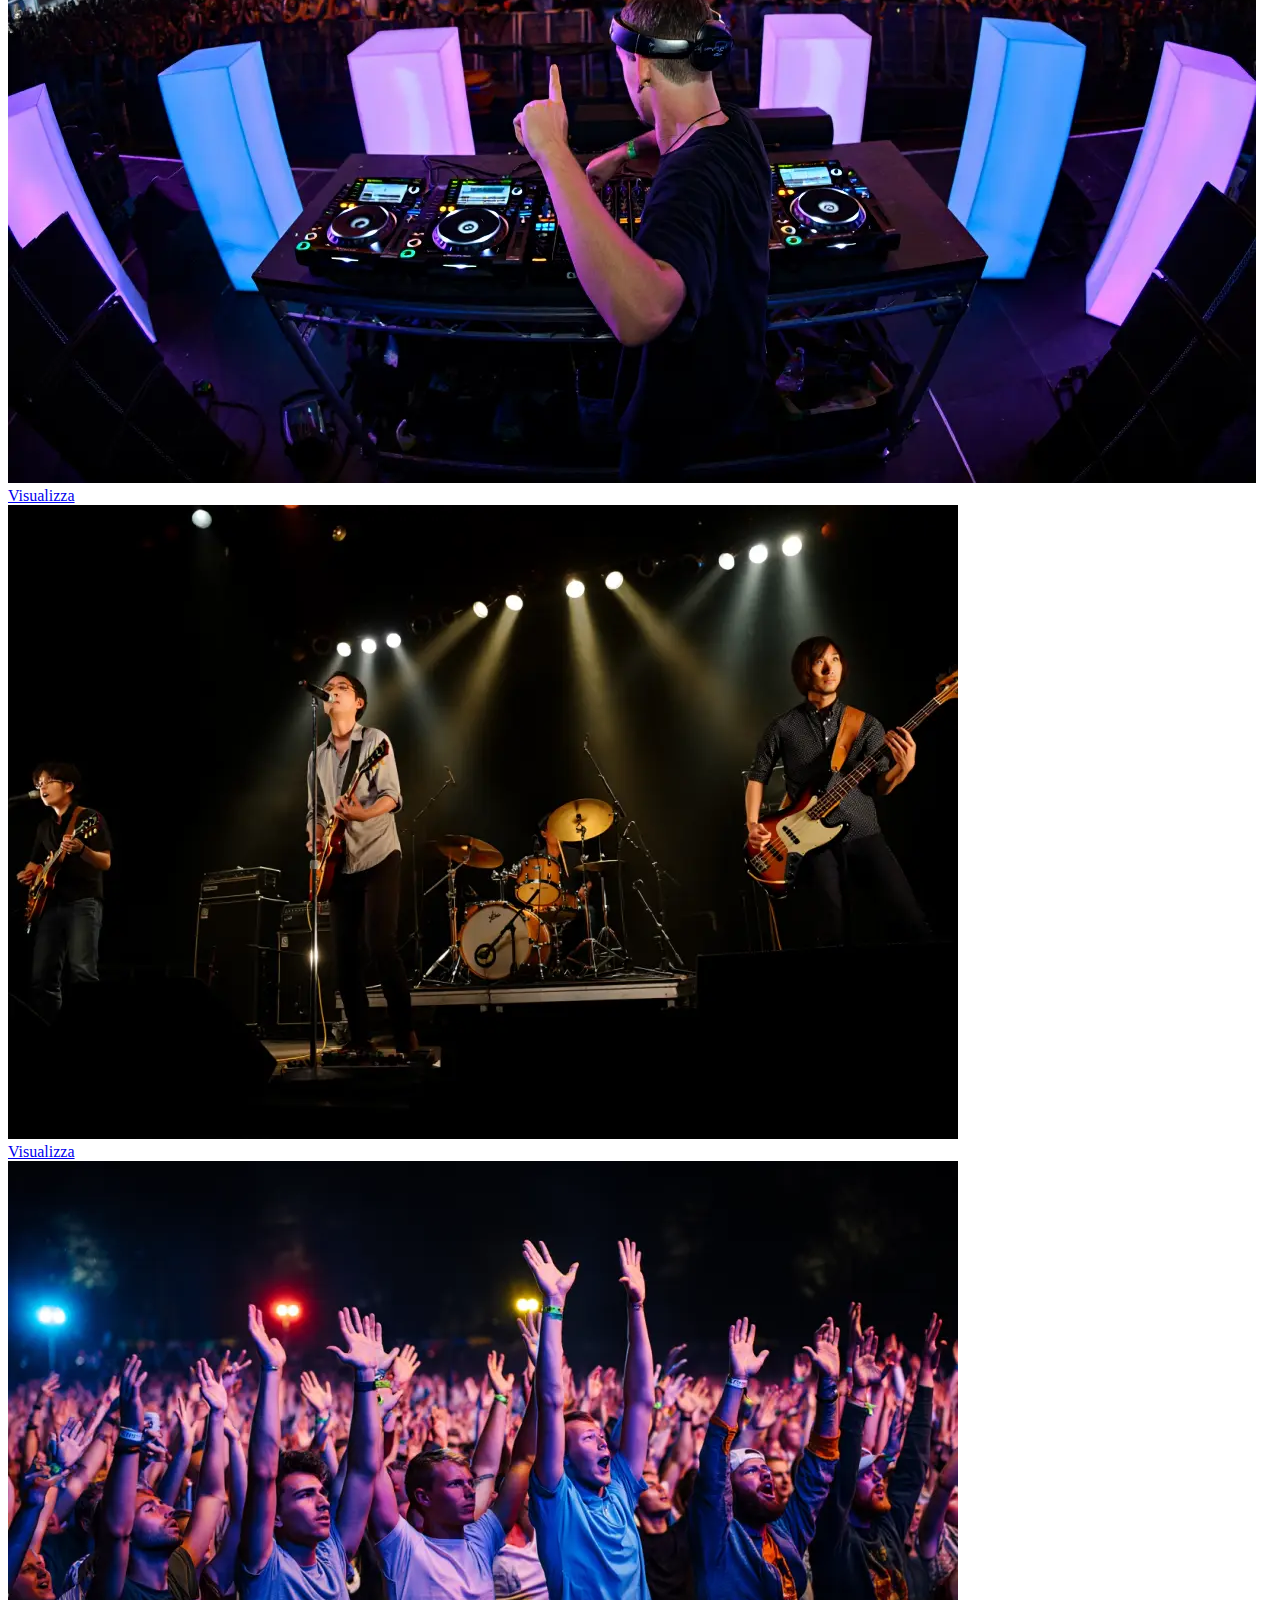
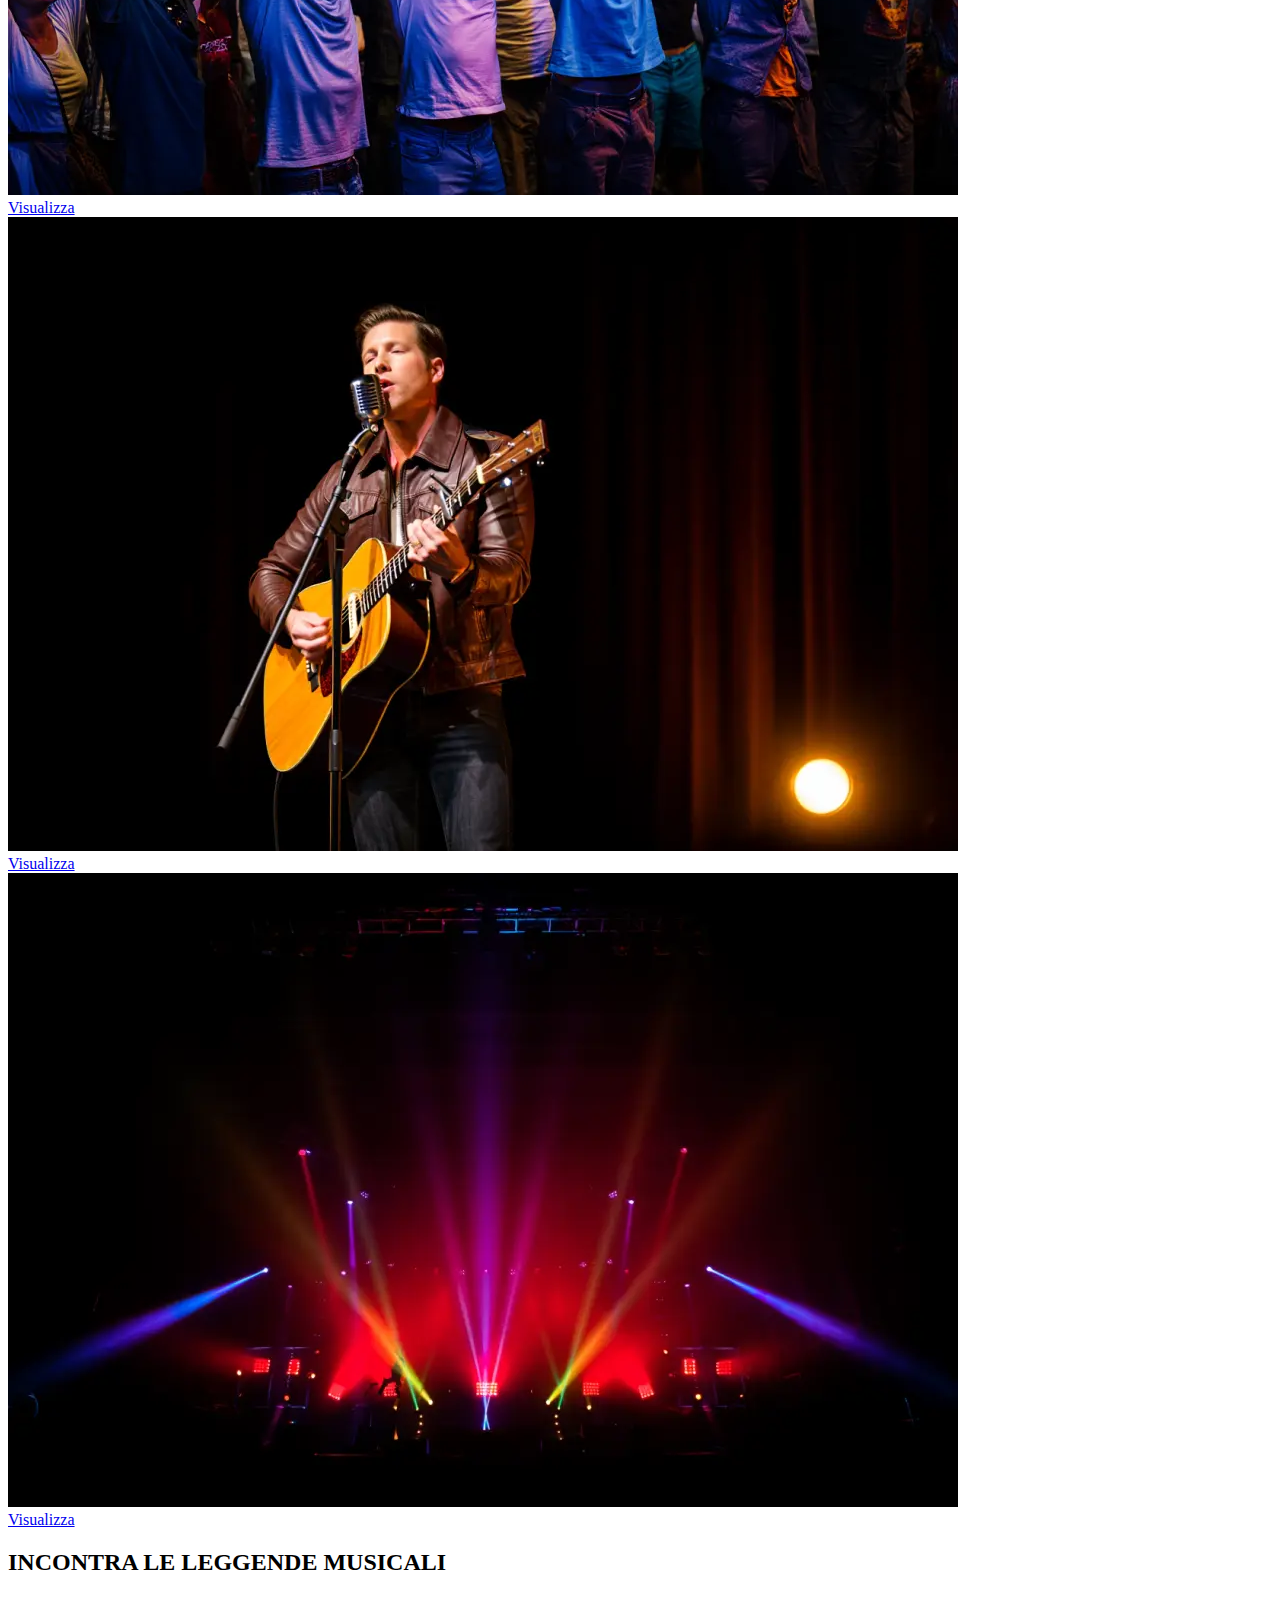
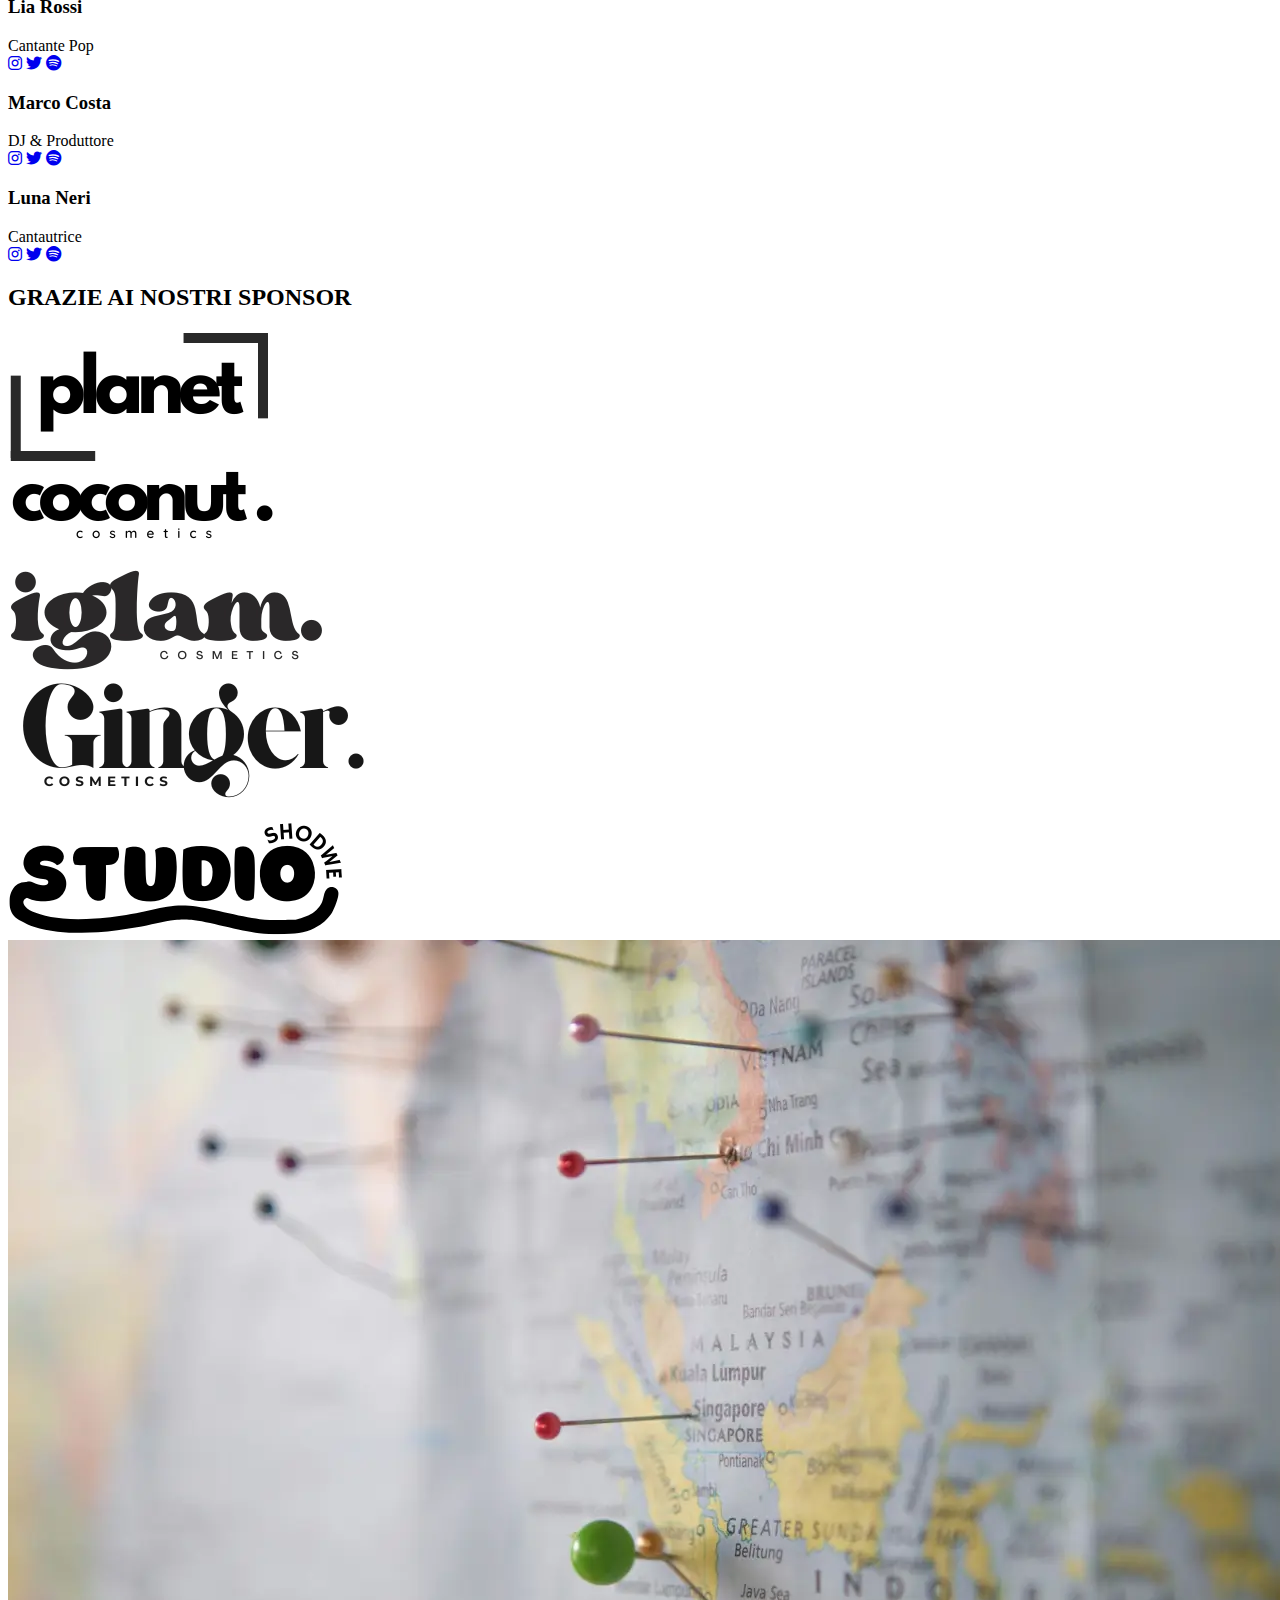
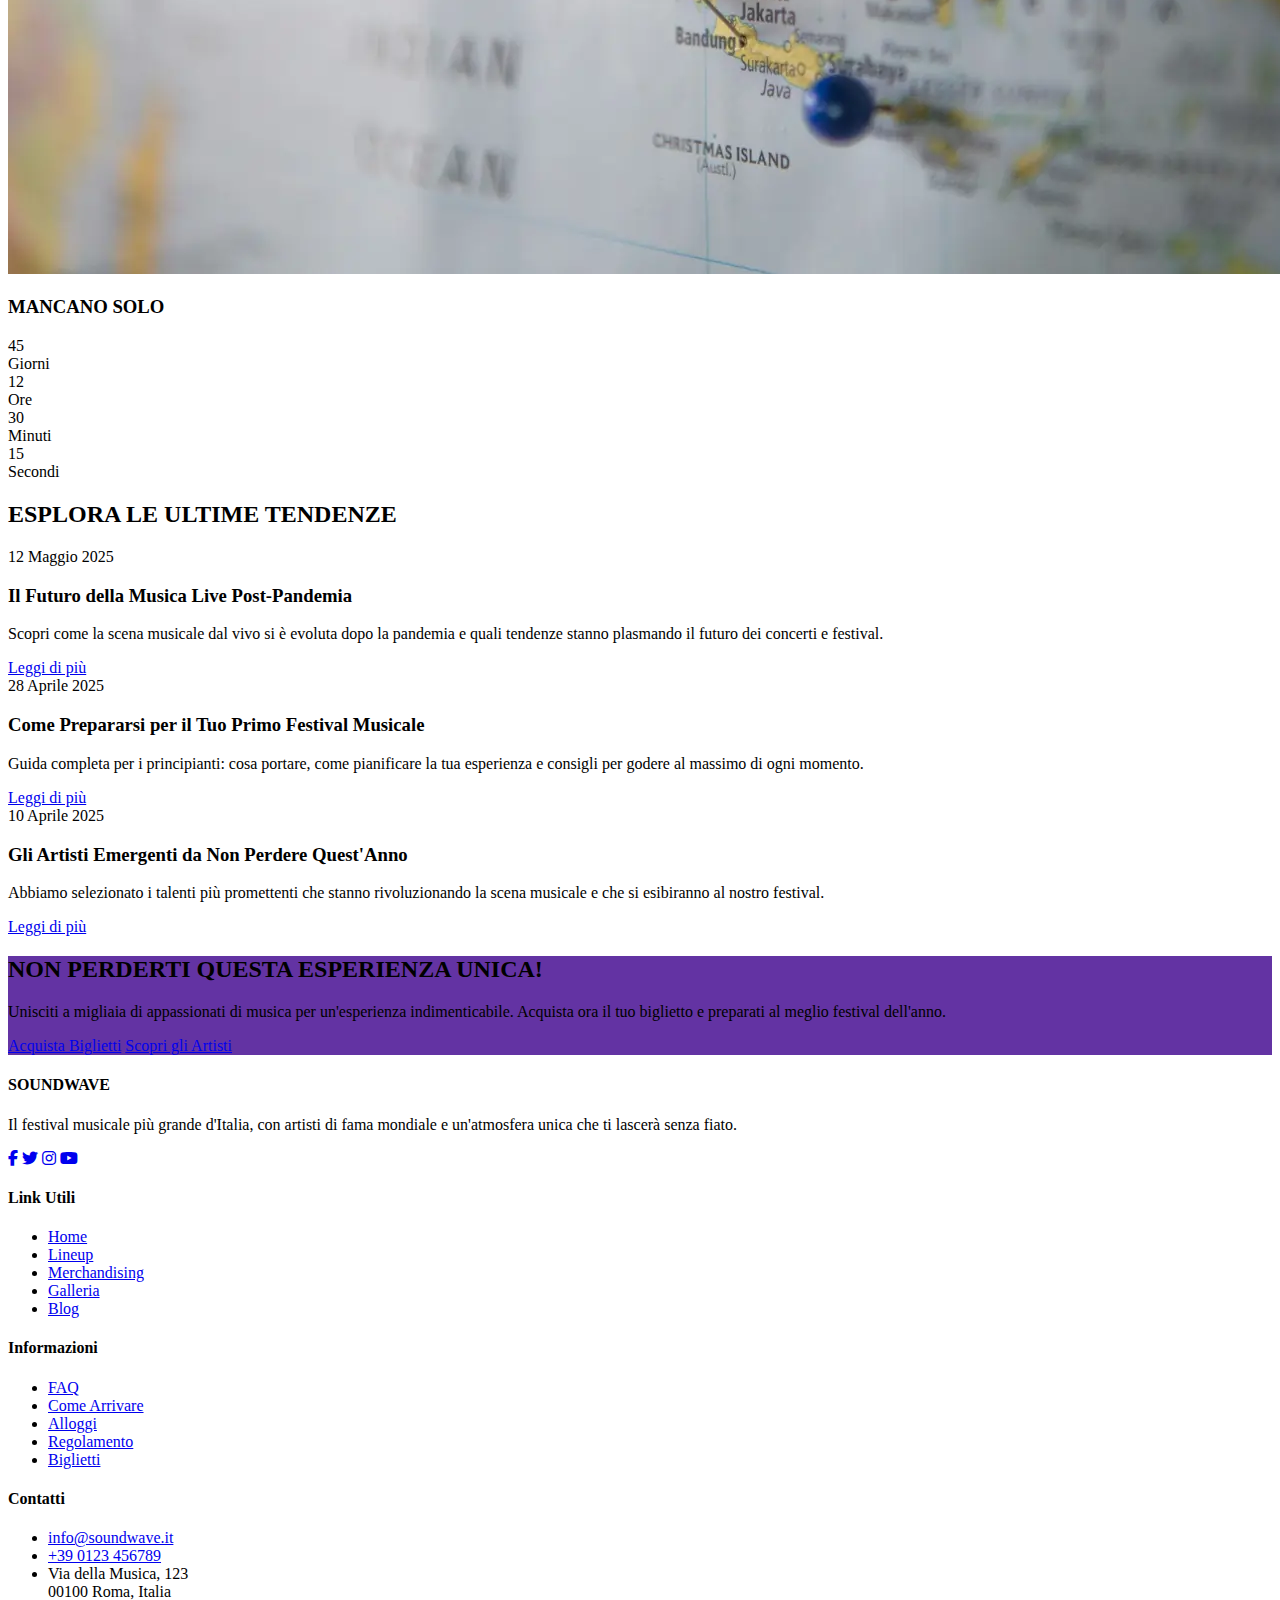
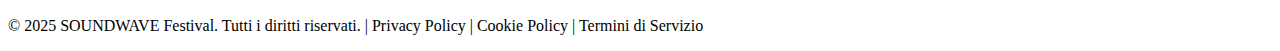
==== commit ccc29994: "modifica di test" ====
--- a/sito001/index.html
+++ b/sito001/index.html
@@ -4,7 +4,7 @@
     <meta charset="UTF-8">
     <meta name="viewport" content="width=device-width, initial-scale=1.0">
     <title>SOUNDWAVE - Il Festival Musicale Definitivo</title>
-    <link rel="stylesheet" href="style.css">
+    <!-- <link rel="stylesheet" href="style.css"> -->
     <link rel="stylesheet" href="https://cdnjs.cloudflare.com/ajax/libs/font-awesome/6.4.0/css/all.min.css">
     <link href="https://fonts.googleapis.com/css2?family=Montserrat:wght@300;400;500;600;700;900&family=Poppins:wght@300;400;500;600;700;900&display=swap" rel="stylesheet">
 </head>
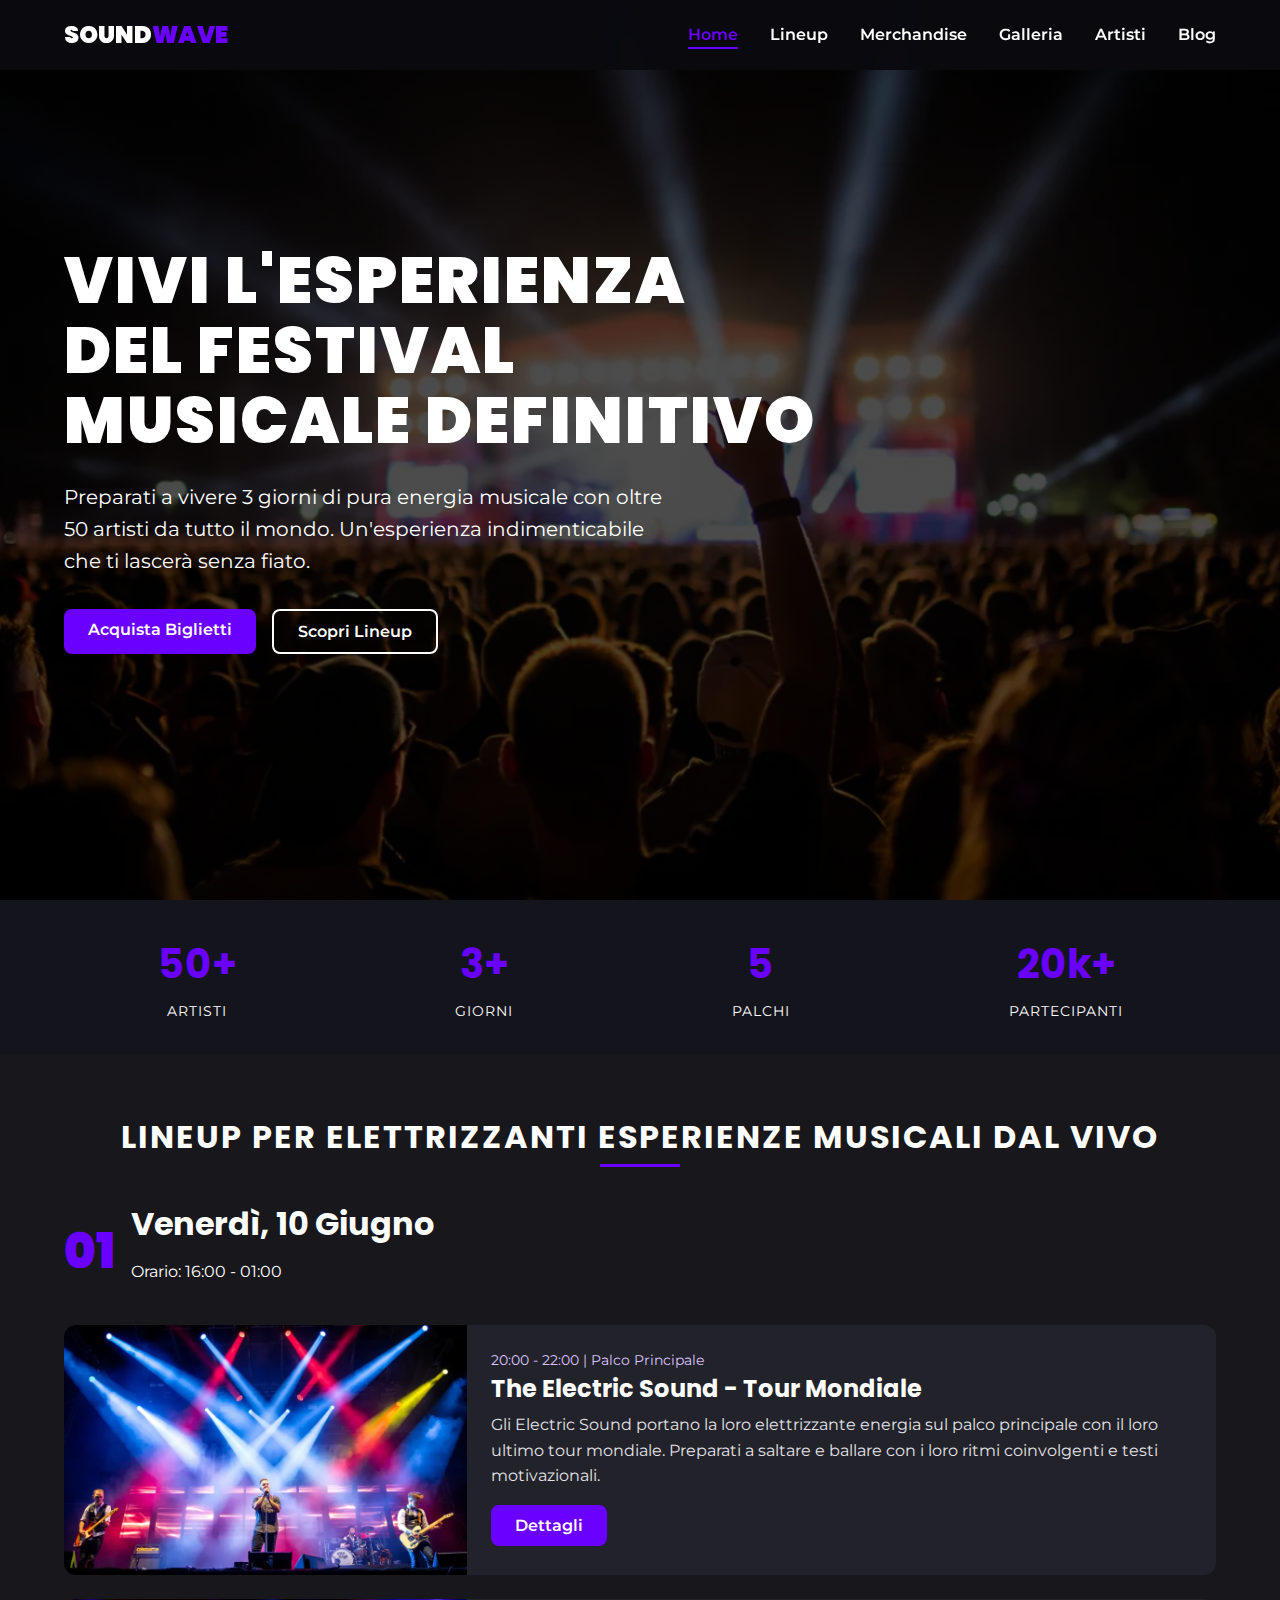
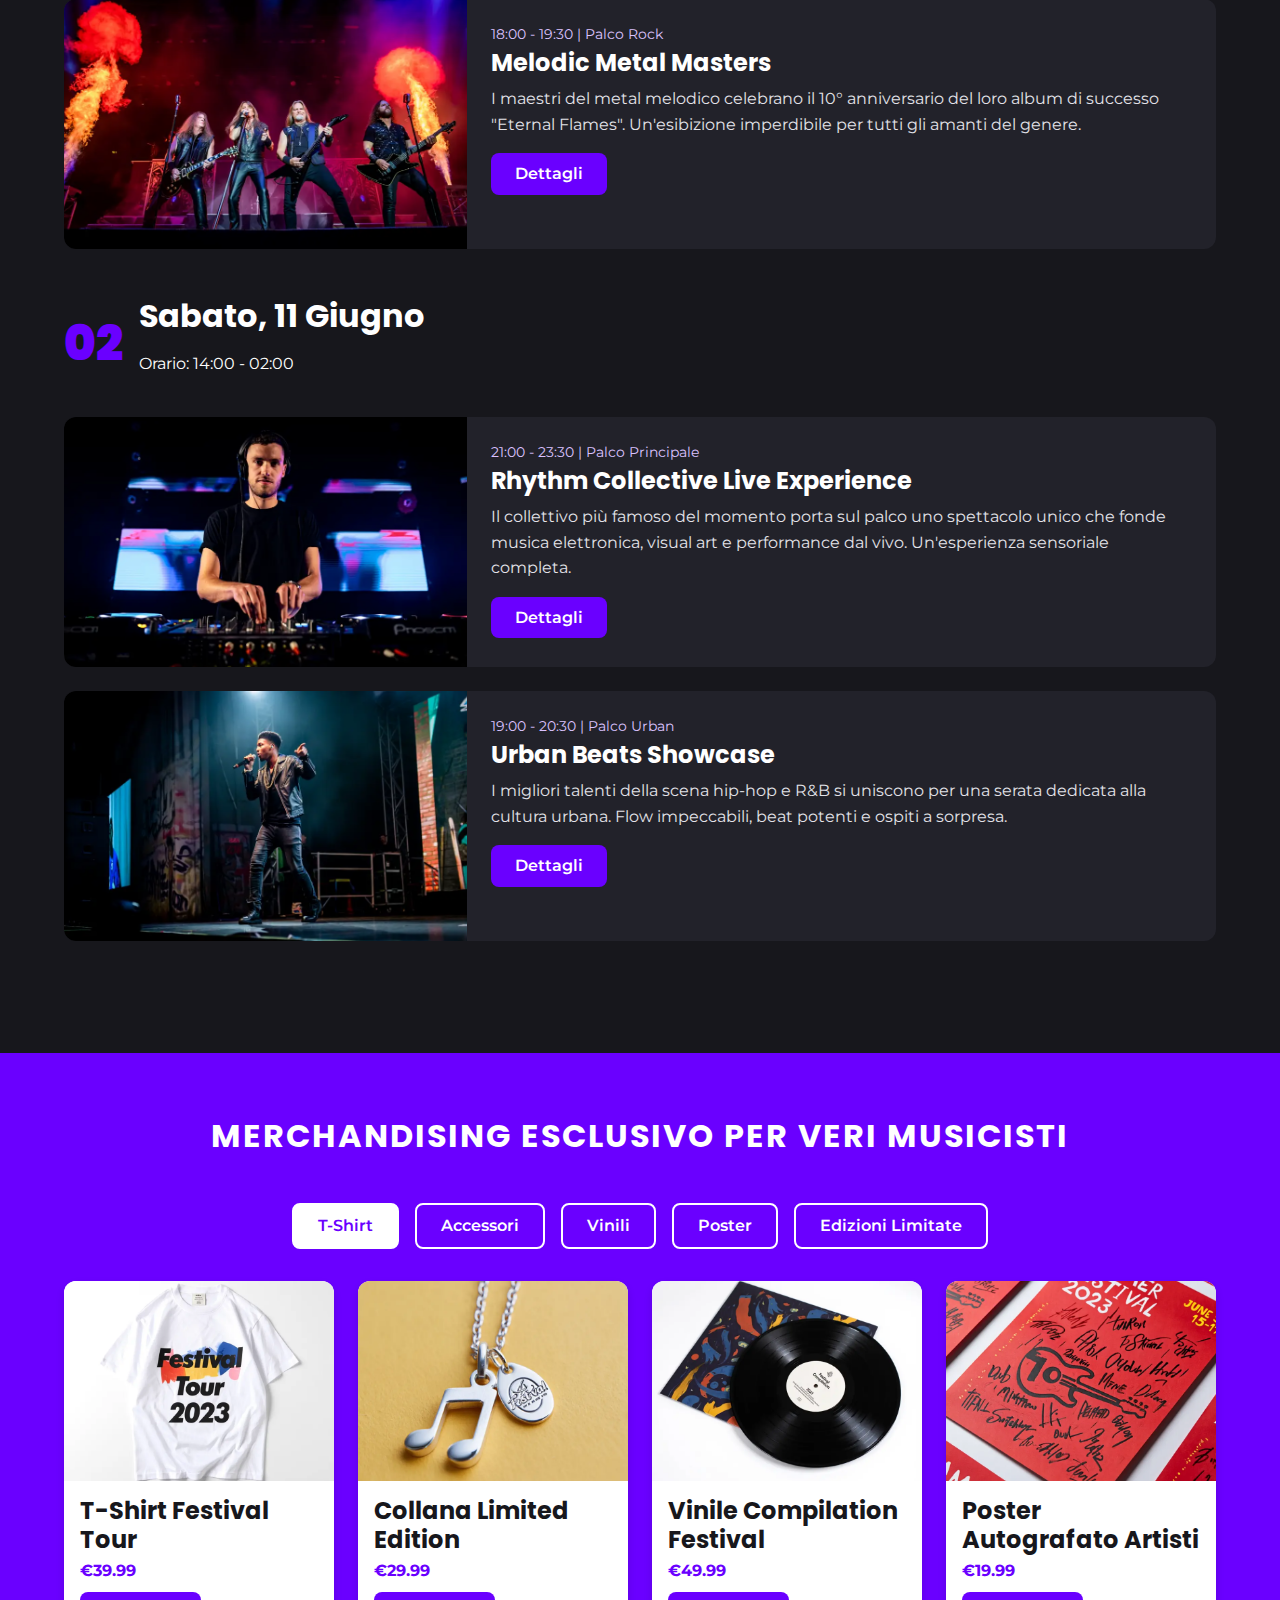
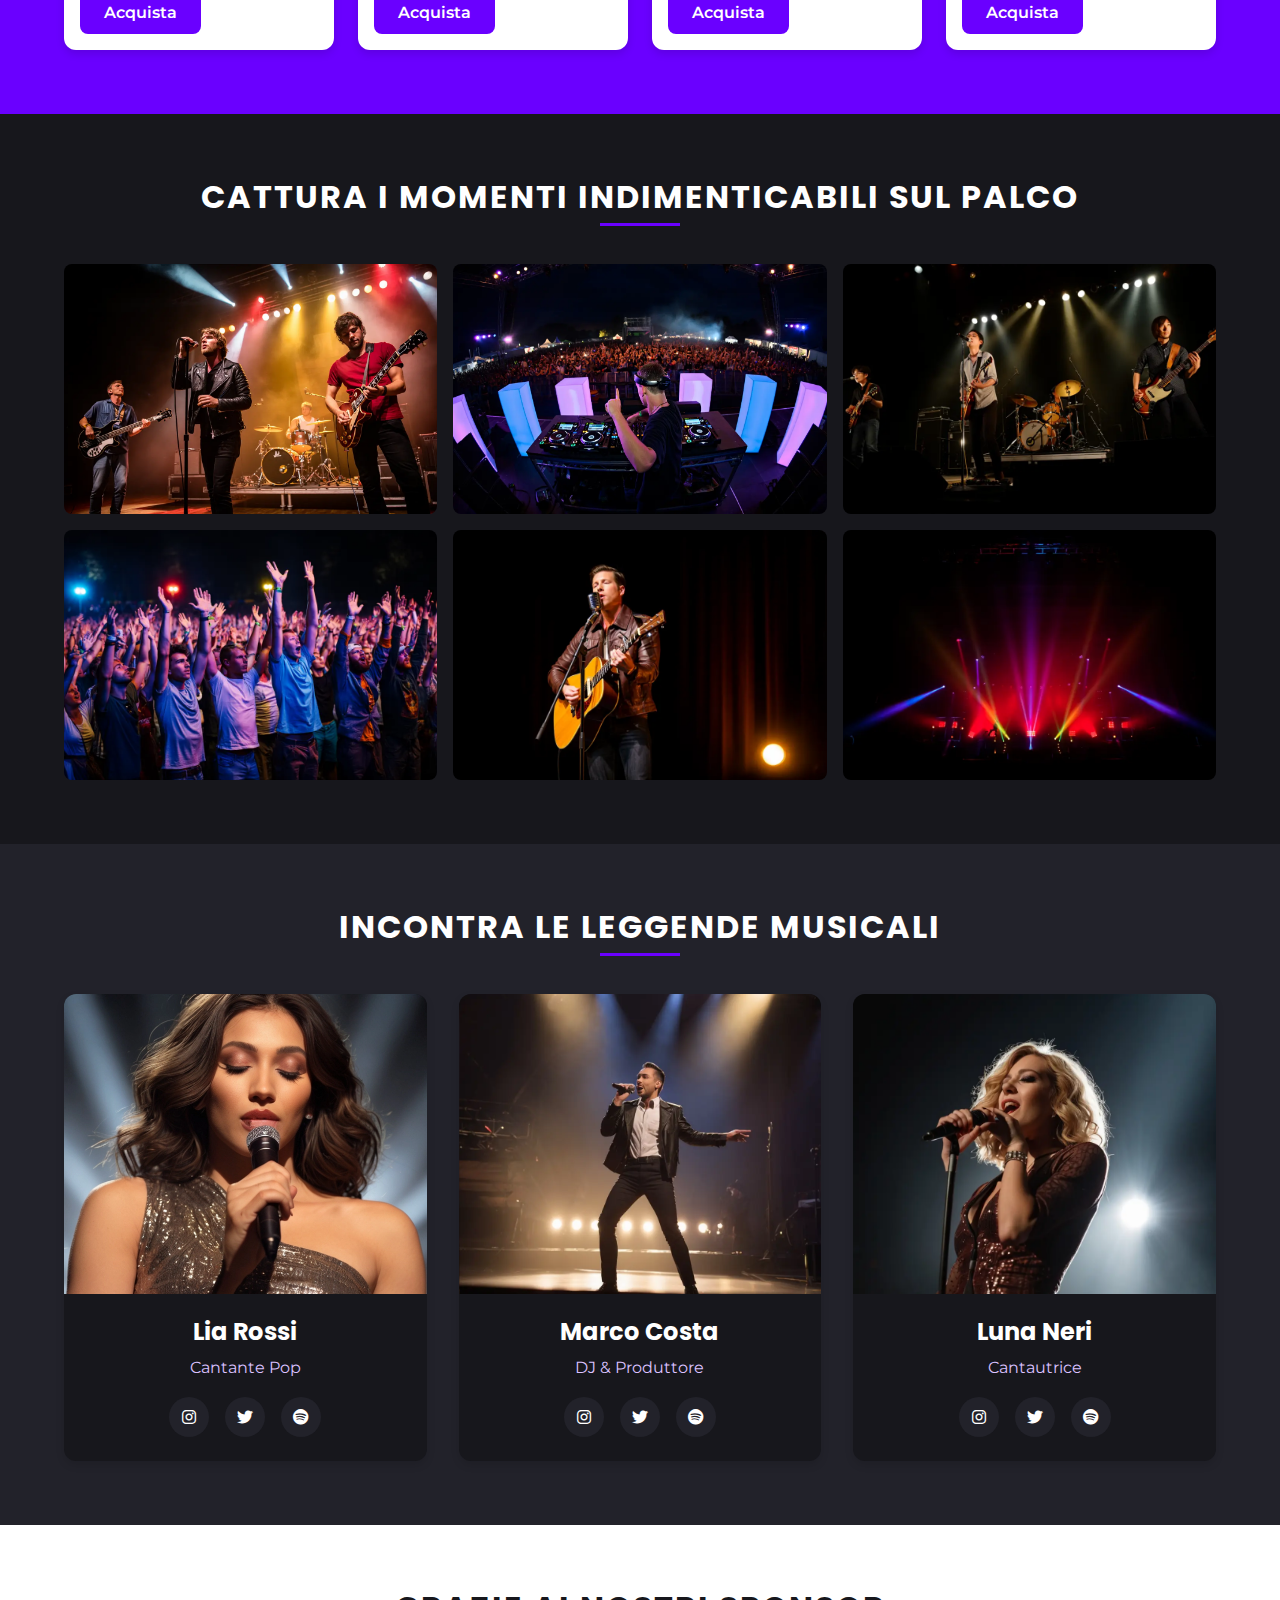
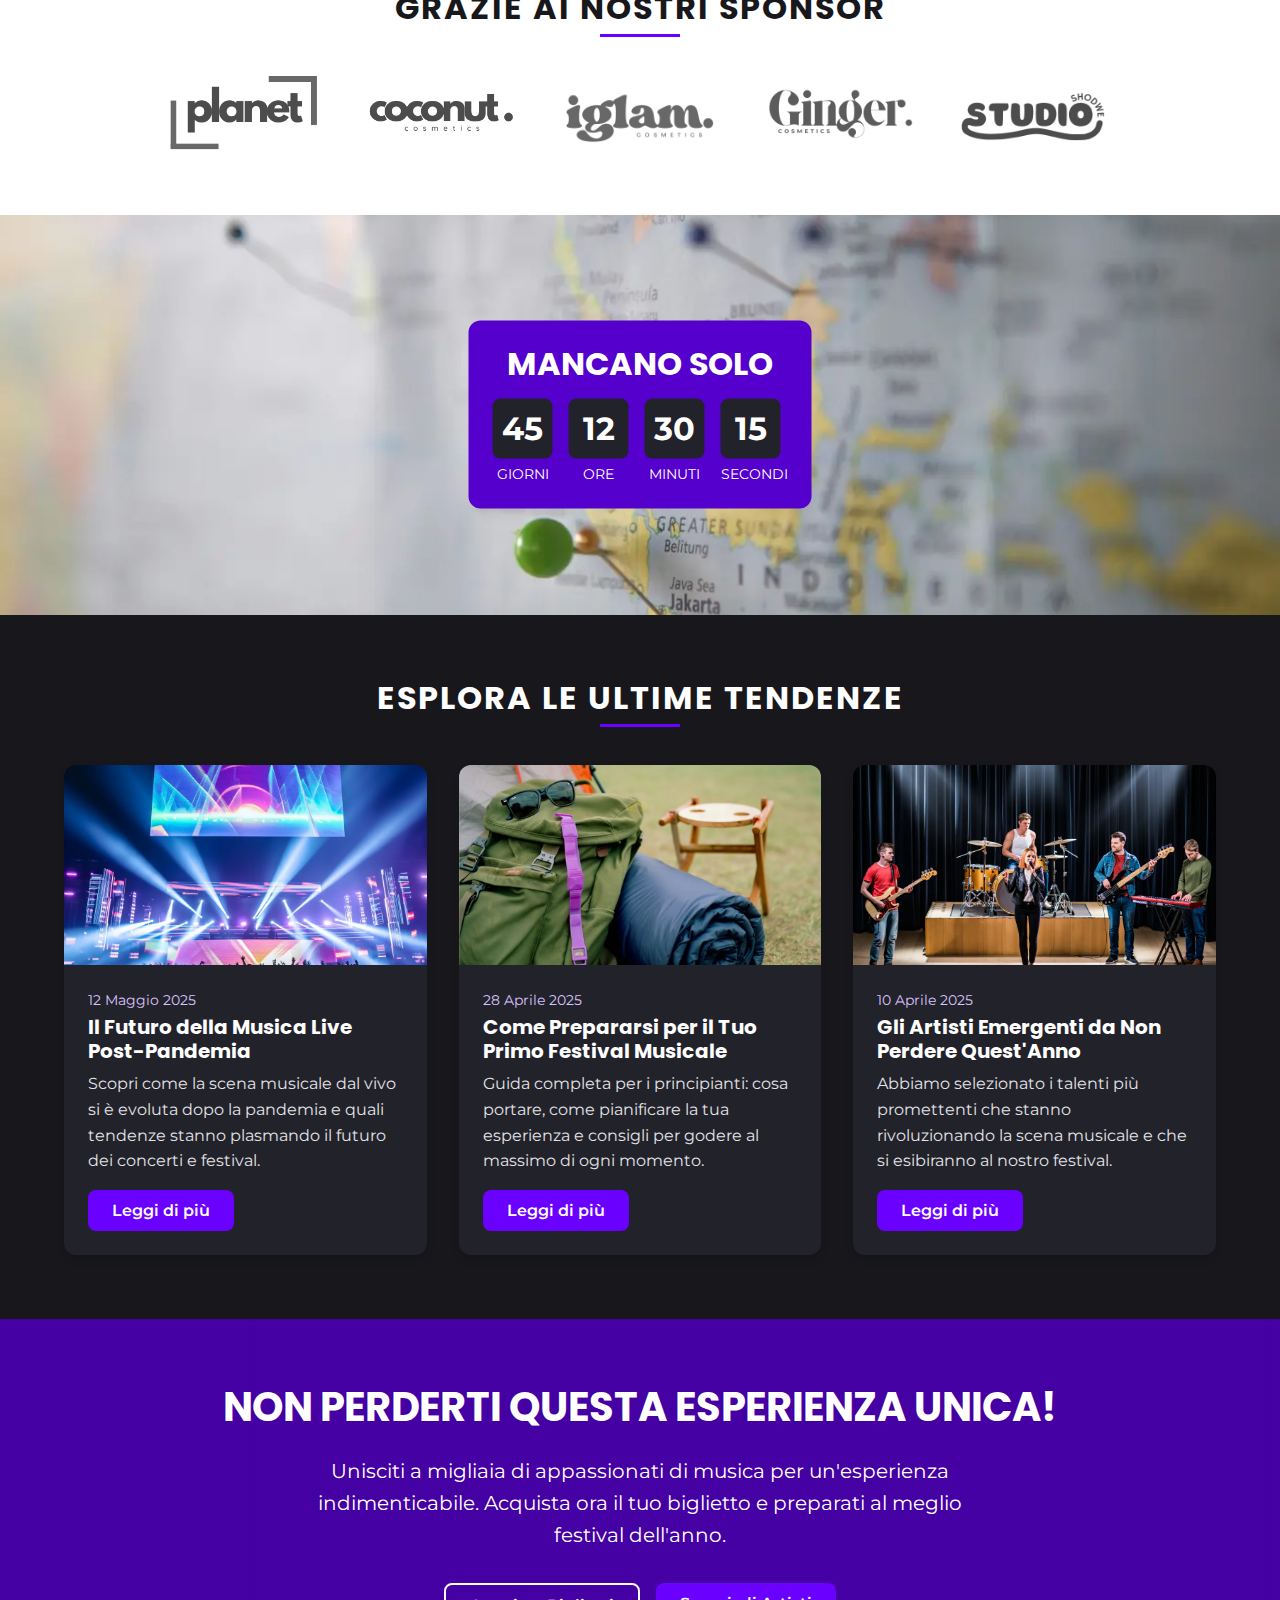
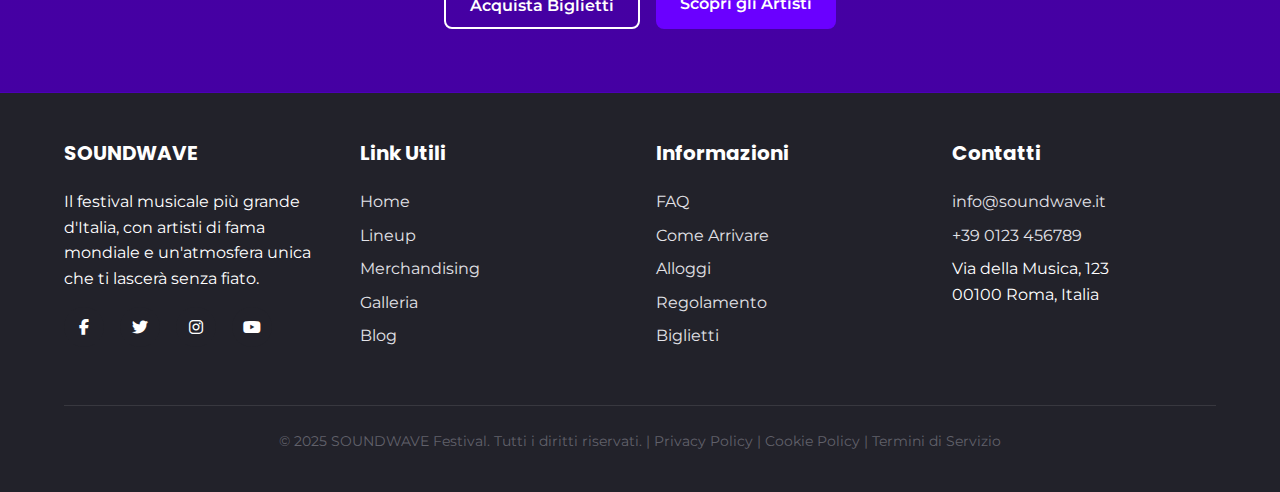
==== commit 1b1c6cbf: "modifiche varie" ====
--- a/sito001/index.html
+++ b/sito001/index.html
@@ -4,7 +4,7 @@
     <meta charset="UTF-8">
     <meta name="viewport" content="width=device-width, initial-scale=1.0">
     <title>SOUNDWAVE - Il Festival Musicale Definitivo</title>
-    <!-- <link rel="stylesheet" href="style.css"> -->
+    <link rel="stylesheet" href="style.css">
     <link rel="stylesheet" href="https://cdnjs.cloudflare.com/ajax/libs/font-awesome/6.4.0/css/all.min.css">
     <link href="https://fonts.googleapis.com/css2?family=Montserrat:wght@300;400;500;600;700;900&family=Poppins:wght@300;400;500;600;700;900&display=swap" rel="stylesheet">
 </head>
